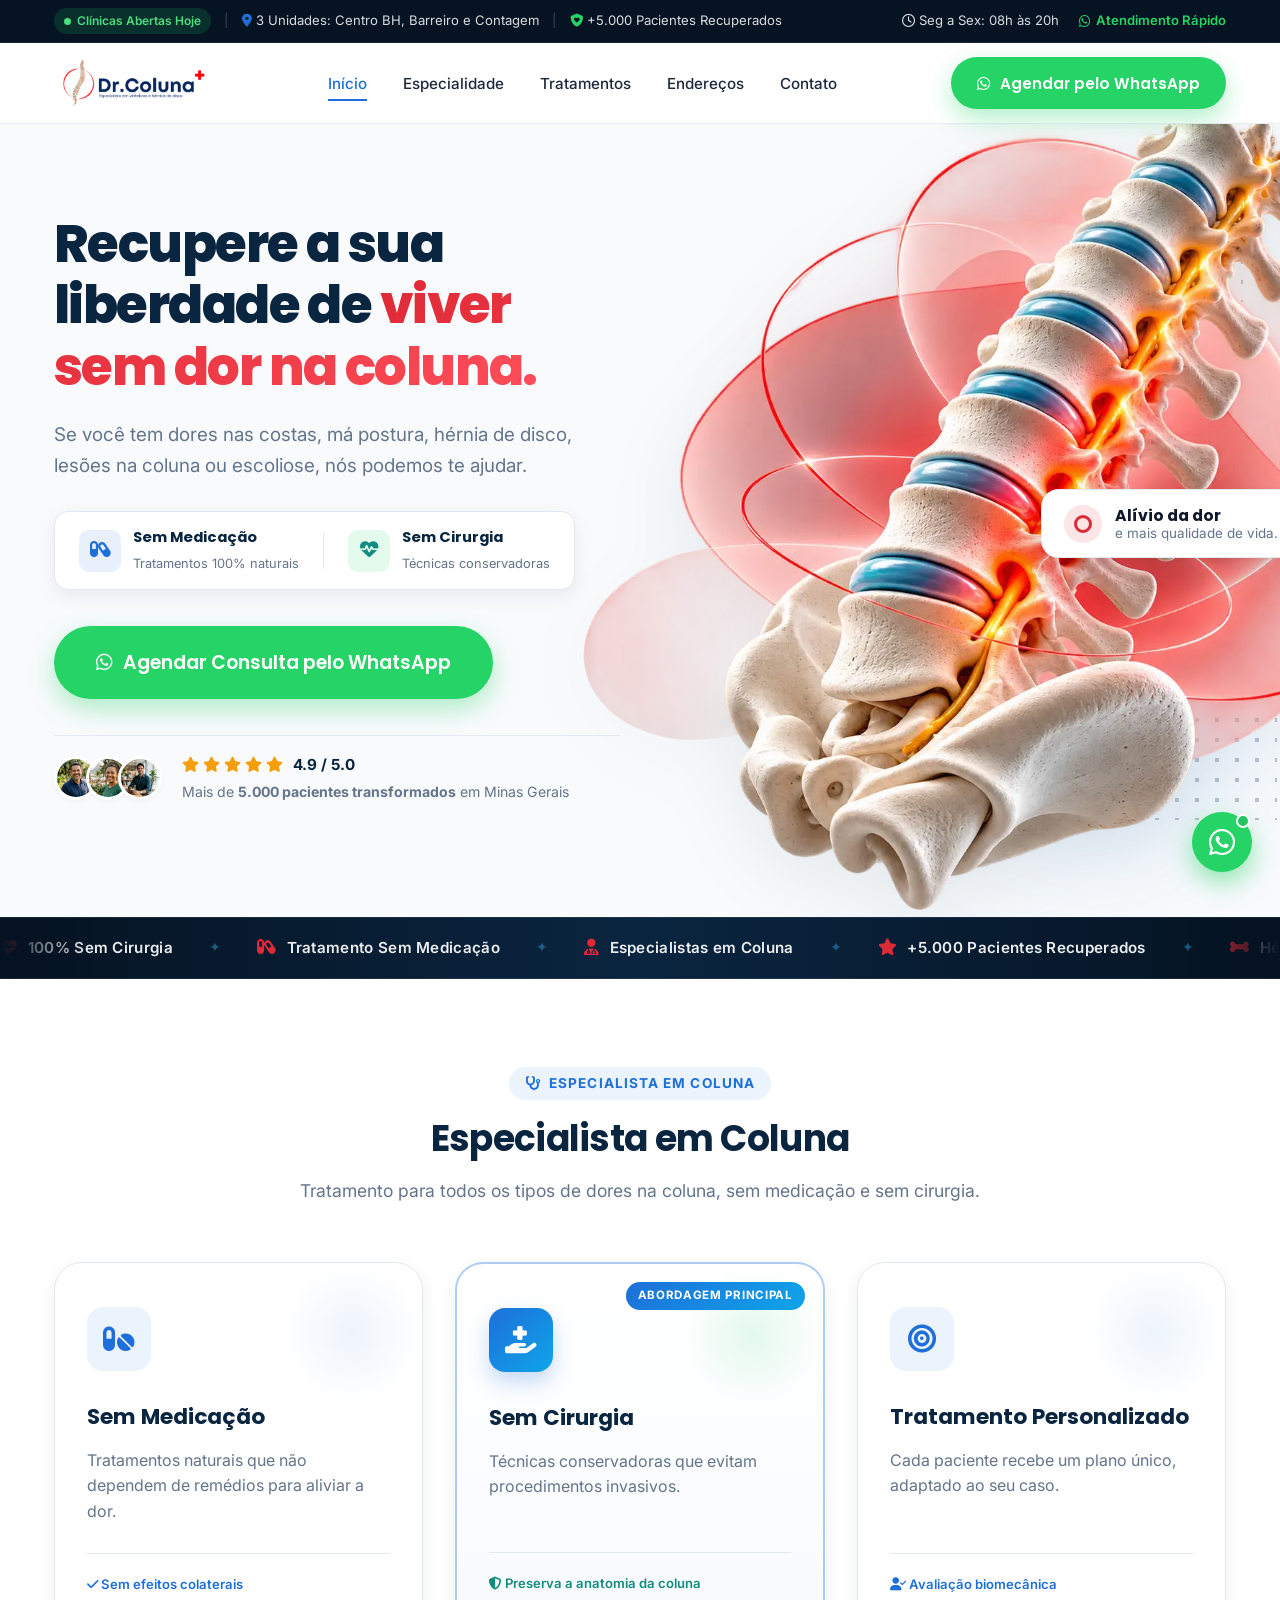
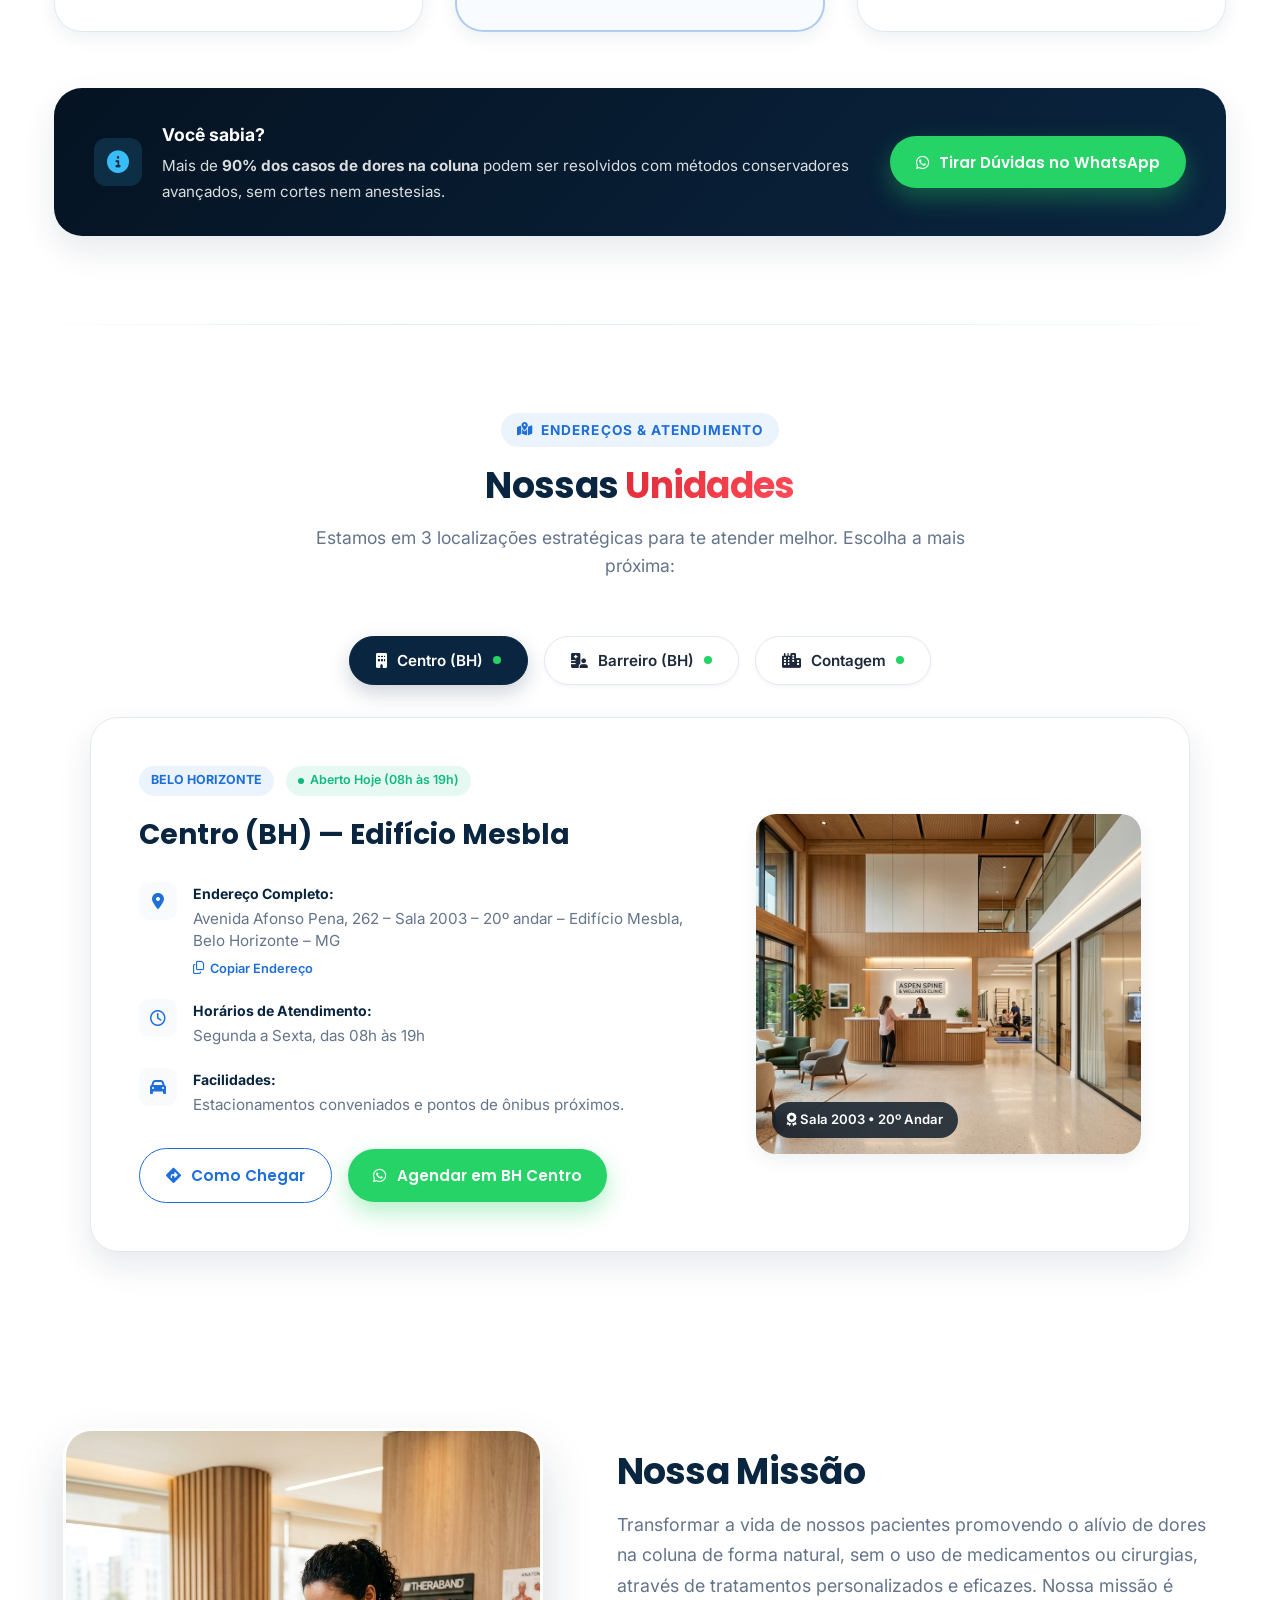
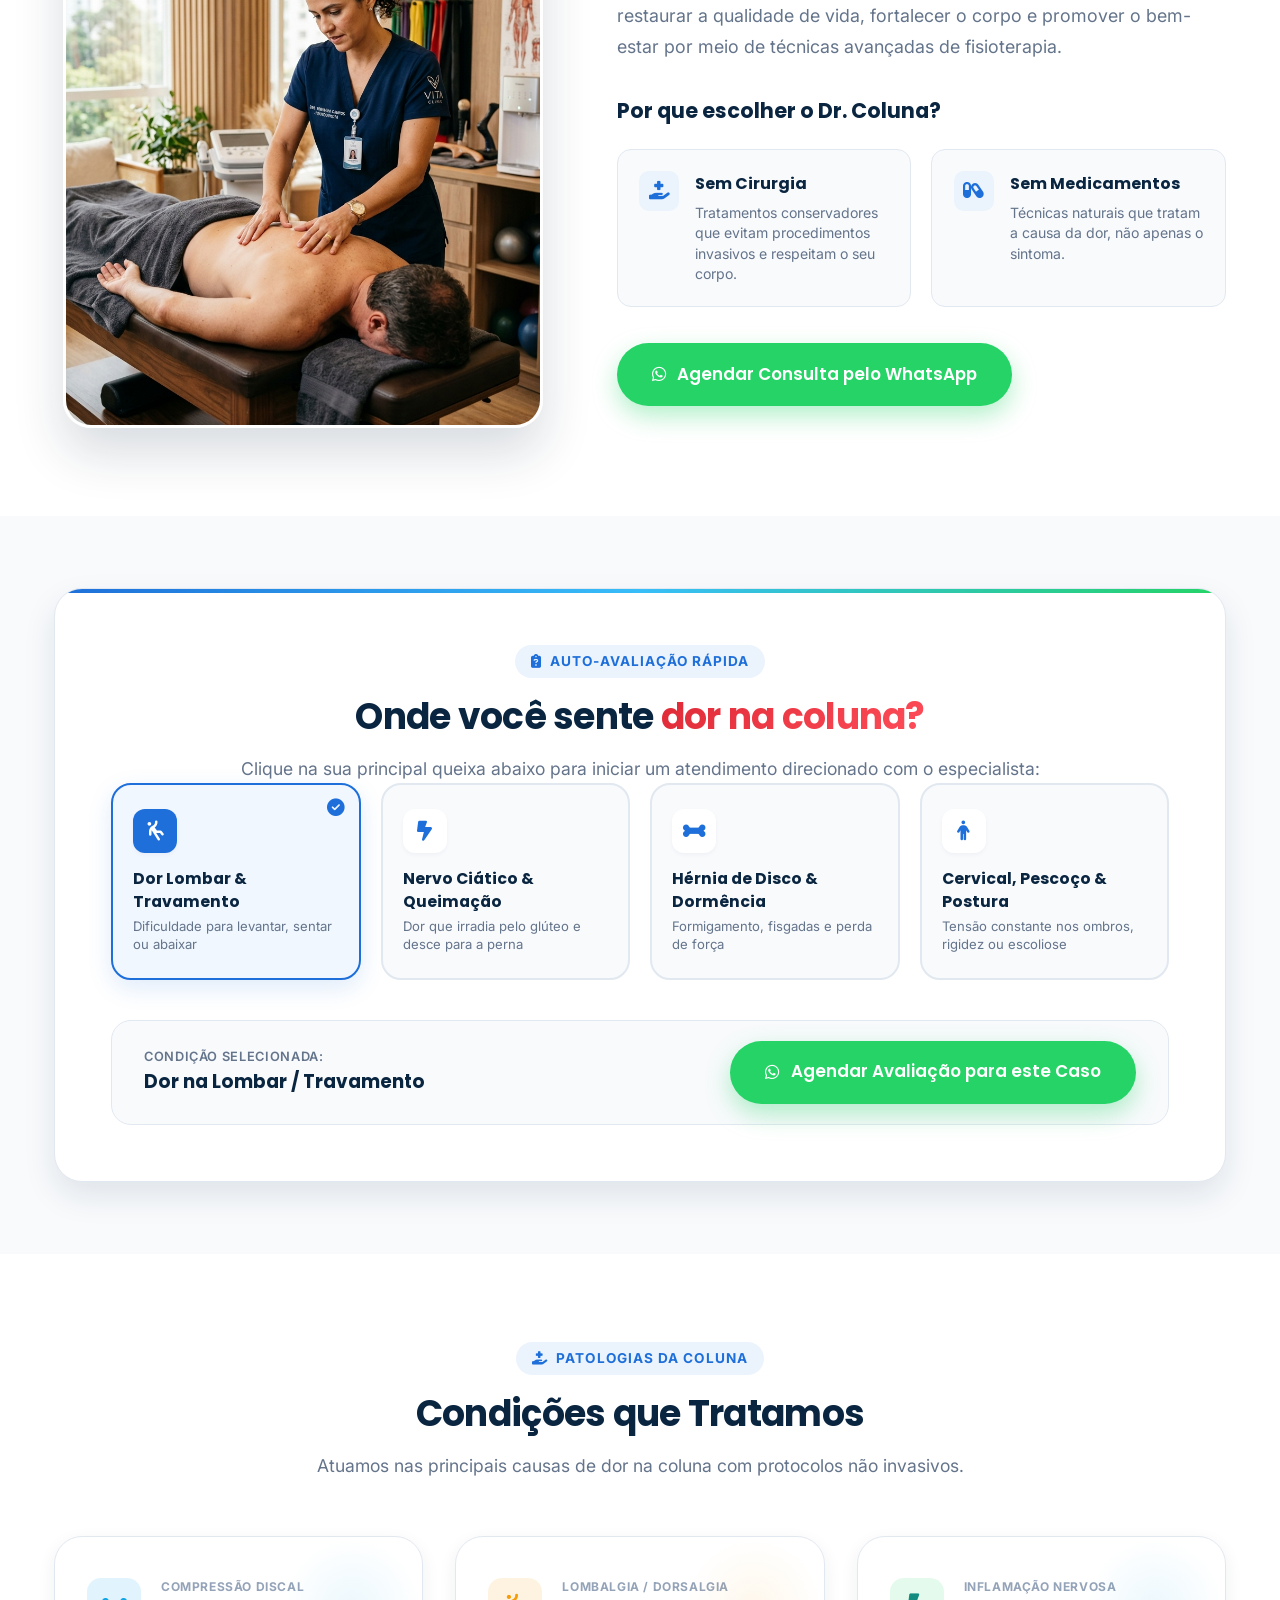
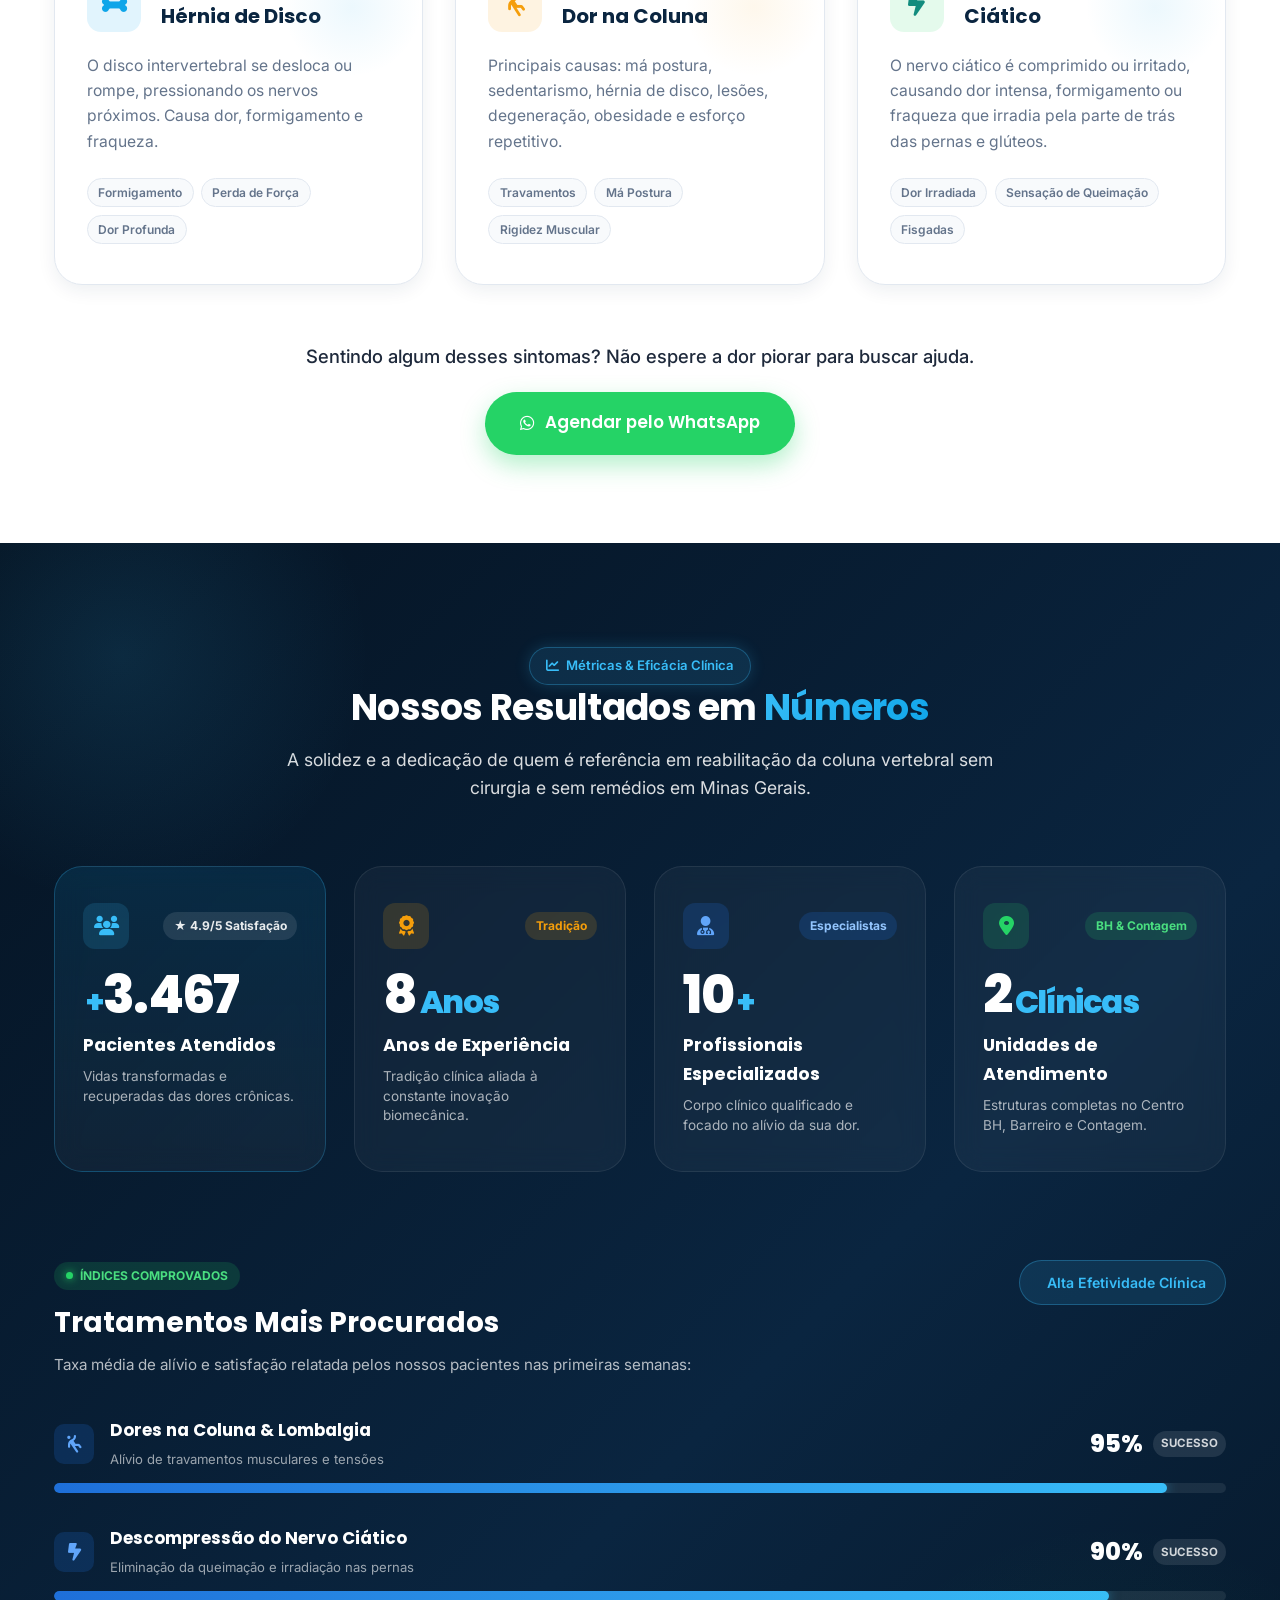
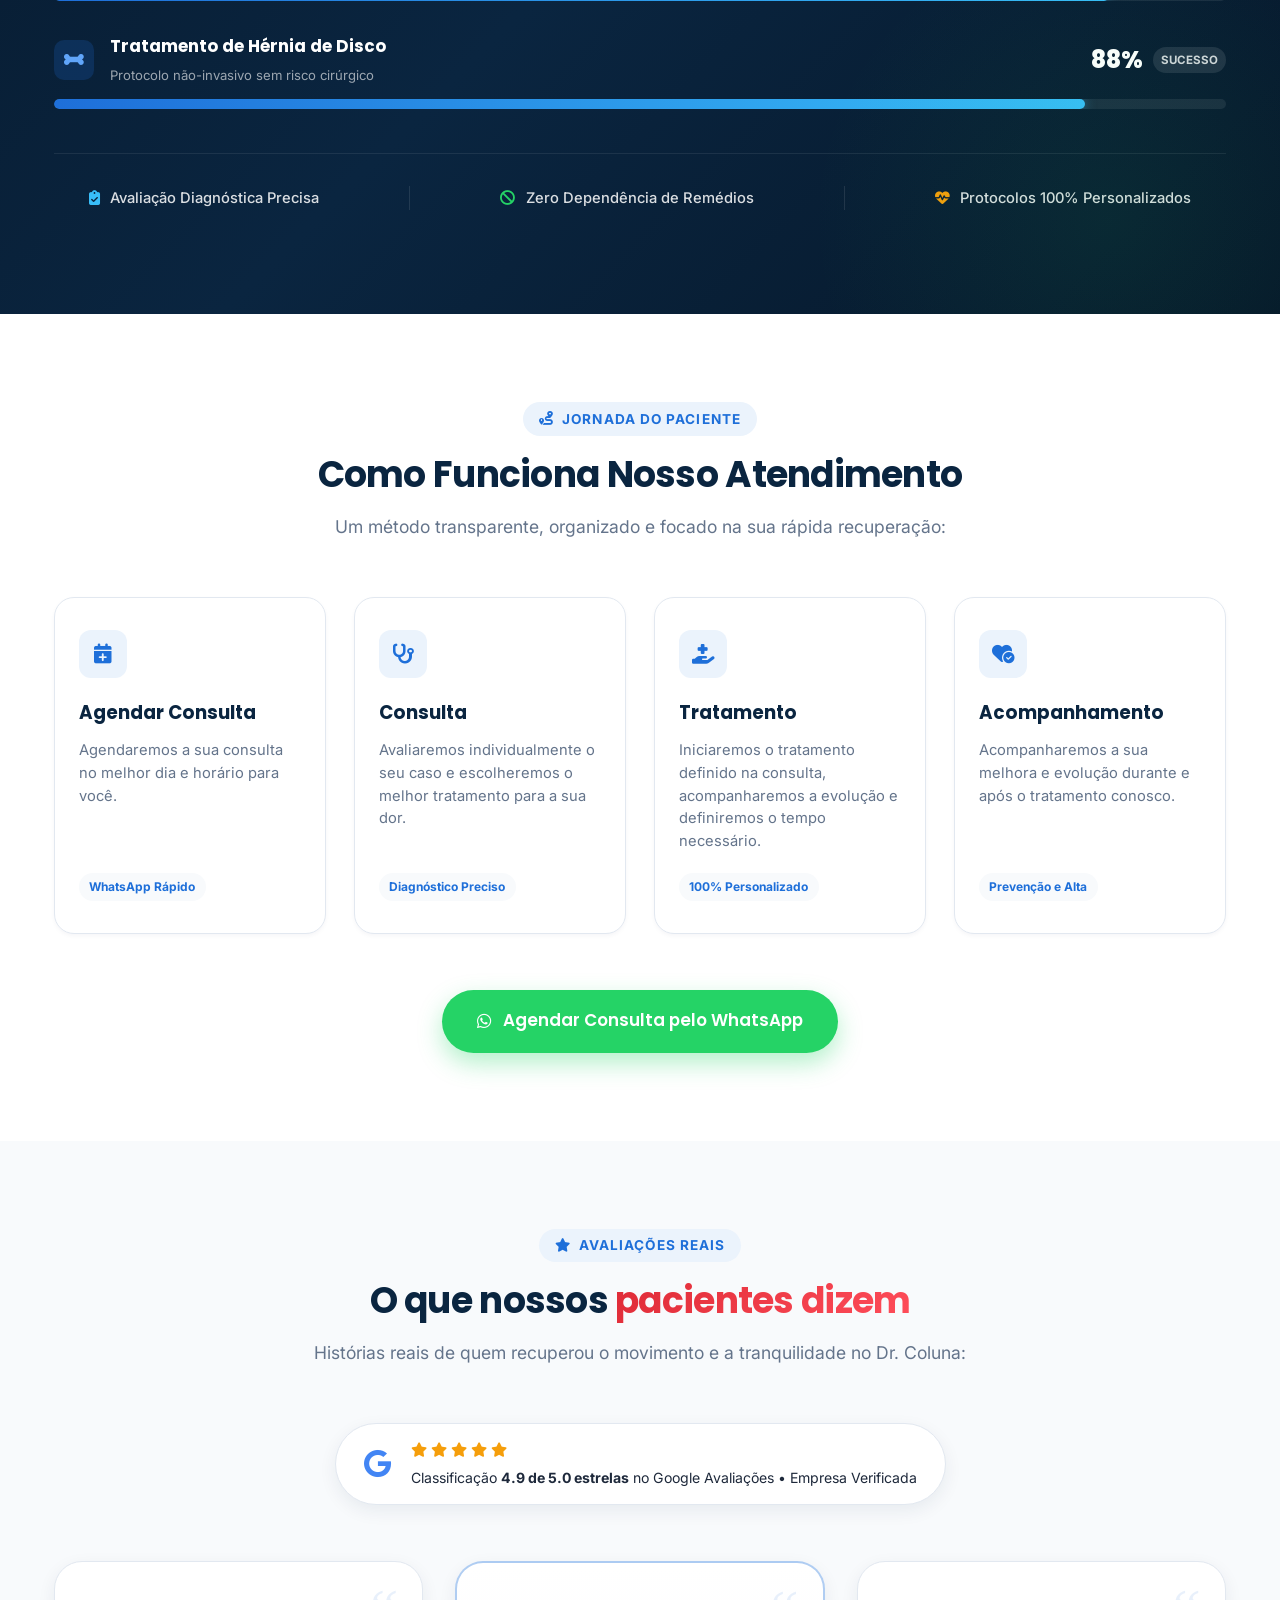
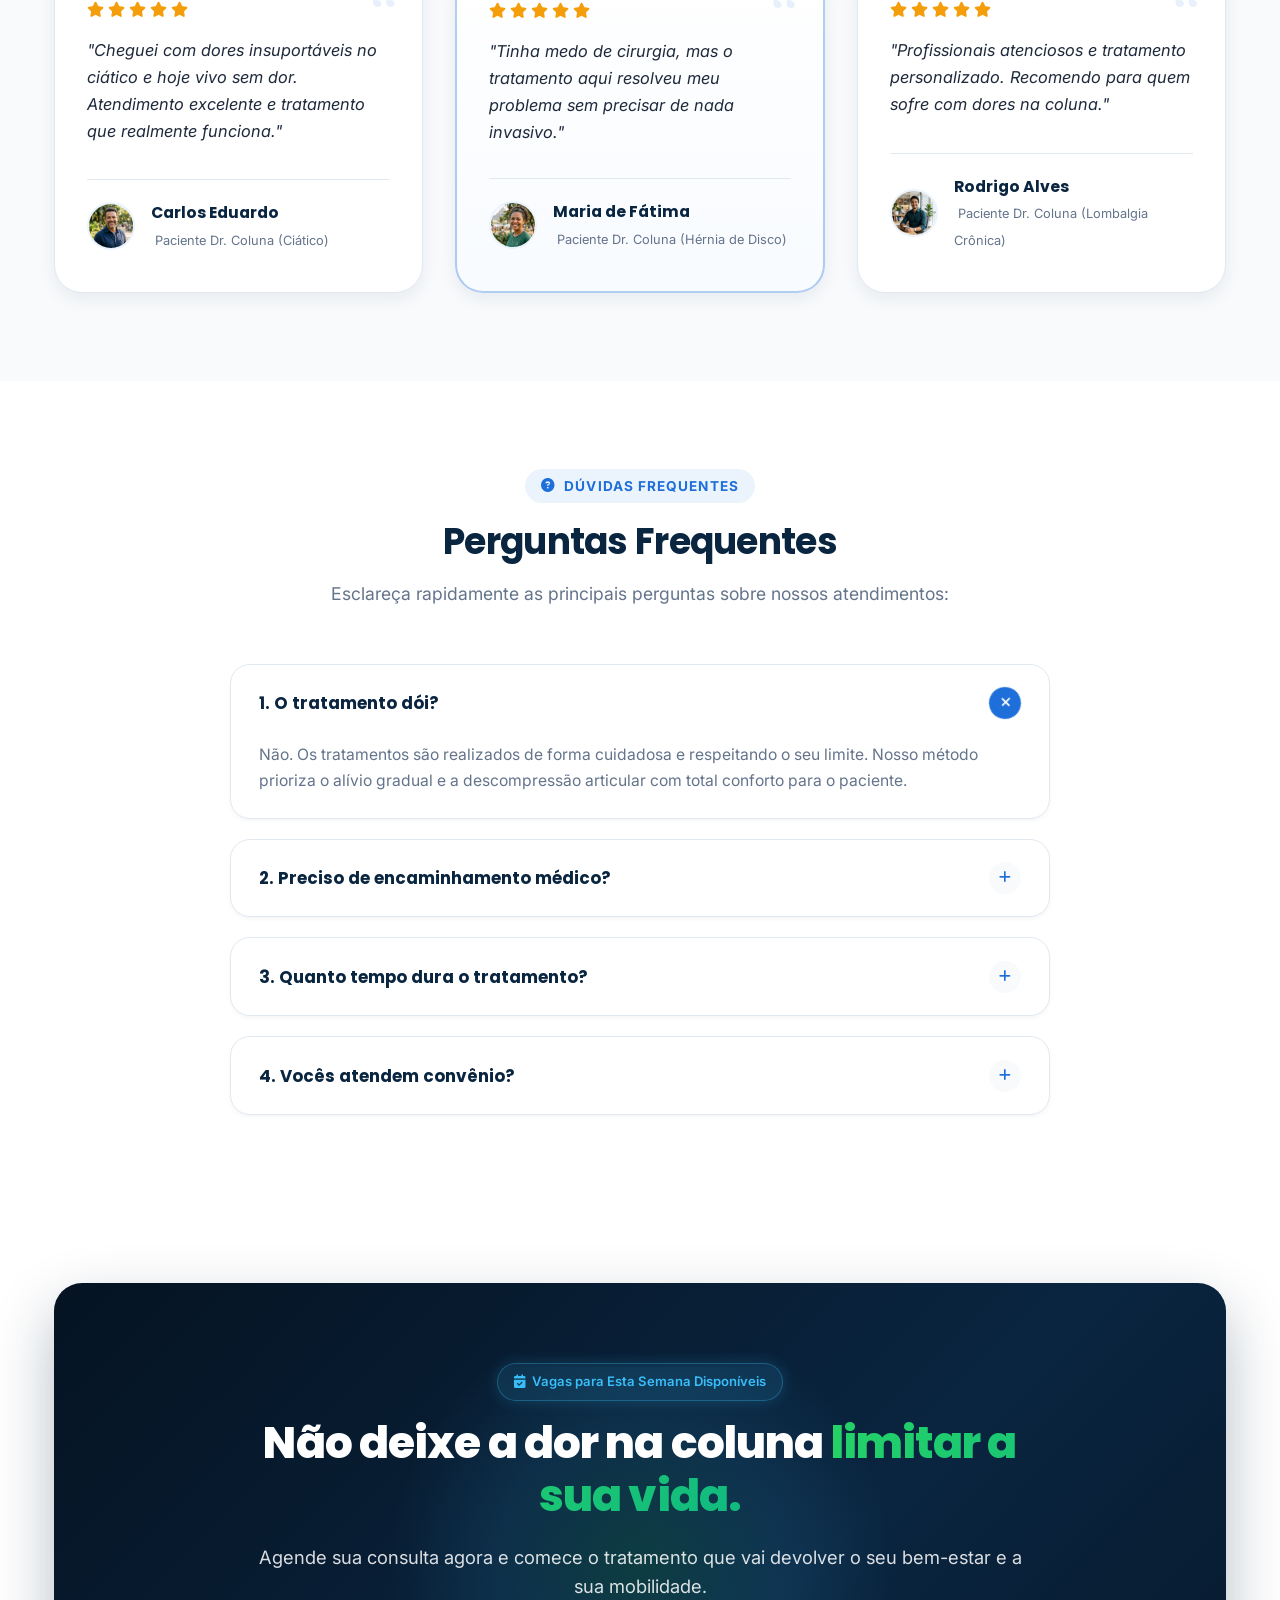
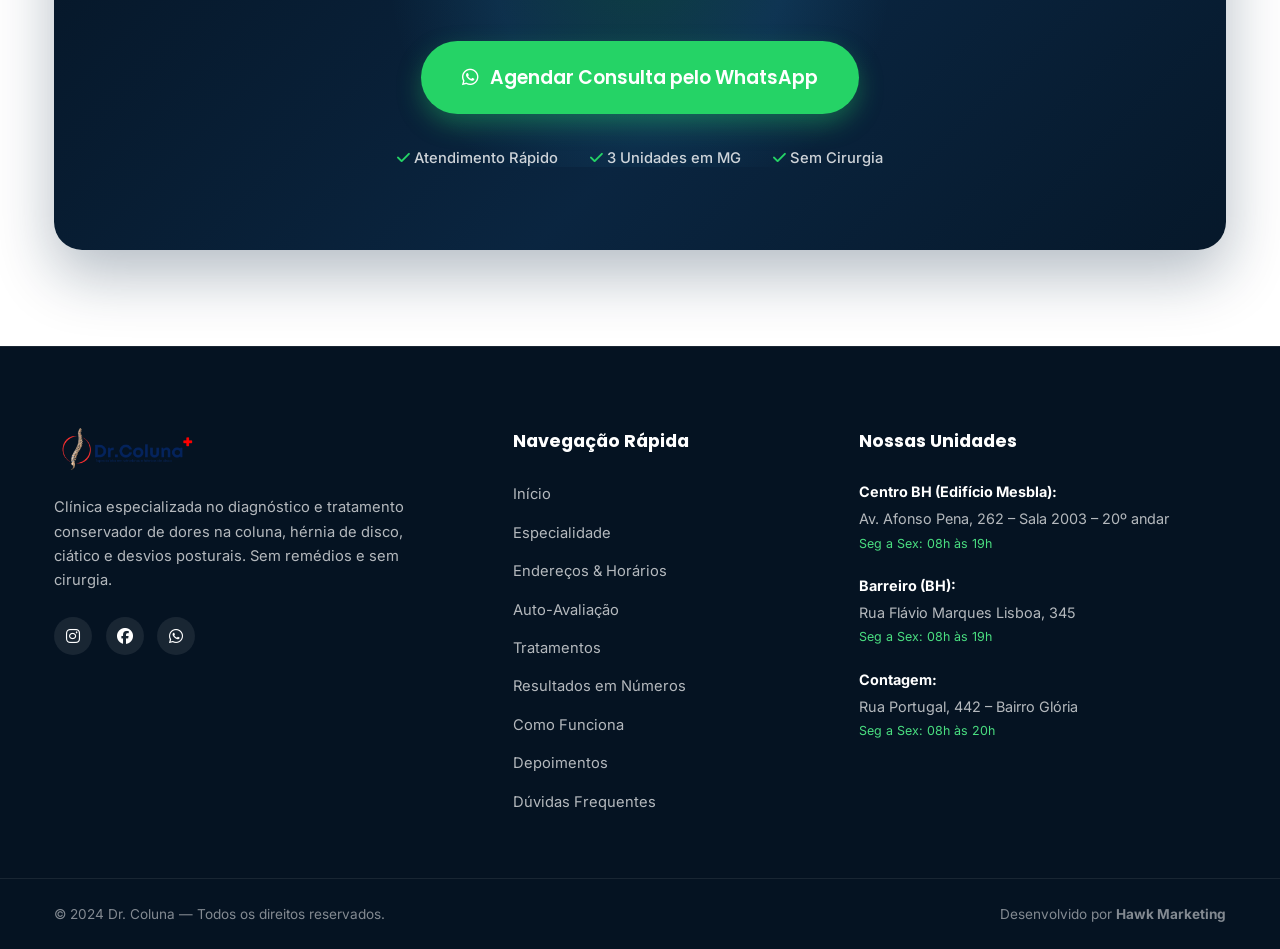
==== index.html @ 2fb36eaa "feat: site Dr. Coluna - landing page oficial e design system" ====
<!DOCTYPE html>
<html lang="pt-BR">
<head>
    <meta charset="UTF-8">
    <meta name="viewport" content="width=device-width, initial-scale=1.0">
    <title>Dr. Coluna | Especialista em Coluna sem Remédios e sem Cirurgia em BH e Contagem</title>
    <meta name="description" content="Recupere sua qualidade de vida. Tratamento especializado para dores na coluna, hérnia de disco, ciático e postura. Sem remédios e sem cirurgia em BH e Contagem.">
    <meta name="keywords" content="Dr Coluna, dor na coluna BH, tratamento hérnia de disco, nervo ciático, fisioterapia coluna BH, clínica coluna Contagem, quiropraxia, dor lombar">
    <meta name="author" content="Hawk Marketing">

    <!-- Open Graph / Redes Sociais -->
    <meta property="og:type" content="website">
    <meta property="og:url" content="https://drcolunaoficial.com.br/">
    <meta property="og:title" content="Dr. Coluna | Especialista em Coluna sem Cirurgia e sem Remédios">
    <meta property="og:description" content="Recupere a sua liberdade de viver sem dor na coluna. Tratamento 100% natural e personalizado em Belo Horizonte e Contagem.">
    <meta property="og:image" content="assets/hero-spine.jpg">

    <!-- Favicon -->
    <link rel="icon" type="image/png" href="assets/logotipo.png">

    <!-- Google Fonts -->
    <link rel="preconnect" href="https://fonts.googleapis.com">
    <link rel="preconnect" href="https://fonts.gstatic.com" crossorigin>
    <link href="https://fonts.googleapis.com/css2?family=Inter:wght@300;400;500;600;700;800&family=Poppins:wght@500;600;700;800;900&display=swap" rel="stylesheet">

    <!-- Font Awesome Icons -->
    <link rel="stylesheet" href="https://cdnjs.cloudflare.com/ajax/libs/font-awesome/6.5.1/css/all.min.css">

    <!-- Custom CSS -->
    <link rel="stylesheet" href="style.css">
</head>
<body>

    <!-- Barra de Progresso de Leitura (Scroll Indicator) -->
    <div class="scroll-progress-bar" id="scrollProgressBar" aria-hidden="true"></div>

    <!-- Top Announcement Bar AAA -->
    <div class="top-bar">
        <div class="container top-bar-content">
            <div class="top-info">
                <span class="live-pill"><span class="pulse-indicator"></span> Clínicas Abertas Hoje</span>
                <span class="divider">|</span>
                <span><i class="fa-solid fa-location-dot text-accent"></i> 3 Unidades: Centro BH, Barreiro e Contagem</span>
                <span class="divider d-none-mobile">|</span>
                <span class="d-none-mobile"><i class="fa-solid fa-shield-heart text-green"></i> +5.000 Pacientes Recuperados</span>
            </div>
            <div class="top-cta">
                <span class="d-none-mobile"><i class="fa-regular fa-clock"></i> Seg a Sex: 08h às 20h</span>
                <a href="https://wa.me/5531999999999?text=Ol%C3%A1!%20Gostaria%20de%20agendar%20uma%20avalia%C3%A7%C3%A3o%20no%20Dr.%20Coluna." class="top-wa-link" target="_blank" rel="noopener noreferrer">
                    <i class="fa-brands fa-whatsapp"></i> <span>Atendimento Rápido</span>
                </a>
            </div>
        </div>
    </div>

    <!-- Header / Navbar Frosted Glass -->
    <header class="site-header" id="header">
        <div class="container header-container">
            <a href="#inicio" class="brand-logo" aria-label="Dr. Coluna - Início">
                <img src="assets/logotipo.png" alt="Logotipo Dr. Coluna" class="logo-img">
            </a>

            <nav class="main-nav" id="mainNav" aria-label="Navegação Principal">
                <ul class="nav-list">
                    <li><a href="#inicio" class="nav-link active">Início</a></li>
                    <li><a href="#especialidade" class="nav-link">Especialidade</a></li>
                    <li><a href="#condicoes" class="nav-link">Tratamentos</a></li>
                    <li><a href="#unidades" class="nav-link">Endereços</a></li>
                    <li><a href="#contato" class="nav-link">Contato</a></li>
                </ul>
            </nav>

            <div class="header-actions">
                <a href="https://wa.me/5531999999999?text=Ol%C3%A1!%20Gostaria%20de%20agendar%20pelo%20WhatsApp." class="btn btn-whatsapp header-cta btn-shimmer" target="_blank" rel="noopener noreferrer">
                    <i class="fa-brands fa-whatsapp"></i>
                    <span>Agendar pelo WhatsApp</span>
                </a>
                <button class="mobile-toggle" id="mobileToggle" aria-label="Abrir Menu de Navegação" aria-expanded="false">
                    <span class="bar"></span>
                    <span class="bar"></span>
                    <span class="bar"></span>
                </button>
            </div>
        </div>
    </header>

    <!-- Mobile Drawer Overlay -->
    <div class="drawer-overlay" id="drawerOverlay"></div>

    <main>
        <!-- Seção 1 — Hero Section 2.0 (AAA Layout com Grid Imersivo) -->
        <section class="hero-section" id="inicio">
            <div class="container hero-container">
                <div class="hero-grid">
                    <!-- Coluna da Esquerda: Copywriting de Alta Conversão -->
                    <div class="hero-content">
                        
                        <h1 class="hero-title">
                            Recupere a sua liberdade de <span class="text-highlight-red">viver sem dor na coluna.</span>
                        </h1>

                        <p class="hero-subtitle">
                            Se você tem dores nas costas, má postura, hérnia de disco, lesões na coluna ou escoliose, nós podemos te ajudar.
                        </p>

                        <!-- Box de Destaque Clínico -->
                        <div class="hero-feature-pill">
                            <div class="pill-item">
                                <div class="pill-icon-glow icon-blue">
                                    <i class="fa-solid fa-capsules"></i>
                                </div>
                                <div class="pill-text">
                                    <strong>Sem Medicação</strong>
                                    <span>Tratamentos 100% naturais</span>
                                </div>
                            </div>
                            <div class="pill-separator"></div>
                            <div class="pill-item">
                                <div class="pill-icon-glow icon-green">
                                    <i class="fa-solid fa-heart-pulse"></i>
                                </div>
                                <div class="pill-text">
                                    <strong>Sem Cirurgia</strong>
                                    <span>Técnicas conservadoras</span>
                                </div>
                            </div>
                        </div>

                        <!-- Grupo de Ações Primárias -->
                        <div class="hero-cta-group">
                            <a href="https://wa.me/5531999999999?text=Ol%C3%A1!%20Vim%20pelo%20site%20e%20quero%20agendar%20minha%20consulta%20com%20o%20Dr.%20Coluna." class="btn btn-whatsapp btn-xl btn-shimmer pulse-btn" target="_blank" rel="noopener noreferrer">
                                <i class="fa-brands fa-whatsapp"></i>
                                <span>Agendar Consulta pelo WhatsApp</span>
                            </a>
                        </div>

                        <!-- Prova Social no Hero -->
                        <div class="hero-social-proof">
                            <div class="avatar-stack">
                                <img src="assets/patient-1.jpg" alt="Paciente atendido no Dr. Coluna" class="avatar-item">
                                <img src="assets/patient-2.jpg" alt="Paciente recuperada no Dr. Coluna" class="avatar-item">
                                <img src="assets/patient-3.jpg" alt="Paciente satisfeito no Dr. Coluna" class="avatar-item">
                            </div>
                            <div class="proof-info">
                                <div class="stars-row">
                                    <i class="fa-solid fa-star"></i>
                                    <i class="fa-solid fa-star"></i>
                                    <i class="fa-solid fa-star"></i>
                                    <i class="fa-solid fa-star"></i>
                                    <i class="fa-solid fa-star"></i>
                                    <span class="rating-number">4.9 / 5.0</span>
                                </div>
                                <p class="proof-meta">Mais de <strong>5.000 pacientes transformados</strong> em Minas Gerais</p>
                            </div>
                        </div>
                    </div>

                    <!-- Coluna da Direita: Imagem Principal com Luzes e Textura Trazidas para trás -->
                    <div class="hero-media-wrapper">
                        <div class="hero-media-glow glow-red"></div>
                        <div class="hero-media-glow glow-blue"></div>
                        <div class="hero-image-frame">
                            <img src="assets/630d19d9-ec03-4a09-9a9d-2e0b4eefa356.webp" alt="Tratamento Especializado de Coluna" class="hero-main-img">
                            
                            <!-- Card de Alívio da Dor (Lado Direito da Imagem) -->
                            <div class="card-relief-ref">
                                <div class="relief-icon-ring">
                                    <div class="relief-icon-dot"></div>
                                </div>
                                <div class="relief-text-group">
                                    <strong class="relief-title">Alívio da dor</strong>
                                    <span class="relief-subtitle">e mais qualidade de vida.</span>
                                </div>
                            </div>
                        </div>
                    </div>
                </div>
            </div>
        </section>

        <!-- Marquee Ticker 2.0 (Diferenciais & Autoridade) -->
        <section class="marquee-section" aria-label="Destaques e Especialidades do Dr. Coluna">
            <div class="marquee-fade-left"></div>
            <div class="marquee-fade-right"></div>
            <div class="marquee-track">
                <div class="marquee-group">
                    <div class="marquee-item">
                        <i class="fa-solid fa-heart-pulse marquee-icon icon-accent"></i>
                        <span>100% Sem Cirurgia</span>
                    </div>
                    <span class="marquee-separator">✦</span>
                    <div class="marquee-item">
                        <i class="fa-solid fa-capsules marquee-icon icon-cyan"></i>
                        <span>Tratamento Sem Medicação</span>
                    </div>
                    <span class="marquee-separator">✦</span>
                    <div class="marquee-item">
                        <i class="fa-solid fa-user-doctor marquee-icon icon-accent"></i>
                        <span>Especialistas em Coluna</span>
                    </div>
                    <span class="marquee-separator">✦</span>
                    <div class="marquee-item">
                        <i class="fa-solid fa-star marquee-icon icon-gold"></i>
                        <span>+5.000 Pacientes Recuperados</span>
                    </div>
                    <span class="marquee-separator">✦</span>
                    <div class="marquee-item">
                        <i class="fa-solid fa-bone marquee-icon icon-cyan"></i>
                        <span>Hérnia de Disco & Ciático</span>
                    </div>
                    <span class="marquee-separator">✦</span>
                    <div class="marquee-item">
                        <i class="fa-solid fa-shield-halved marquee-icon icon-green"></i>
                        <span>Método Não Invasivo e Seguro</span>
                    </div>
                    <span class="marquee-separator">✦</span>
                    <div class="marquee-item">
                        <i class="fa-solid fa-person-walking marquee-icon icon-accent"></i>
                        <span>Recupere sua Mobilidade</span>
                    </div>
                    <span class="marquee-separator">✦</span>
                    <div class="marquee-item">
                        <i class="fa-solid fa-location-dot marquee-icon icon-cyan"></i>
                        <span>3 Unidades em BH e Contagem</span>
                    </div>
                    <span class="marquee-separator">✦</span>
                    <div class="marquee-item">
                        <i class="fa-solid fa-bolt marquee-icon icon-gold"></i>
                        <span>Alívio Rápido & Duradouro</span>
                    </div>
                    <span class="marquee-separator">✦</span>
                </div>
                <!-- Duplicate group for seamless infinite animation -->
                <div class="marquee-group" aria-hidden="true">
                    <div class="marquee-item">
                        <i class="fa-solid fa-heart-pulse marquee-icon icon-accent"></i>
                        <span>100% Sem Cirurgia</span>
                    </div>
                    <span class="marquee-separator">✦</span>
                    <div class="marquee-item">
                        <i class="fa-solid fa-capsules marquee-icon icon-cyan"></i>
                        <span>Tratamento Sem Medicação</span>
                    </div>
                    <span class="marquee-separator">✦</span>
                    <div class="marquee-item">
                        <i class="fa-solid fa-user-doctor marquee-icon icon-accent"></i>
                        <span>Especialistas em Coluna</span>
                    </div>
                    <span class="marquee-separator">✦</span>
                    <div class="marquee-item">
                        <i class="fa-solid fa-star marquee-icon icon-gold"></i>
                        <span>+5.000 Pacientes Recuperados</span>
                    </div>
                    <span class="marquee-separator">✦</span>
                    <div class="marquee-item">
                        <i class="fa-solid fa-bone marquee-icon icon-cyan"></i>
                        <span>Hérnia de Disco & Ciático</span>
                    </div>
                    <span class="marquee-separator">✦</span>
                    <div class="marquee-item">
                        <i class="fa-solid fa-shield-halved marquee-icon icon-green"></i>
                        <span>Método Não Invasivo e Seguro</span>
                    </div>
                    <span class="marquee-separator">✦</span>
                    <div class="marquee-item">
                        <i class="fa-solid fa-person-walking marquee-icon icon-accent"></i>
                        <span>Recupere sua Mobilidade</span>
                    </div>
                    <span class="marquee-separator">✦</span>
                    <div class="marquee-item">
                        <i class="fa-solid fa-location-dot marquee-icon icon-cyan"></i>
                        <span>3 Unidades em BH e Contagem</span>
                    </div>
                    <span class="marquee-separator">✦</span>
                    <div class="marquee-item">
                        <i class="fa-solid fa-bolt marquee-icon icon-gold"></i>
                        <span>Alívio Rápido & Duradouro</span>
                    </div>
                    <span class="marquee-separator">✦</span>
                </div>
            </div>
        </section>

        <!-- Seção 2 — Especialidade (Bento Cards com Profundidade AAA) -->
        <section class="section section-pillars" id="especialidade">
            <div class="container">
                <div class="section-header text-center">
                    <span class="section-tag"><i class="fa-solid fa-stethoscope"></i> Especialista em Coluna</span>
                    <h2 class="section-title">Especialista em Coluna</h2>
                    <p class="section-description">
                        Tratamento para todos os tipos de dores na coluna, sem medicação e sem cirurgia.
                    </p>
                </div>

                <div class="pillars-grid">
                    <!-- Pilar 1 -->
                    <div class="pillar-card">
                        <div class="pillar-card-glow"></div>
                        <div class="pillar-icon-wrap">
                            <i class="fa-solid fa-pills"></i>
                        </div>
                        <h3 class="pillar-title">Sem Medicação</h3>
                        <p class="pillar-text">
                            Tratamentos naturais que não dependem de remédios para aliviar a dor.
                        </p>
                        <div class="pillar-footer-tag">
                            <span><i class="fa-solid fa-check"></i> Sem efeitos colaterais</span>
                        </div>
                    </div>

                    <!-- Pilar 2 (Destaque Central) -->
                    <div class="pillar-card highlight-card">
                        <div class="pillar-card-glow glow-accent"></div>
                        <div class="card-ribbon">Abordagem Principal</div>
                        <div class="pillar-icon-wrap icon-featured">
                            <i class="fa-solid fa-hand-holding-medical"></i>
                        </div>
                        <h3 class="pillar-title">Sem Cirurgia</h3>
                        <p class="pillar-text">
                            Técnicas conservadoras que evitam procedimentos invasivos.
                        </p>
                        <div class="pillar-footer-tag tag-featured">
                            <span><i class="fa-solid fa-shield-halved"></i> Preserva a anatomia da coluna</span>
                        </div>
                    </div>

                    <!-- Pilar 3 -->
                    <div class="pillar-card">
                        <div class="pillar-card-glow"></div>
                        <div class="pillar-icon-wrap">
                            <i class="fa-solid fa-bullseye"></i>
                        </div>
                        <h3 class="pillar-title">Tratamento Personalizado</h3>
                        <p class="pillar-text">
                            Cada paciente recebe um plano único, adaptado ao seu caso.
                        </p>
                        <div class="pillar-footer-tag">
                            <span><i class="fa-solid fa-user-check"></i> Avaliação biomecânica</span>
                        </div>
                    </div>
                </div>

                <!-- Banner de Informação Médica Reafirmada -->
                <div class="pillars-banner">
                    <div class="pillars-banner-content">
                        <div class="banner-icon-box">
                            <i class="fa-solid fa-circle-info"></i>
                        </div>
                        <div class="banner-text-box">
                            <strong>Você sabia?</strong>
                            <span>Mais de <strong>90% dos casos de dores na coluna</strong> podem ser resolvidos com métodos conservadores avançados, sem cortes nem anestesias.</span>
                        </div>
                    </div>
                    <a href="https://wa.me/5531999999999?text=Ol%C3%A1!%20Quero%20saber%20se%20o%20tratamento%20do%20Dr.%20Coluna%20%C3%A9%20indicado%20para%20o%20meu%20caso." class="btn btn-whatsapp btn-shimmer" target="_blank" rel="noopener noreferrer">
                        <i class="fa-brands fa-whatsapp"></i> Tirar Dúvidas no WhatsApp
                    </a>
                </div>
            </div>
        </section>

        <!-- Divisor Sutil entre Seções -->
        <div class="section-divider" aria-hidden="true">
            <div class="divider-line"></div>
        </div>

        <!-- Seção 3 & 10 — Hub Interativo de Unidades & Horários (AAA Experience) -->
        <section class="section section-units" id="unidades">
            <div class="container">
                <div class="section-header text-center">
                    <span class="section-tag"><i class="fa-solid fa-map-location-dot"></i> Endereços & Atendimento</span>
                    <h2 class="section-title">Nossas <span class="text-highlight-red">Unidades</span></h2>
                    <p class="section-description">
                        Estamos em 3 localizações estratégicas para te atender melhor. Escolha a mais próxima:
                    </p>
                </div>

                <!-- Hub Interativo com Seleção de Abas Dinâmicas -->
                <div class="units-interactive-hub">
                    <!-- Seletor de Tabs -->
                    <div class="unit-tabs-nav" role="tablist">
                        <button class="unit-tab-btn active" data-unit="centro" role="tab" aria-selected="true">
                            <i class="fa-solid fa-building"></i>
                            <span>Centro (BH)</span>
                            <span class="tab-status-dot"></span>
                        </button>
                        <button class="unit-tab-btn" data-unit="barreiro" role="tab" aria-selected="false">
                            <i class="fa-solid fa-hospital-user"></i>
                            <span>Barreiro (BH)</span>
                            <span class="tab-status-dot"></span>
                        </button>
                        <button class="unit-tab-btn" data-unit="contagem" role="tab" aria-selected="false">
                            <i class="fa-solid fa-city"></i>
                            <span>Contagem</span>
                            <span class="tab-status-dot"></span>
                        </button>
                    </div>

                    <!-- Conteúdo Dinâmico das Abas -->
                    <div class="unit-tab-panels">
                        <!-- Painel 1: Centro BH -->
                        <div class="unit-tab-panel active" id="panel-centro" role="tabpanel">
                            <div class="unit-panel-grid">
                                <div class="unit-panel-info">
                                    <div class="unit-city-badge">
                                        <span class="badge-tag">Belo Horizonte</span>
                                        <span class="live-open-badge"><span class="pulse-dot-green"></span> Aberto Hoje (08h às 19h)</span>
                                    </div>
                                    <h3 class="unit-display-title">Centro (BH) — Edifício Mesbla</h3>
                                    
                                    <div class="unit-detail-list">
                                        <div class="unit-detail-row">
                                            <div class="detail-icon"><i class="fa-solid fa-location-dot"></i></div>
                                            <div class="detail-content">
                                                <strong>Endereço Completo:</strong>
                                                <p>Avenida Afonso Pena, 262 – Sala 2003 – 20º andar – Edifício Mesbla, Belo Horizonte – MG</p>
                                                <button class="btn-copy-address" data-copy="Avenida Afonso Pena, 262 – Sala 2003 – 20º andar – Edifício Mesbla, Belo Horizonte – MG">
                                                    <i class="fa-regular fa-copy"></i> Copiar Endereço
                                                </button>
                                            </div>
                                        </div>
                                        <div class="unit-detail-row">
                                            <div class="detail-icon"><i class="fa-regular fa-clock"></i></div>
                                            <div class="detail-content">
                                                <strong>Horários de Atendimento:</strong>
                                                <p>Segunda a Sexta, das 08h às 19h</p>
                                            </div>
                                        </div>
                                        <div class="unit-detail-row">
                                            <div class="detail-icon"><i class="fa-solid fa-car"></i></div>
                                            <div class="detail-content">
                                                <strong>Facilidades:</strong>
                                                <p>Estacionamentos conveniados e pontos de ônibus próximos.</p>
                                            </div>
                                        </div>
                                    </div>

                                    <div class="unit-panel-actions">
                                        <a href="https://maps.google.com/?q=Avenida+Afonso+Pena+262+Belo+Horizonte" target="_blank" rel="noopener noreferrer" class="btn btn-outline-primary">
                                            <i class="fa-solid fa-diamond-turn-right"></i> Como Chegar
                                        </a>
                                        <a href="https://wa.me/5531999999999?text=Ol%C3%A1!%20Gostaria%20de%20agendar%20uma%20consulta%20na%20Unidade%20BH%20Centro." target="_blank" rel="noopener noreferrer" class="btn btn-whatsapp btn-shimmer">
                                            <i class="fa-brands fa-whatsapp"></i> Agendar em BH Centro
                                        </a>
                                    </div>
                                </div>
                                <div class="unit-panel-preview">
                                    <div class="clinic-preview-card">
                                        <img src="assets/clinic-interior.jpg" alt="Estrutura e Consultório Dr. Coluna Centro BH" class="clinic-photo">
                                        <div class="clinic-overlay-info">
                                            <span><i class="fa-solid fa-award"></i> Sala 2003 • 20º Andar</span>
                                        </div>
                                    </div>
                                </div>
                            </div>
                        </div>

                        <!-- Painel 2: Barreiro -->
                        <div class="unit-tab-panel" id="panel-barreiro" role="tabpanel">
                            <div class="unit-panel-grid">
                                <div class="unit-panel-info">
                                    <div class="unit-city-badge">
                                        <span class="badge-tag">Belo Horizonte</span>
                                        <span class="live-open-badge"><span class="pulse-dot-green"></span> Aberto Hoje (08h às 19h)</span>
                                    </div>
                                    <h3 class="unit-display-title">Unidade Barreiro (BH)</h3>
                                    
                                    <div class="unit-detail-list">
                                        <div class="unit-detail-row">
                                            <div class="detail-icon"><i class="fa-solid fa-location-dot"></i></div>
                                            <div class="detail-content">
                                                <strong>Endereço Completo:</strong>
                                                <p>Rua Flávio Marques Lisboa, 345 – Barreiro, Belo Horizonte – MG</p>
                                                <button class="btn-copy-address" data-copy="Rua Flávio Marques Lisboa, 345 – Barreiro, Belo Horizonte – MG">
                                                    <i class="fa-regular fa-copy"></i> Copiar Endereço
                                                </button>
                                            </div>
                                        </div>
                                        <div class="unit-detail-row">
                                            <div class="detail-icon"><i class="fa-regular fa-clock"></i></div>
                                            <div class="detail-content">
                                                <strong>Horários de Atendimento:</strong>
                                                <p>Segunda a Sexta, das 08h às 19h</p>
                                            </div>
                                        </div>
                                        <div class="unit-detail-row">
                                            <div class="detail-icon"><i class="fa-solid fa-wheelchair"></i></div>
                                            <div class="detail-content">
                                                <strong>Acessibilidade:</strong>
                                                <p>Estrutura térrea e adaptada para pacientes com mobilidade reduzida.</p>
                                            </div>
                                        </div>
                                    </div>

                                    <div class="unit-panel-actions">
                                        <a href="https://maps.google.com/?q=Rua+Flavio+Marques+Lisboa+345+Barreiro+Belo+Horizonte" target="_blank" rel="noopener noreferrer" class="btn btn-outline-primary">
                                            <i class="fa-solid fa-diamond-turn-right"></i> Como Chegar
                                        </a>
                                        <a href="https://wa.me/5531999999999?text=Ol%C3%A1!%20Gostaria%20de%20agendar%20uma%20consulta%20na%20Unidade%20Barreiro." target="_blank" rel="noopener noreferrer" class="btn btn-whatsapp btn-shimmer">
                                            <i class="fa-brands fa-whatsapp"></i> Agendar no Barreiro
                                        </a>
                                    </div>
                                </div>
                                <div class="unit-panel-preview">
                                    <div class="clinic-preview-card">
                                        <img src="assets/clinic-interior.jpg" alt="Instalações Dr. Coluna Barreiro" class="clinic-photo">
                                        <div class="clinic-overlay-info">
                                            <span><i class="fa-solid fa-shield-heart"></i> Atendimento Humanizado</span>
                                        </div>
                                    </div>
                                </div>
                            </div>
                        </div>

                        <!-- Painel 3: Contagem -->
                        <div class="unit-tab-panel" id="panel-contagem" role="tabpanel">
                            <div class="unit-panel-grid">
                                <div class="unit-panel-info">
                                    <div class="unit-city-badge">
                                        <span class="badge-tag">Contagem</span>
                                        <span class="live-open-badge"><span class="pulse-dot-green"></span> Aberto Hoje (08h às 20h)</span>
                                    </div>
                                    <h3 class="unit-display-title">Unidade Contagem — Glória</h3>
                                    
                                    <div class="unit-detail-list">
                                        <div class="unit-detail-row">
                                            <div class="detail-icon"><i class="fa-solid fa-location-dot"></i></div>
                                            <div class="detail-content">
                                                <strong>Endereço Completo:</strong>
                                                <p>Rua Portugal, 442, Glória, Contagem – MG, CEP 32340-010</p>
                                                <button class="btn-copy-address" data-copy="Rua Portugal, 442, Glória, Contagem – MG, CEP 32340-010">
                                                    <i class="fa-regular fa-copy"></i> Copiar Endereço
                                                </button>
                                            </div>
                                        </div>
                                        <div class="unit-detail-row">
                                            <div class="detail-icon"><i class="fa-regular fa-clock"></i></div>
                                            <div class="detail-content">
                                                <strong>Horários de Atendimento:</strong>
                                                <p>Segunda a Sexta, das 08h às 20h (Horário Estendido)</p>
                                            </div>
                                        </div>
                                        <div class="unit-detail-row">
                                            <div class="detail-icon"><i class="fa-solid fa-car-side"></i></div>
                                            <div class="detail-content">
                                                <strong>Localização:</strong>
                                                <p>Fácil acesso pela Avenida João César de Oliveira.</p>
                                            </div>
                                        </div>
                                    </div>

                                    <div class="unit-panel-actions">
                                        <a href="https://maps.google.com/?q=Rua+Portugal+442+Gloria+Contagem" target="_blank" rel="noopener noreferrer" class="btn btn-outline-primary">
                                            <i class="fa-solid fa-diamond-turn-right"></i> Como Chegar
                                        </a>
                                        <a href="https://wa.me/5531999999999?text=Ol%C3%A1!%20Gostaria%20de%20agendar%20uma%20consulta%20na%20Unidade%20Contagem." target="_blank" rel="noopener noreferrer" class="btn btn-whatsapp btn-shimmer">
                                            <i class="fa-brands fa-whatsapp"></i> Agendar em Contagem
                                        </a>
                                    </div>
                                </div>
                                <div class="unit-panel-preview">
                                    <div class="clinic-preview-card">
                                        <img src="assets/clinic-interior.jpg" alt="Consultório Dr. Coluna Contagem" class="clinic-photo">
                                        <div class="clinic-overlay-info">
                                            <span><i class="fa-solid fa-clock"></i> Atendimento até 20h</span>
                                        </div>
                                    </div>
                                </div>
                            </div>
                        </div>
                    </div>
                </div>
            </div>
        </section>

        <!-- Seção 4 — Nossa Missão & Seção 6 — Diferenciais -->
        <section class="section section-mission" id="missao">
            <div class="container">
                <div class="mission-grid">
                    <!-- Imagem de Alta Resolução à Esquerda -->
                    <div class="mission-media">
                        <div class="mission-img-wrapper">
                            <img src="assets/mission-spine.jpg" alt="Tratamento humanizado e especializado no Dr. Coluna" class="mission-main-img">
                        </div>
                    </div>

                    <!-- Conteúdo Estruturado à Direita -->
                    <div class="mission-content">
                        <h2 class="section-title">Nossa Missão</h2>
                        <p class="mission-text">
                            Transformar a vida de nossos pacientes promovendo o alívio de dores na coluna de forma natural, sem o uso de medicamentos ou cirurgias, através de tratamentos personalizados e eficazes. Nossa missão é restaurar a qualidade de vida, fortalecer o corpo e promover o bem-estar por meio de técnicas avançadas de fisioterapia.
                        </p>

                        <!-- Seção 6 Integrada — Diferenciais -->
                        <div class="mission-differentials-title">
                            <h3>Por que escolher o Dr. Coluna?</h3>
                        </div>

                        <div class="diferenciais-boxes">
                            <div class="diff-box">
                                <div class="diff-icon"><i class="fa-solid fa-hand-holding-medical"></i></div>
                                <div>
                                    <h4>Sem Cirurgia</h4>
                                    <p>Tratamentos conservadores que evitam procedimentos invasivos e respeitam o seu corpo.</p>
                                </div>
                            </div>
                            <div class="diff-box">
                                <div class="diff-icon"><i class="fa-solid fa-capsules"></i></div>
                                <div>
                                    <h4>Sem Medicamentos</h4>
                                    <p>Técnicas naturais que tratam a causa da dor, não apenas o sintoma.</p>
                                </div>
                            </div>
                        </div>

                        <div class="mission-actions">
                            <a href="https://wa.me/5531999999999?text=Ol%C3%A1!%20Gostaria%20de%20agendar%20minha%20consulta%20no%20Dr.%20Coluna." class="btn btn-whatsapp btn-lg btn-shimmer" target="_blank" rel="noopener noreferrer">
                                <i class="fa-brands fa-whatsapp"></i> Agendar Consulta pelo WhatsApp
                            </a>
                        </div>
                    </div>
                </div>
            </div>
        </section>

        <!-- NOVA FERRAMENTA INTERATIVA DE ALTA CONVERSÃO: Triagem Rápida de Sintomas -->
        <section class="section section-triage bg-light" id="triagem">
            <div class="container">
                <div class="triage-card-wrapper">
                    <div class="triage-header text-center">
                        <span class="section-tag"><i class="fa-solid fa-clipboard-question"></i> Auto-Avaliação Rápida</span>
                        <h2 class="section-title">Onde você sente <span class="text-highlight-red">dor na coluna?</span></h2>
                        <p class="section-description">
                            Clique na sua principal queixa abaixo para iniciar um atendimento direcionado com o especialista:
                        </p>
                    </div>

                    <div class="triage-options-grid">
                        <!-- Opção 1 -->
                        <button class="triage-chip active" data-symptom="Dor na Lombar / Travamento" data-msg="Ol%C3%A1!%20Sinto%20dores%20na%20regi%C3%A3o%20lombar%20e%20gostaria%20de%20agendar%20uma%20avalia%C3%A7%C3%A3o%20no%20Dr.%20Coluna.">
                            <div class="triage-chip-icon"><i class="fa-solid fa-person-falling"></i></div>
                            <div class="triage-chip-info">
                                <strong>Dor Lombar & Travamento</strong>
                                <span>Dificuldade para levantar, sentar ou abaixar</span>
                            </div>
                            <i class="fa-solid fa-circle-check triage-check"></i>
                        </button>

                        <!-- Opção 2 -->
                        <button class="triage-chip" data-symptom="Nervo Ciático / Dor na Perna" data-msg="Ol%C3%A1!%20Estou%20com%20dor%20no%20nervo%20ci%C3%A1tico%20e%20queima%C3%A7%C3%A3o%20nas%20pernas,%20gostaria%20de%20ajuda.">
                            <div class="triage-chip-icon"><i class="fa-solid fa-bolt-lightning"></i></div>
                            <div class="triage-chip-info">
                                <strong>Nervo Ciático & Queimação</strong>
                                <span>Dor que irradia pelo glúteo e desce para a perna</span>
                            </div>
                            <i class="fa-solid fa-circle-check triage-check"></i>
                        </button>

                        <!-- Opção 3 -->
                        <button class="triage-chip" data-symptom="Hérnia de Disco / Formigamento" data-msg="Ol%C3%A1!%20Tenho%20diagn%C3%B3stico%20de%20h%C3%A9rnia%20de%20disco%20e%20procuro%20tratamento%20sem%20cirurgia.">
                            <div class="triage-chip-icon"><i class="fa-solid fa-bone"></i></div>
                            <div class="triage-chip-info">
                                <strong>Hérnia de Disco & Dormência</strong>
                                <span>Formigamento, fisgadas e perda de força</span>
                            </div>
                            <i class="fa-solid fa-circle-check triage-check"></i>
                        </button>

                        <!-- Opção 4 -->
                        <button class="triage-chip" data-symptom="Cervical / Má Postura" data-msg="Ol%C3%A1!%20Sinto%20dores%20no%20pesco%C3%A7o%20e%20tensão%20cervical,%20quero%20agendar%20uma%20consulta.">
                            <div class="triage-chip-icon"><i class="fa-solid fa-person"></i></div>
                            <div class="triage-chip-info">
                                <strong>Cervical, Pescoço & Postura</strong>
                                <span>Tensão constante nos ombros, rigidez ou escoliose</span>
                            </div>
                            <i class="fa-solid fa-circle-check triage-check"></i>
                        </button>
                    </div>

                    <div class="triage-action-bar">
                        <div class="triage-selected-summary">
                            <span class="summary-label">Condição Selecionada:</span>
                            <strong id="selectedSymptomText">Dor na Lombar / Travamento</strong>
                        </div>
                        <a id="triageWaBtn" href="https://wa.me/5531999999999?text=Ol%C3%A1!%20Sinto%20dores%20na%20regi%C3%A3o%20lombar%20e%20gostaria%20de%20agendar%20uma%20avalia%C3%A7%C3%A3o%20no%20Dr.%20Coluna." class="btn btn-whatsapp btn-lg btn-shimmer" target="_blank" rel="noopener noreferrer">
                            <i class="fa-brands fa-whatsapp"></i> Agendar Avaliação para este Caso
                        </a>
                    </div>
                </div>
            </div>
        </section>

        <!-- Seção 5 — Condições que Tratamos -->
        <section class="section section-conditions" id="condicoes">
            <div class="container">
                <div class="section-header text-center">
                    <span class="section-tag"><i class="fa-solid fa-hand-holding-medical"></i> Patologias da Coluna</span>
                    <h2 class="section-title">Condições que Tratamos</h2>
                    <p class="section-description">
                        Atuamos nas principais causas de dor na coluna com protocolos não invasivos.
                    </p>
                </div>

                <div class="conditions-grid">
                    <!-- Card 1 — Hérnia de Disco -->
                    <div class="condition-card">
                        <div class="condition-card-glow"></div>
                        <div class="condition-header">
                            <div class="condition-icon icon-cyan"><i class="fa-solid fa-bone"></i></div>
                            <div>
                                <span class="condition-badge-category">Compressão Discal</span>
                                <h3 class="condition-title">Hérnia de Disco</h3>
                            </div>
                        </div>
                        <p class="condition-body">
                            O disco intervertebral se desloca ou rompe, pressionando os nervos próximos. Causa dor, formigamento e fraqueza.
                        </p>
                        <div class="condition-symptoms-tags">
                            <span>Formigamento</span>
                            <span>Perda de Força</span>
                            <span>Dor Profunda</span>
                        </div>
                    </div>

                    <!-- Card 2 — Dor na Coluna -->
                    <div class="condition-card highlight-condition-card">
                        <div class="condition-card-glow glow-gold"></div>
                        <div class="condition-header">
                            <div class="condition-icon icon-gold"><i class="fa-solid fa-person-falling"></i></div>
                            <div>
                                <span class="condition-badge-category">Lombalgia / Dorsalgia</span>
                                <h3 class="condition-title">Dor na Coluna</h3>
                            </div>
                        </div>
                        <p class="condition-body">
                            Principais causas: má postura, sedentarismo, hérnia de disco, lesões, degeneração, obesidade e esforço repetitivo.
                        </p>
                        <div class="condition-symptoms-tags">
                            <span>Travamentos</span>
                            <span>Má Postura</span>
                            <span>Rigidez Muscular</span>
                        </div>
                    </div>

                    <!-- Card 3 — Ciático -->
                    <div class="condition-card">
                        <div class="condition-card-glow"></div>
                        <div class="condition-header">
                            <div class="condition-icon icon-green"><i class="fa-solid fa-bolt-lightning"></i></div>
                            <div>
                                <span class="condition-badge-category">Inflamação Nervosa</span>
                                <h3 class="condition-title">Ciático</h3>
                            </div>
                        </div>
                        <p class="condition-body">
                            O nervo ciático é comprimido ou irritado, causando dor intensa, formigamento ou fraqueza que irradia pela parte de trás das pernas e glúteos.
                        </p>
                        <div class="condition-symptoms-tags">
                            <span>Dor Irradiada</span>
                            <span>Sensação de Queimação</span>
                            <span>Fisgadas</span>
                        </div>
                    </div>
                </div>

                <div class="conditions-cta text-center">
                    <p class="cta-prompt-text">Sentindo algum desses sintomas? Não espere a dor piorar para buscar ajuda.</p>
                    <a href="https://wa.me/5531999999999?text=Ol%C3%A1!%20Sinto%20dores%20na%20coluna%20e%20gostaria%20de%20agendar%20uma%20consulta." class="btn btn-whatsapp btn-lg btn-shimmer" target="_blank" rel="noopener noreferrer">
                        <i class="fa-brands fa-whatsapp"></i> Agendar pelo WhatsApp
                    </a>
                </div>
            </div>
        </section>

        <!-- Seção 7 & 8 — Nossos Resultados em Números & Eficácia Clínica (AAA Design) -->
        <section class="section section-stats" id="resultados">
            <!-- Efeitos de Luz Ambiente no Fundo -->
            <div class="stats-glow-left"></div>
            <div class="stats-glow-right"></div>

            <div class="container stats-container">
                <div class="stats-top-header text-center">
                    <span class="badge badge-glow">
                        <i class="fa-solid fa-chart-line"></i> Métricas & Eficácia Clínica
                    </span>
                    <h2 class="section-title text-white">
                        Nossos Resultados em <span class="text-highlight-cyan">Números</span>
                    </h2>
                    <p class="section-description text-white-80">
                        A solidez e a dedicação de quem é referência em reabilitação da coluna vertebral sem cirurgia e sem remédios em Minas Gerais.
                    </p>
                </div>

                <!-- Bento Grid de Contadores Animados -->
                <div class="counters-grid">
                    <!-- Card 1: Pacientes -->
                    <div class="counter-card counter-card-featured">
                        <div class="counter-card-glow"></div>
                        <div class="counter-header-row">
                            <div class="counter-icon-box icon-cyan">
                                <i class="fa-solid fa-users"></i>
                            </div>
                            <span class="counter-badge-pill">★ 4.9/5 Satisfação</span>
                        </div>
                        <div class="counter-number-wrap">
                            <span class="counter-plus">+</span><span class="counter-number" data-target="5000">0</span>
                        </div>
                        <h3 class="counter-label">Pacientes Atendidos</h3>
                        <p class="counter-desc">Vidas transformadas e recuperadas das dores crônicas.</p>
                    </div>

                    <!-- Card 2: Experiência -->
                    <div class="counter-card">
                        <div class="counter-header-row">
                            <div class="counter-icon-box icon-gold">
                                <i class="fa-solid fa-award"></i>
                            </div>
                            <span class="counter-badge-pill pill-gold">Tradição</span>
                        </div>
                        <div class="counter-number-wrap">
                            <span class="counter-number" data-target="12">0</span><span class="counter-suffix">Anos</span>
                        </div>
                        <h3 class="counter-label">Anos de Experiência</h3>
                        <p class="counter-desc">Tradição clínica aliada à constante inovação biomecânica.</p>
                    </div>

                    <!-- Card 3: Especialistas -->
                    <div class="counter-card">
                        <div class="counter-header-row">
                            <div class="counter-icon-box icon-blue">
                                <i class="fa-solid fa-user-doctor"></i>
                            </div>
                            <span class="counter-badge-pill pill-blue">Especialistas</span>
                        </div>
                        <div class="counter-number-wrap">
                            <span class="counter-number" data-target="15">0</span><span class="counter-plus">+</span>
                        </div>
                        <h3 class="counter-label">Profissionais Especializados</h3>
                        <p class="counter-desc">Corpo clínico qualificado e focado no alívio da sua dor.</p>
                    </div>

                    <!-- Card 4: Unidades -->
                    <div class="counter-card">
                        <div class="counter-header-row">
                            <div class="counter-icon-box icon-green">
                                <i class="fa-solid fa-location-dot"></i>
                            </div>
                            <span class="counter-badge-pill pill-green">BH & Contagem</span>
                        </div>
                        <div class="counter-number-wrap">
                            <span class="counter-number" data-target="3">0</span><span class="counter-suffix">Clínicas</span>
                        </div>
                        <h3 class="counter-label">Unidades de Atendimento</h3>
                        <p class="counter-desc">Estruturas completas no Centro BH, Barreiro e Contagem.</p>
                    </div>
                </div>

                <!-- Painel de Tratamentos Mais Procurados & Taxas de Eficácia -->
                <div class="progress-section-card">
                    <div class="progress-header">
                        <div class="progress-header-left">
                            <div class="pulse-indicator-box">
                                <span class="pulse-dot"></span>
                                <span class="pulse-text">Índices Comprovados</span>
                            </div>
                            <h3 class="progress-main-title">Tratamentos Mais Procurados</h3>
                            <p class="progress-sub">Taxa média de alívio e satisfação relatada pelos nossos pacientes nas primeiras semanas:</p>
                        </div>
                        <div class="progress-badge">
                            <i class="fa-solid fa-shield-check"></i>
                            <span>Alta Efetividade Clínica</span>
                        </div>
                    </div>

                    <div class="bars-container">
                        <!-- Barra 1 -->
                        <div class="bar-group">
                            <div class="bar-info">
                                <div class="bar-name">
                                    <div class="bar-icon-wrap bg-blue-subtle"><i class="fa-solid fa-person-falling"></i></div>
                                    <div>
                                        <span class="bar-title">Dores na Coluna & Lombalgia</span>
                                        <span class="bar-subtext">Alívio de travamentos musculares e tensões</span>
                                    </div>
                                </div>
                                <div class="bar-percentage-box">
                                    <span class="bar-percentage" data-percent="95">0%</span>
                                    <span class="bar-percent-tag">Sucesso</span>
                                </div>
                            </div>
                            <div class="progress-track">
                                <div class="progress-fill progress-fill-1" data-percent="95"></div>
                            </div>
                        </div>

                        <!-- Barra 2 -->
                        <div class="bar-group">
                            <div class="bar-info">
                                <div class="bar-name">
                                    <div class="bar-icon-wrap bg-green-subtle"><i class="fa-solid fa-bolt-lightning"></i></div>
                                    <div>
                                        <span class="bar-title">Descompressão do Nervo Ciático</span>
                                        <span class="bar-subtext">Eliminação da queimação e irradiação nas pernas</span>
                                    </div>
                                </div>
                                <div class="bar-percentage-box">
                                    <span class="bar-percentage" data-percent="90">0%</span>
                                    <span class="bar-percent-tag">Sucesso</span>
                                </div>
                            </div>
                            <div class="progress-track">
                                <div class="progress-fill progress-fill-2" data-percent="90"></div>
                            </div>
                        </div>

                        <!-- Barra 3 -->
                        <div class="bar-group">
                            <div class="bar-info">
                                <div class="bar-name">
                                    <div class="bar-icon-wrap bg-cyan-subtle"><i class="fa-solid fa-bone"></i></div>
                                    <div>
                                        <span class="bar-title">Tratamento de Hérnia de Disco</span>
                                        <span class="bar-subtext">Protocolo não-invasivo sem risco cirúrgico</span>
                                    </div>
                                </div>
                                <div class="bar-percentage-box">
                                    <span class="bar-percentage" data-percent="88">0%</span>
                                    <span class="bar-percent-tag">Sucesso</span>
                                </div>
                            </div>
                            <div class="progress-track">
                                <div class="progress-fill progress-fill-3" data-percent="88"></div>
                            </div>
                        </div>
                    </div>

                    <!-- Footer do Dashboard com Pilares de Confiança -->
                    <div class="progress-footer-highlights">
                        <div class="p-foot-item">
                            <i class="fa-solid fa-clipboard-check text-cyan"></i>
                            <span>Avaliação Diagnóstica Precisa</span>
                        </div>
                        <div class="p-foot-divider"></div>
                        <div class="p-foot-item">
                            <i class="fa-solid fa-ban text-green"></i>
                            <span>Zero Dependência de Remédios</span>
                        </div>
                        <div class="p-foot-divider"></div>
                        <div class="p-foot-item">
                            <i class="fa-solid fa-heart-pulse text-gold"></i>
                            <span>Protocolos 100% Personalizados</span>
                        </div>
                    </div>
                </div>
            </div>
        </section>

        <!-- Seção 9 — Passo a Passo (Como Funciona o Atendimento) -->
        <section class="section section-steps" id="como-funciona">
            <div class="container">
                <div class="section-header text-center">
                    <span class="section-tag"><i class="fa-solid fa-route"></i> Jornada do Paciente</span>
                    <h2 class="section-title">Como Funciona Nosso Atendimento</h2>
                    <p class="section-description">
                        Um método transparente, organizado e focado na sua rápida recuperação:
                    </p>
                </div>

                <div class="steps-timeline">
                    <!-- Etapa 1 -->
                    <div class="step-item">
                        <div class="step-card">
                            <div class="step-icon"><i class="fa-solid fa-calendar-plus"></i></div>
                            <h3 class="step-title">Agendar Consulta</h3>
                            <p class="step-desc">
                                Agendaremos a sua consulta no melhor dia e horário para você.
                            </p>
                            <span class="step-chip">WhatsApp Rápido</span>
                        </div>
                    </div>

                    <!-- Etapa 2 -->
                    <div class="step-item">
                        <div class="step-card">
                            <div class="step-icon"><i class="fa-solid fa-stethoscope"></i></div>
                            <h3 class="step-title">Consulta</h3>
                            <p class="step-desc">
                                Avaliaremos individualmente o seu caso e escolheremos o melhor tratamento para a sua dor.
                            </p>
                            <span class="step-chip">Diagnóstico Preciso</span>
                        </div>
                    </div>

                    <!-- Etapa 3 -->
                    <div class="step-item">
                        <div class="step-card">
                            <div class="step-icon"><i class="fa-solid fa-hand-holding-medical"></i></div>
                            <h3 class="step-title">Tratamento</h3>
                            <p class="step-desc">
                                Iniciaremos o tratamento definido na consulta, acompanharemos a evolução e definiremos o tempo necessário.
                            </p>
                            <span class="step-chip">100% Personalizado</span>
                        </div>
                    </div>

                    <!-- Etapa 4 -->
                    <div class="step-item">
                        <div class="step-card">
                            <div class="step-icon"><i class="fa-solid fa-heart-circle-check"></i></div>
                            <h3 class="step-title">Acompanhamento</h3>
                            <p class="step-desc">
                                Acompanharemos a sua melhora e evolução durante e após o tratamento conosco.
                            </p>
                            <span class="step-chip">Prevenção e Alta</span>
                        </div>
                    </div>
                </div>

                <div class="steps-cta text-center">
                    <a href="https://wa.me/5531999999999?text=Ol%C3%A1!%20Gostaria%20de%20agendar%20minha%20consulta%20com%20o%20Dr.%20Coluna." class="btn btn-whatsapp btn-lg btn-shimmer" target="_blank" rel="noopener noreferrer">
                        <i class="fa-brands fa-whatsapp"></i> Agendar Consulta pelo WhatsApp
                    </a>
                </div>
            </div>
        </section>

        <!-- Seção 11 — Prova Social (Depoimentos Verificados Google Reviews 5.0) -->
        <section class="section section-testimonials bg-light" id="depoimentos">
            <div class="container">
                <div class="section-header text-center">
                    <span class="section-tag"><i class="fa-solid fa-star"></i> Avaliações Reais</span>
                    <h2 class="section-title">O que nossos <span class="text-highlight-red">pacientes dizem</span></h2>
                    <p class="section-description">
                        Histórias reais de quem recuperou o movimento e a tranquilidade no Dr. Coluna:
                    </p>
                </div>

                <!-- Google Rating Badge -->
                <div class="google-review-badge text-center">
                    <div class="google-badge-inner">
                        <i class="fa-brands fa-google google-icon"></i>
                        <div class="google-text-wrap">
                            <div class="stars-gold">
                                <i class="fa-solid fa-star"></i>
                                <i class="fa-solid fa-star"></i>
                                <i class="fa-solid fa-star"></i>
                                <i class="fa-solid fa-star"></i>
                                <i class="fa-solid fa-star"></i>
                            </div>
                            <span>Classificação <strong>4.9 de 5.0 estrelas</strong> no Google Avaliações • Empresa Verificada</span>
                        </div>
                    </div>
                </div>

                <div class="testimonials-grid">
                    <!-- Depoimento 1 -->
                    <div class="testimonial-card">
                        <div class="card-quote-mark">“</div>
                        <div class="testimonial-stars">
                            <i class="fa-solid fa-star"></i>
                            <i class="fa-solid fa-star"></i>
                            <i class="fa-solid fa-star"></i>
                            <i class="fa-solid fa-star"></i>
                            <i class="fa-solid fa-star"></i>
                        </div>
                        <p class="testimonial-quote">
                            "Cheguei com dores insuportáveis no ciático e hoje vivo sem dor. Atendimento excelente e tratamento que realmente funciona."
                        </p>
                        <div class="testimonial-author">
                            <img src="assets/patient-1.jpg" alt="Paciente Carlos Eduardo" class="author-photo">
                            <div>
                                <h4 class="author-name">Carlos Eduardo</h4>
                                <span class="author-condition"><i class="fa-solid fa-badge-check text-green"></i> Paciente Dr. Coluna (Ciático)</span>
                            </div>
                        </div>
                    </div>

                    <!-- Depoimento 2 (Destaque) -->
                    <div class="testimonial-card highlight-testimonial">
                        <div class="card-quote-mark">“</div>
                        <div class="testimonial-stars">
                            <i class="fa-solid fa-star"></i>
                            <i class="fa-solid fa-star"></i>
                            <i class="fa-solid fa-star"></i>
                            <i class="fa-solid fa-star"></i>
                            <i class="fa-solid fa-star"></i>
                        </div>
                        <p class="testimonial-quote">
                            "Tinha medo de cirurgia, mas o tratamento aqui resolveu meu problema sem precisar de nada invasivo."
                        </p>
                        <div class="testimonial-author">
                            <img src="assets/patient-2.jpg" alt="Paciente Maria de Fátima" class="author-photo">
                            <div>
                                <h4 class="author-name">Maria de Fátima</h4>
                                <span class="author-condition"><i class="fa-solid fa-badge-check text-green"></i> Paciente Dr. Coluna (Hérnia de Disco)</span>
                            </div>
                        </div>
                    </div>

                    <!-- Depoimento 3 -->
                    <div class="testimonial-card">
                        <div class="card-quote-mark">“</div>
                        <div class="testimonial-stars">
                            <i class="fa-solid fa-star"></i>
                            <i class="fa-solid fa-star"></i>
                            <i class="fa-solid fa-star"></i>
                            <i class="fa-solid fa-star"></i>
                            <i class="fa-solid fa-star"></i>
                        </div>
                        <p class="testimonial-quote">
                            "Profissionais atenciosos e tratamento personalizado. Recomendo para quem sofre com dores na coluna."
                        </p>
                        <div class="testimonial-author">
                            <img src="assets/patient-3.jpg" alt="Paciente Rodrigo Alves" class="author-photo">
                            <div>
                                <h4 class="author-name">Rodrigo Alves</h4>
                                <span class="author-condition"><i class="fa-solid fa-badge-check text-green"></i> Paciente Dr. Coluna (Lombalgia Crônica)</span>
                            </div>
                        </div>
                    </div>
                </div>
            </div>
        </section>

        <!-- Seção 12 — FAQ (Perguntas Frequentes) -->
        <section class="section section-faq" id="faq">
            <div class="container">
                <div class="section-header text-center">
                    <span class="section-tag"><i class="fa-solid fa-circle-question"></i> Dúvidas Frequentes</span>
                    <h2 class="section-title">Perguntas Frequentes</h2>
                    <p class="section-description">
                        Esclareça rapidamente as principais perguntas sobre nossos atendimentos:
                    </p>
                </div>

                <div class="faq-accordion-wrap">
                    <!-- Item 1 -->
                    <div class="faq-item active">
                        <button class="faq-question" aria-expanded="true">
                            <span>1. O tratamento dói?</span>
                            <div class="faq-toggle-icon"><i class="fa-solid fa-plus"></i></div>
                        </button>
                        <div class="faq-answer">
                            <p>
                                Não. Os tratamentos são realizados de forma cuidadosa e respeitando o seu limite. Nosso método prioriza o alívio gradual e a descompressão articular com total conforto para o paciente.
                            </p>
                        </div>
                    </div>

                    <!-- Item 2 -->
                    <div class="faq-item">
                        <button class="faq-question" aria-expanded="false">
                            <span>2. Preciso de encaminhamento médico?</span>
                            <div class="faq-toggle-icon"><i class="fa-solid fa-plus"></i></div>
                        </button>
                        <div class="faq-answer">
                            <p>
                                Não é obrigatório, mas se você tiver exames ou laudos, traga para a consulta. Nossa equipe realiza uma avaliação clínica completa no primeiro atendimento.
                            </p>
                        </div>
                    </div>

                    <!-- Item 3 -->
                    <div class="faq-item">
                        <button class="faq-question" aria-expanded="false">
                            <span>3. Quanto tempo dura o tratamento?</span>
                            <div class="faq-toggle-icon"><i class="fa-solid fa-plus"></i></div>
                        </button>
                        <div class="faq-answer">
                            <p>
                                Depende do caso. Na consulta avaliamos e definimos o tempo necessário. A maioria dos pacientes relata alívio significativo já nas primeiras semanas.
                            </p>
                        </div>
                    </div>

                    <!-- Item 4 -->
                    <div class="faq-item">
                        <button class="faq-question" aria-expanded="false">
                            <span>4. Vocês atendem convênio?</span>
                            <div class="faq-toggle-icon"><i class="fa-solid fa-plus"></i></div>
                        </button>
                        <div class="faq-answer">
                            <p>
                                Trabalhamos com atendimento particular e fornecemos recibo detalhado para você solicitar o reembolso junto ao seu plano de saúde.
                            </p>
                        </div>
                    </div>
                </div>
            </div>
        </section>

        <!-- Seção 13 — CTA Final Magnético (AAA Immersive Dark Card) -->
        <section class="section section-final-cta" id="contato">
            <div class="container">
                <div class="final-cta-card">
                    <div class="cta-glow-effect"></div>
                    <div class="final-cta-content text-center">
                        <span class="badge badge-glow mb-3">
                            <i class="fa-solid fa-calendar-check"></i> Vagas para Esta Semana Disponíveis
                        </span>
                        <h2 class="final-cta-title">
                            Não deixe a dor na coluna <span class="text-highlight-green">limitar a sua vida.</span>
                        </h2>
                        <p class="final-cta-subtitle">
                            Agende sua consulta agora e comece o tratamento que vai devolver o seu bem-estar e a sua mobilidade.
                        </p>

                        <div class="final-cta-action">
                            <a href="https://wa.me/5531999999999?text=Ol%C3%A1!%20Quero%20agendar%20minha%20consulta%20com%20o%20Dr.%20Coluna." class="btn btn-whatsapp btn-xl btn-shimmer pulse-btn" target="_blank" rel="noopener noreferrer">
                                <i class="fa-brands fa-whatsapp"></i>
                                <span>Agendar Consulta pelo WhatsApp</span>
                            </a>
                        </div>

                        <div class="final-cta-trust">
                            <span><i class="fa-solid fa-check text-green"></i> Atendimento Rápido</span>
                            <span><i class="fa-solid fa-check text-green"></i> 3 Unidades em MG</span>
                            <span><i class="fa-solid fa-check text-green"></i> Sem Cirurgia</span>
                        </div>
                    </div>
                </div>
            </div>
        </section>
    </main>

    <!-- Rodapé AAA -->
    <footer class="site-footer">
        <div class="container footer-container">
            <div class="footer-col brand-col">
                <img src="assets/logotipo.png" alt="Dr. Coluna Logotipo" class="footer-logo">
                <p class="footer-about">
                    Clínica especializada no diagnóstico e tratamento conservador de dores na coluna, hérnia de disco, ciático e desvios posturais. Sem remédios e sem cirurgia.
                </p>
                <div class="footer-socials">
                    <a href="https://instagram.com" target="_blank" rel="noopener noreferrer" aria-label="Instagram Dr. Coluna"><i class="fa-brands fa-instagram"></i></a>
                    <a href="https://facebook.com" target="_blank" rel="noopener noreferrer" aria-label="Facebook Dr. Coluna"><i class="fa-brands fa-facebook"></i></a>
                    <a href="https://wa.me/5531999999999" target="_blank" rel="noopener noreferrer" aria-label="WhatsApp Dr. Coluna"><i class="fa-brands fa-whatsapp"></i></a>
                </div>
            </div>

            <div class="footer-col links-col">
                <h4 class="footer-heading">Navegação Rápida</h4>
                <ul class="footer-links">
                    <li><a href="#inicio">Início</a></li>
                    <li><a href="#especialidade">Especialidade</a></li>
                    <li><a href="#unidades">Endereços & Horários</a></li>
                    <li><a href="#triagem">Auto-Avaliação</a></li>
                    <li><a href="#condicoes">Tratamentos</a></li>
                    <li><a href="#resultados">Resultados em Números</a></li>
                    <li><a href="#como-funciona">Como Funciona</a></li>
                    <li><a href="#depoimentos">Depoimentos</a></li>
                    <li><a href="#faq">Dúvidas Frequentes</a></li>
                </ul>
            </div>

            <div class="footer-col locations-col">
                <h4 class="footer-heading">Nossas Unidades</h4>
                <div class="footer-location-item">
                    <strong>Centro BH (Edifício Mesbla):</strong>
                    <span>Av. Afonso Pena, 262 – Sala 2003 – 20º andar</span>
                    <span class="hours-tag">Seg a Sex: 08h às 19h</span>
                </div>
                <div class="footer-location-item">
                    <strong>Barreiro (BH):</strong>
                    <span>Rua Flávio Marques Lisboa, 345</span>
                    <span class="hours-tag">Seg a Sex: 08h às 19h</span>
                </div>
                <div class="footer-location-item">
                    <strong>Contagem:</strong>
                    <span>Rua Portugal, 442 – Bairro Glória</span>
                    <span class="hours-tag">Seg a Sex: 08h às 20h</span>
                </div>
            </div>
        </div>

        <div class="footer-bottom">
            <div class="container footer-bottom-inner">
                <p class="copyright">
                    &copy; 2024 Dr. Coluna — Todos os direitos reservados.
                </p>
                <p class="credit">
                    Desenvolvido por <strong>Hawk Marketing</strong>
                </p>
            </div>
        </div>
    </footer>

    <!-- Floating WhatsApp Widget AAA com Card de Atendimento -->
    <div class="floating-whatsapp-hub" id="floatingWhatsappHub">
        <!-- Card de Boas-Vindas Popover -->
        <div class="whatsapp-popover" id="whatsappPopover">
            <div class="wa-popover-header">
                <div class="wa-avatar-box">
                    <img src="assets/logotipo.png" alt="Dr. Coluna Atendimento" class="wa-avatar-img">
                    <span class="wa-live-dot"></span>
                </div>
                <div class="wa-popover-title">
                    <strong>Dr. Coluna • Atendimento</strong>
                    <span><i class="fa-solid fa-circle text-green fa-2xs"></i> Online agora • Resposta em minutos</span>
                </div>
                <button class="wa-close-btn" id="waCloseBtn" aria-label="Fechar popover"><i class="fa-solid fa-xmark"></i></button>
            </div>
            <div class="wa-popover-body">
                <p>Olá! 👋 Sentindo dores na coluna, hérnia ou ciático? Estamos prontos para te ajudar.</p>
                <span class="wa-bubble-time">Agora</span>
            </div>
            <div class="wa-popover-footer">
                <a href="https://wa.me/5531999999999?text=Ol%C3%A1!%20Gostaria%20de%20informa%C3%A7%C3%B5es%20sobre%20o%20tratamento%20no%20Dr.%20Coluna." target="_blank" rel="noopener noreferrer" class="btn btn-whatsapp btn-sm btn-shimmer w-100">
                    <i class="fa-brands fa-whatsapp"></i> Iniciar Conversa no WhatsApp
                </a>
            </div>
        </div>

        <!-- Botão Principal de Disparo -->
        <button class="whatsapp-trigger-btn" id="whatsappTriggerBtn" aria-label="Abrir WhatsApp do Dr. Coluna">
            <span class="online-indicator"></span>
            <i class="fa-brands fa-whatsapp"></i>
            <span class="floating-tooltip">Falar com Especialista</span>
        </button>
    </div>

    <!-- Custom Script -->
    <script src="script.js"></script>
</body>
</html>
---- style.css ----
/* ==========================================================================
   DR. COLUNA — DESIGN SYSTEM & STYLESHEET (VERSÃO 2.0 — PADRÃO AAA)
   Desenvolvido por Hawk Marketing / Arteli Codex
   ========================================================================== */

/* --------------------------------------------------------------------------
   1. Variáveis Globais (Design Tokens AAA)
   -------------------------------------------------------------------------- */
:root {
    /* Cores Primárias e Profundidade */
    --color-primary: #0A2540;          /* Navy Blue Escuro - Autoridade */
    --color-primary-dark: #051322;     /* Midnight Navy */
    --color-primary-light: #16385C;    /* Navy Suave */
    --color-accent: #1E6FD9;           /* Azul Royal / Destaques */
    --color-accent-light: #EBF3FC;     /* Azul Claro Fundo */
    --color-accent-hover: #1557AD;     /* Azul Royal Hover */
    --color-cyan: #38BDF8;             /* Ciano Clínico Neon */
    
    /* Cores de Ação e Conversão */
    --color-whatsapp: #25D366;         /* Verde WhatsApp Principal */
    --color-whatsapp-hover: #1EBE5D;   /* Verde WhatsApp Hover */
    --color-whatsapp-dark: #128C7E;    /* Verde WhatsApp Escuro */
    
    /* Detalhes Médicos & Alertas */
    --color-red: #E63946;              /* Vermelho Clínico (Logotipo) */
    --color-gold: #F59E0B;             /* Estrelas / Avaliações */
    --color-emerald: #10B981;          /* Status Ativo / Sucesso */
    
    /* Neutros & Backgrounds */
    --color-white: #FFFFFF;
    --color-bg-light: #F8FAFC;         /* Cinza Clínico Ultra Limpo */
    --color-bg-alt: #F1F5F9;           /* Cinza Neutro Secundário */
    --color-border: #E2E8F0;           /* Bordas Suaves */
    --color-border-glass: rgba(255, 255, 255, 0.18);
    --color-text-main: #1E293B;        /* Texto Escuro de Alta Legibilidade */
    --color-text-muted: #64748B;       /* Texto Secundário Cinza */
    --color-text-light: #94A3B8;       /* Texto Terciário */
    
    /* Tipografia */
    --font-heading: 'Poppins', -apple-system, BlinkMacSystemFont, 'Segoe UI', Roboto, sans-serif;
    --font-body: 'Inter', -apple-system, BlinkMacSystemFont, 'Segoe UI', Roboto, sans-serif;
    
    /* Sombras Elevadas */
    --shadow-sm: 0 2px 4px rgba(10, 37, 64, 0.04);
    --shadow-md: 0 6px 18px rgba(10, 37, 64, 0.07);
    --shadow-lg: 0 14px 32px rgba(10, 37, 64, 0.10);
    --shadow-xl: 0 22px 45px rgba(10, 37, 64, 0.14);
    --shadow-whatsapp: 0 10px 25px rgba(37, 211, 102, 0.35);
    --shadow-glass: 0 20px 40px rgba(0, 0, 0, 0.15);
    
    /* Bordas & Raios */
    --radius-sm: 8px;
    --radius-md: 14px;
    --radius-lg: 20px;
    --radius-xl: 28px;
    --radius-pill: 9999px;
    
    /* Transições */
    --transition-fast: 0.2s cubic-bezier(0.4, 0, 0.2, 1);
    --transition-normal: 0.3s cubic-bezier(0.4, 0, 0.2, 1);
    --transition-smooth: 0.45s cubic-bezier(0.16, 1, 0.3, 1);
    
    /* Layout */
    --container-max-width: 1220px;
    --header-height: 80px;
}

/* --------------------------------------------------------------------------
   2. Reset & Estilos Base
   -------------------------------------------------------------------------- */
*, *::before, *::after {
    box-sizing: border-box;
    margin: 0;
    padding: 0;
}

html {
    font-size: 16px;
    scroll-behavior: smooth;
    scroll-padding-top: calc(var(--header-height) + 30px);
    -webkit-font-smoothing: antialiased;
    -moz-osx-font-smoothing: grayscale;
}

body {
    font-family: var(--font-body);
    color: var(--color-text-main);
    background-color: var(--color-white);
    line-height: 1.65;
    overflow-x: hidden;
}

img, svg {
    max-width: 100%;
    height: auto;
    display: block;
}

a {
    color: inherit;
    text-decoration: none;
    transition: var(--transition-fast);
}

ul {
    list-style: none;
}

button {
    font-family: inherit;
    cursor: pointer;
    border: none;
    background: none;
    outline: none;
}

/* --------------------------------------------------------------------------
   3. Barra de Leitura (Scroll Indicator)
   -------------------------------------------------------------------------- */
.scroll-progress-bar {
    position: fixed;
    top: 0;
    left: 0;
    height: 3.5px;
    width: 0%;
    background: linear-gradient(90deg, #FF7B84, #DE2A36);
    z-index: 9999;
    transition: width 0.08s ease-out;
}

/* --------------------------------------------------------------------------
   4. Utilitários & Layout
   -------------------------------------------------------------------------- */
.container {
    width: 100%;
    max-width: var(--container-max-width);
    margin-left: auto;
    margin-right: auto;
    padding-left: 1.5rem;
    padding-right: 1.5rem;
}

.section {
    padding: 5.5rem 0;
    position: relative;
}

.bg-light {
    background-color: var(--color-bg-light);
}

.text-center {
    text-align: center;
}

.text-white {
    color: var(--color-white) !important;
}

.text-white-80 {
    color: rgba(255, 255, 255, 0.85) !important;
}

.text-accent {
    color: var(--color-accent) !important;
}

.text-green {
    color: var(--color-whatsapp) !important;
}

.text-cyan {
    color: var(--color-cyan) !important;
}

.text-gold {
    color: var(--color-gold) !important;
}

.text-highlight-cyan {
    background: linear-gradient(135deg, #38BDF8 0%, #0EA5E9 100%);
    -webkit-background-clip: text;
    -webkit-text-fill-color: transparent;
}

.text-highlight-red {
    background: linear-gradient(135deg, #DE2A36 0%, #FF4D5A 100%);
    -webkit-background-clip: text;
    -webkit-text-fill-color: transparent;
}

.text-highlight-green {
    background: linear-gradient(135deg, #25D366 0%, #10B981 100%);
    -webkit-background-clip: text;
    -webkit-text-fill-color: transparent;
}

.text-highlight-gradient {
    background: linear-gradient(135deg, #1E6FD9 0%, #0EA5E9 50%, #25D366 100%);
    -webkit-background-clip: text;
    -webkit-text-fill-color: transparent;
}

.section-header {
    max-width: 720px;
    margin: 0 auto 3.5rem auto;
}

.section-tag {
    display: inline-flex;
    align-items: center;
    gap: 0.5rem;
    padding: 0.35rem 1rem;
    background-color: var(--color-accent-light);
    color: var(--color-accent);
    font-size: 0.85rem;
    font-weight: 700;
    text-transform: uppercase;
    letter-spacing: 0.08em;
    border-radius: var(--radius-pill);
    margin-bottom: 1rem;
}

.section-title {
    font-family: var(--font-heading);
    font-size: 2.25rem;
    font-weight: 700;
    line-height: 1.25;
    color: var(--color-primary);
    margin-bottom: 1rem;
    letter-spacing: -0.02em;
}

.section-description {
    font-size: 1.1rem;
    color: var(--color-text-muted);
    line-height: 1.6;
}

/* --------------------------------------------------------------------------
   5. Botões & Shimmer FX
   -------------------------------------------------------------------------- */
.btn {
    display: inline-flex;
    align-items: center;
    justify-content: center;
    gap: 0.65rem;
    font-family: var(--font-heading);
    font-weight: 600;
    font-size: 0.95rem;
    padding: 0.85rem 1.6rem;
    border-radius: var(--radius-pill);
    transition: var(--transition-normal);
    text-align: center;
    cursor: pointer;
    text-decoration: none;
    box-shadow: var(--shadow-sm);
    white-space: nowrap;
    flex-shrink: 0;
}

.btn-whatsapp {
    background-color: var(--color-whatsapp);
    color: var(--color-white);
    box-shadow: var(--shadow-whatsapp);
}

.btn-whatsapp:hover {
    background-color: var(--color-whatsapp-hover);
    transform: translateY(-2px);
    box-shadow: 0 12px 30px rgba(37, 211, 102, 0.45);
    color: var(--color-white);
}

.btn-primary {
    background-color: var(--color-accent);
    color: var(--color-white);
}

.btn-primary:hover {
    background-color: var(--color-accent-hover);
    transform: translateY(-2px);
    box-shadow: 0 8px 20px rgba(30, 111, 217, 0.3);
}

.btn-outline-primary {
    background-color: transparent;
    border: 1.5px solid var(--color-accent);
    color: var(--color-accent);
    box-shadow: none;
}

.btn-outline-primary:hover {
    background-color: var(--color-accent);
    color: var(--color-white);
    transform: translateY(-2px);
}

.btn-outline-glass {
    background-color: rgba(255, 255, 255, 0.8);
    border: 1.5px solid var(--color-border);
    color: var(--color-primary);
    backdrop-filter: blur(8px);
}

.btn-outline-glass:hover {
    background-color: var(--color-white);
    border-color: var(--color-accent);
    color: var(--color-accent);
    transform: translateY(-2px);
    box-shadow: var(--shadow-md);
}

.btn-lg {
    font-size: 1.05rem;
    padding: 1.1rem 2.2rem;
}

.btn-xl {
    font-size: 1.18rem;
    padding: 1.3rem 2.6rem;
}

.btn-sm {
    font-size: 0.85rem;
    padding: 0.55rem 1.15rem;
}

.btn-shimmer {
    position: relative;
    overflow: hidden;
}

.btn-shimmer::after {
    content: '';
    position: absolute;
    top: -50%;
    left: -50%;
    width: 200%;
    height: 200%;
    background: linear-gradient(60deg, transparent 40%, rgba(255, 255, 255, 0.45) 50%, transparent 60%);
    transform: translateX(-100%);
    animation: shimmerSweep 4s infinite;
}

@keyframes shimmerSweep {
    0% { transform: translateX(-100%); }
    25%, 100% { transform: translateX(100%); }
}

.pulse-btn {
    animation: pulse-green 2.5s infinite;
}

@keyframes pulse-green {
    0% { box-shadow: 0 0 0 0 rgba(37, 211, 102, 0.65); }
    70% { box-shadow: 0 0 0 16px rgba(37, 211, 102, 0); }
    100% { box-shadow: 0 0 0 0 rgba(37, 211, 102, 0); }
}

.w-100 {
    width: 100%;
}

.mb-3 {
    margin-bottom: 1rem;
}

/* Badges */
.badge {
    display: inline-flex;
    align-items: center;
    gap: 0.45rem;
    padding: 0.45rem 1rem;
    border-radius: var(--radius-pill);
    font-size: 0.82rem;
    font-weight: 600;
}

.badge-glow-primary {
    background: rgba(30, 111, 217, 0.12);
    color: var(--color-accent);
    border: 1px solid rgba(30, 111, 217, 0.25);
}

.badge-subtle-pill {
    background: rgba(16, 185, 129, 0.1);
    color: var(--color-primary);
    border: 1px solid rgba(16, 185, 129, 0.2);
}

.badge-glow {
    background: rgba(56, 189, 248, 0.12);
    border: 1px solid rgba(56, 189, 248, 0.3);
    color: var(--color-cyan);
    box-shadow: 0 0 15px rgba(56, 189, 248, 0.2);
}

/* --------------------------------------------------------------------------
   6. Top Info Bar & Header Frosted Glass
   -------------------------------------------------------------------------- */
.top-bar {
    background-color: var(--color-primary-dark);
    color: rgba(255, 255, 255, 0.85);
    font-size: 0.82rem;
    padding: 0.5rem 0;
    border-bottom: 1px solid rgba(255, 255, 255, 0.08);
}

.top-bar-content {
    display: flex;
    align-items: center;
    justify-content: space-between;
}

.top-info {
    display: flex;
    align-items: center;
    gap: 0.85rem;
}

.live-pill {
    display: inline-flex;
    align-items: center;
    gap: 0.4rem;
    background: rgba(37, 211, 102, 0.15);
    color: #4ADE80;
    padding: 0.2rem 0.6rem;
    border-radius: var(--radius-pill);
    font-weight: 600;
    font-size: 0.75rem;
}

.pulse-indicator {
    width: 7px;
    height: 7px;
    background-color: #4ADE80;
    border-radius: 50%;
    animation: livePulse 2s infinite;
}

@keyframes livePulse {
    0% { transform: scale(0.95); box-shadow: 0 0 0 0 rgba(74, 222, 128, 0.7); }
    70% { transform: scale(1); box-shadow: 0 0 0 6px rgba(74, 222, 128, 0); }
    100% { transform: scale(0.95); box-shadow: 0 0 0 0 rgba(74, 222, 128, 0); }
}

.top-info .divider {
    opacity: 0.25;
}

.top-cta {
    display: flex;
    align-items: center;
    gap: 1.25rem;
}

.top-wa-link {
    color: var(--color-whatsapp);
    font-weight: 600;
    display: flex;
    align-items: center;
    gap: 0.35rem;
}

.top-wa-link:hover {
    color: var(--color-white);
}

.site-header {
    position: sticky;
    top: 0;
    z-index: 1000;
    background-color: rgba(255, 255, 255, 0.92);
    backdrop-filter: blur(14px);
    -webkit-backdrop-filter: blur(14px);
    border-bottom: 1px solid rgba(226, 232, 240, 0.8);
    transition: var(--transition-normal);
}

.site-header.scrolled {
    background-color: rgba(255, 255, 255, 0.98);
    box-shadow: 0 8px 24px rgba(10, 37, 64, 0.08);
}

.header-container {
    height: var(--header-height);
    display: flex;
    align-items: center;
    justify-content: space-between;
    gap: 1.5rem;
}

.brand-logo {
    display: flex;
    align-items: center;
    flex-shrink: 0;
}

.logo-img {
    height: 48px;
    width: auto;
    max-width: 170px;
    object-fit: contain;
    display: block;
}

.main-nav {
    display: flex;
    align-items: center;
    justify-content: center;
    flex: 1;
}

.nav-list {
    display: flex;
    align-items: center;
    gap: 2.25rem;
    margin: 0;
    padding: 0;
    list-style: none;
}

.nav-link {
    font-weight: 500;
    font-size: 0.95rem;
    color: var(--color-text-main);
    position: relative;
    padding: 0.5rem 0;
    white-space: nowrap;
}

.nav-link::after {
    content: '';
    position: absolute;
    bottom: 0;
    left: 0;
    width: 0%;
    height: 2px;
    background-color: var(--color-accent);
    transition: var(--transition-fast);
}

.nav-link:hover::after,
.nav-link.active::after {
    width: 100%;
}

.nav-link:hover,
.nav-link.active {
    color: var(--color-accent);
}

.header-actions {
    display: flex;
    align-items: center;
    gap: 1rem;
    flex-shrink: 0;
}

.header-cta {
    white-space: nowrap;
}

.mobile-toggle {
    display: none;
    flex-direction: column;
    justify-content: space-between;
    width: 32px;
    height: 22px;
    cursor: pointer;
    z-index: 1001;
}

.mobile-toggle .bar {
    width: 100%;
    height: 3px;
    background-color: var(--color-primary);
    border-radius: 3px;
    transition: var(--transition-normal);
}

.mobile-toggle.open .bar:nth-child(1) { transform: translateY(9.5px) rotate(45deg); }
.mobile-toggle.open .bar:nth-child(2) { opacity: 0; }
.mobile-toggle.open .bar:nth-child(3) { transform: translateY(-9.5px) rotate(-45deg); }

.drawer-overlay {
    position: fixed;
    top: 0;
    left: 0;
    width: 100vw;
    height: 100vh;
    background-color: rgba(5, 19, 34, 0.6);
    backdrop-filter: blur(4px);
    z-index: 998;
    opacity: 0;
    visibility: hidden;
    transition: var(--transition-normal);
}

.drawer-overlay.active {
    opacity: 1;
    visibility: visible;
}

/* --------------------------------------------------------------------------
   7. Hero Section 2.0 (AAA 2-Column Grid)
   -------------------------------------------------------------------------- */
.hero-section {
    position: relative;
    padding: 1.5rem 0 3rem 0;
    background-color: #F8FAFC;
    overflow: hidden;
}

.hero-grid {
    display: grid;
    grid-template-columns: 1fr 1fr;
    gap: 2.5rem;
    align-items: center;
}

.hero-content {
    text-align: left;
}

.hero-badge-group {
    display: flex;
    flex-wrap: wrap;
    gap: 0.75rem;
    margin-bottom: 1.5rem;
}

.hero-title {
    font-family: var(--font-heading);
    font-size: 3.25rem;
    font-weight: 800;
    line-height: 1.18;
    color: var(--color-primary);
    margin-bottom: 1.35rem;
    letter-spacing: -0.03em;
}

.hero-subtitle {
    font-size: 1.18rem;
    color: var(--color-text-muted);
    line-height: 1.65;
    margin-bottom: 1.85rem;
    max-width: 620px;
}

.hero-feature-pill {
    display: inline-flex;
    align-items: center;
    background-color: var(--color-white);
    padding: 0.85rem 1.5rem;
    border-radius: var(--radius-md);
    box-shadow: var(--shadow-md);
    border: 1px solid var(--color-border);
    margin-bottom: 2.25rem;
    gap: 1.5rem;
}

.pill-item {
    display: flex;
    align-items: center;
    gap: 0.75rem;
}

.pill-icon-glow {
    width: 42px;
    height: 42px;
    border-radius: 10px;
    display: flex;
    align-items: center;
    justify-content: center;
    font-size: 1.15rem;
}

.pill-icon-glow.icon-blue {
    background-color: rgba(30, 111, 217, 0.1);
    color: var(--color-accent);
}

.pill-icon-glow.icon-green {
    background-color: rgba(37, 211, 102, 0.12);
    color: var(--color-whatsapp-dark);
}

.pill-text strong {
    display: block;
    font-family: var(--font-heading);
    font-size: 0.92rem;
    color: var(--color-primary);
}

.pill-text span {
    font-size: 0.8rem;
    color: var(--color-text-muted);
}

.pill-separator {
    width: 1px;
    height: 36px;
    background-color: var(--color-border);
}

.hero-cta-group {
    display: flex;
    flex-wrap: wrap;
    align-items: center;
    gap: 1.25rem;
    margin-bottom: 2.25rem;
}

.hero-social-proof {
    display: flex;
    align-items: center;
    gap: 1.25rem;
    padding-top: 1rem;
    border-top: 1px solid rgba(226, 232, 240, 0.8);
}

.avatar-stack {
    display: flex;
    align-items: center;
}

.avatar-item {
    width: 44px;
    height: 44px;
    border-radius: 50%;
    border: 3px solid var(--color-white);
    margin-left: -12px;
    object-fit: cover;
    box-shadow: var(--shadow-sm);
}

.avatar-item:first-child {
    margin-left: 0;
}

.stars-row {
    display: flex;
    align-items: center;
    gap: 0.25rem;
    color: var(--color-gold);
    font-size: 0.95rem;
    margin-bottom: 0.2rem;
}

.rating-number {
    color: var(--color-primary);
    font-weight: 700;
    margin-left: 0.35rem;
    font-size: 0.95rem;
}

.proof-meta {
    font-size: 0.88rem;
    color: var(--color-text-muted);
}

/* Coluna da Direita (Hero Centerpiece) */
.hero-media-wrapper {
    position: relative;
    display: flex;
    justify-content: center;
    align-items: center;
    width: 100%;
    margin-top: -55px;
    margin-bottom: -50px;
}

.hero-media-glow {
    position: absolute;
    border-radius: 50%;
    pointer-events: none;
    z-index: 0;
    filter: blur(50px);
}

.hero-media-glow.glow-red {
    top: 18%;
    right: 18%;
    width: 380px;
    height: 380px;
    background: radial-gradient(circle, rgba(222, 42, 54, 0.22) 0%, rgba(222, 42, 54, 0.05) 50%, transparent 70%);
}

.hero-media-glow.glow-blue {
    bottom: 5%;
    right: -8%;
    width: 360px;
    height: 360px;
    background: radial-gradient(circle, rgba(14, 165, 233, 0.25) 0%, rgba(30, 111, 217, 0.08) 50%, transparent 75%);
}

.hero-image-frame {
    position: relative;
    left: 40px;
    width: 100%;
    max-width: 780px;
    display: flex;
    justify-content: center;
    align-items: center;
    overflow: visible;
}

/* Bolinhas posicionadas exatamente atrás da imagem */
.hero-image-frame::before,
.hero-image-frame::after {
    content: '';
    position: absolute;
    width: 150px;
    height: 110px;
    background-image: radial-gradient(#94a3b8 2.2px, transparent 2.2px);
    background-size: 20px 20px;
    z-index: 1;
    pointer-events: none;
    opacity: 0.65;
}

.hero-image-frame::before {
    top: 12%;
    right: 4%;
}

.hero-image-frame::after {
    bottom: 12%;
    right: -2%;
}

.hero-main-img {
    position: relative;
    z-index: 2;
    width: 175%;
    max-width: 175%;
    height: auto;
    object-fit: contain;
    transform: translateY(0);
    filter: drop-shadow(0 20px 35px rgba(10, 37, 64, 0.08));
    animation: floatImage 6s ease-in-out infinite;
}

@keyframes floatImage {
    0%, 100% { transform: translateY(0); }
    50% { transform: translateY(-16px); }
}

.hero-image-overlay {
    display: none;
}

/* Card flutuante posicionado no lado direito da imagem */
.card-relief-ref {
    position: absolute;
    top: 48%;
    right: -35px;
    left: auto;
    background: #FFFFFF;
    border: 1px solid rgba(226, 232, 240, 0.9);
    border-radius: 18px;
    padding: 0.9rem 1.35rem;
    display: flex;
    align-items: center;
    gap: 0.85rem;
    box-shadow: 0 16px 36px rgba(15, 23, 42, 0.14), 0 2px 6px rgba(15, 23, 42, 0.04);
    z-index: 5;
    animation: floatSlow 5s ease-in-out infinite;
    white-space: nowrap;
}

.relief-icon-ring {
    width: 38px;
    height: 38px;
    border-radius: 50%;
    background: rgba(222, 42, 54, 0.12);
    display: flex;
    align-items: center;
    justify-content: center;
    flex-shrink: 0;
}

.relief-icon-dot {
    width: 18px;
    height: 18px;
    border-radius: 50%;
    border: 3.5px solid #DE2A36;
    background-color: transparent;
}

.relief-text-group {
    display: flex;
    flex-direction: column;
}

.relief-title {
    font-family: var(--font-heading);
    font-size: 0.98rem;
    font-weight: 700;
    color: #0F172A;
    line-height: 1.25;
}

.relief-subtitle {
    font-size: 0.84rem;
    color: #64748B;
    line-height: 1.25;
}

.floating-glass-card {
    position: absolute;
    background: rgba(255, 255, 255, 0.92);
    backdrop-filter: blur(12px);
    -webkit-backdrop-filter: blur(12px);
    border: 1px solid rgba(255, 255, 255, 0.8);
    border-radius: var(--radius-md);
    padding: 0.85rem 1.25rem;
    display: flex;
    align-items: center;
    gap: 0.85rem;
    box-shadow: 0 14px 35px rgba(10, 37, 64, 0.14);
    z-index: 3;
    white-space: nowrap;
}

.card-float-top {
    top: 24px;
    left: -28px;
    animation: floatSlow 5s ease-in-out infinite;
}

.card-float-bottom {
    bottom: 28px;
    right: -24px;
    animation: floatSlow 6s ease-in-out infinite reverse;
}

@keyframes floatSlow {
    0%, 100% { transform: translateY(0); }
    50% { transform: translateY(-8px); }
}

.float-icon-wrap {
    width: 38px;
    height: 38px;
    border-radius: 8px;
    display: flex;
    align-items: center;
    justify-content: center;
    font-size: 1.15rem;
}

.float-icon-wrap.icon-cyan {
    background-color: rgba(14, 165, 233, 0.12);
    color: #0EA5E9;
}

.float-icon-wrap.icon-gold {
    background-color: rgba(245, 158, 11, 0.12);
    color: var(--color-gold);
}

.float-title {
    display: block;
    font-family: var(--font-heading);
    font-weight: 700;
    font-size: 0.9rem;
    color: var(--color-primary);
}

.float-subtitle {
    font-size: 0.78rem;
    color: var(--color-text-muted);
}

/* --------------------------------------------------------------------------
   8. Marquee Ticker 2.0
   -------------------------------------------------------------------------- */
.marquee-section {
    position: relative;
    overflow: hidden;
    background: linear-gradient(90deg, #051322 0%, #0A2540 50%, #051322 100%);
    border-top: 1px solid rgba(255, 255, 255, 0.08);
    border-bottom: 1px solid rgba(255, 255, 255, 0.08);
    padding: 1.1rem 0;
    display: flex;
    align-items: center;
    user-select: none;
}

.marquee-track {
    display: flex;
    width: max-content;
}

.marquee-group {
    display: flex;
    align-items: center;
    gap: 2.25rem;
    padding-right: 2.25rem;
    flex-shrink: 0;
    animation: marqueeScroll 32s linear infinite;
    will-change: transform;
}

.marquee-section:hover .marquee-group {
    animation-play-state: paused;
}

@keyframes marqueeScroll {
    0% { transform: translateX(0); }
    100% { transform: translateX(-100%); }
}

.marquee-item {
    display: inline-flex;
    align-items: center;
    gap: 0.65rem;
    color: rgba(255, 255, 255, 0.92);
    font-size: 0.95rem;
    font-weight: 600;
    letter-spacing: 0.02em;
    white-space: nowrap;
}

.marquee-icon {
    font-size: 1.05rem;
    color: #DE2A36;
}

.marquee-separator {
    color: rgba(56, 189, 248, 0.4);
    font-size: 0.85rem;
}

.marquee-fade-left,
.marquee-fade-right {
    position: absolute;
    top: 0;
    bottom: 0;
    width: 90px;
    z-index: 2;
    pointer-events: none;
}

.marquee-fade-left {
    left: 0;
    background: linear-gradient(90deg, #051322 0%, rgba(5, 19, 34, 0) 100%);
}

.marquee-fade-right {
    right: 0;
    background: linear-gradient(270deg, #051322 0%, rgba(5, 19, 34, 0) 100%);
}

/* --------------------------------------------------------------------------
   9. Seção 2 — Especialidade (Bento Cards AAA)
   -------------------------------------------------------------------------- */
.pillars-grid {
    display: grid;
    grid-template-columns: repeat(3, 1fr);
    gap: 2rem;
    margin-bottom: 3.5rem;
}

.pillar-card {
    position: relative;
    background: var(--color-white);
    border: 1px solid var(--color-border);
    border-radius: var(--radius-xl);
    padding: 2.75rem 2rem 2.25rem 2rem;
    box-shadow: var(--shadow-md);
    transition: var(--transition-smooth);
    display: flex;
    flex-direction: column;
    overflow: hidden;
}

.pillar-card:hover {
    transform: translateY(-6px);
    box-shadow: var(--shadow-xl);
    border-color: rgba(30, 111, 217, 0.4);
}

.pillar-card-glow {
    position: absolute;
    top: 0;
    right: 0;
    width: 140px;
    height: 140px;
    background: radial-gradient(circle, rgba(30, 111, 217, 0.08) 0%, transparent 70%);
    pointer-events: none;
}

.pillar-card-glow.glow-accent {
    background: radial-gradient(circle, rgba(37, 211, 102, 0.12) 0%, transparent 70%);
}

.pillar-icon-wrap {
    width: 64px;
    height: 64px;
    border-radius: 16px;
    background-color: var(--color-accent-light);
    color: var(--color-accent);
    display: flex;
    align-items: center;
    justify-content: center;
    font-size: 1.75rem;
    margin-bottom: 1.75rem;
    transition: var(--transition-normal);
}

.pillar-card:hover .pillar-icon-wrap {
    transform: scale(1.08);
}

.pillar-card.highlight-card {
    border: 2px solid rgba(30, 111, 217, 0.35);
    background: linear-gradient(180deg, #FFFFFF 0%, #F8FBFF 100%);
}

.pillar-icon-wrap.icon-featured {
    background: linear-gradient(135deg, var(--color-accent) 0%, #0EA5E9 100%);
    color: var(--color-white);
    box-shadow: 0 10px 20px rgba(30, 111, 217, 0.25);
}

.card-ribbon {
    position: absolute;
    top: 18px;
    right: 18px;
    background: linear-gradient(135deg, var(--color-accent) 0%, #0EA5E9 100%);
    color: var(--color-white);
    font-size: 0.72rem;
    font-weight: 700;
    text-transform: uppercase;
    letter-spacing: 0.06em;
    padding: 0.3rem 0.75rem;
    border-radius: var(--radius-pill);
}

.pillar-title {
    font-family: var(--font-heading);
    font-size: 1.35rem;
    font-weight: 700;
    color: var(--color-primary);
    margin-bottom: 0.85rem;
}

.pillar-text {
    font-size: 1rem;
    color: var(--color-text-muted);
    line-height: 1.6;
    margin-bottom: 1.75rem;
    flex-grow: 1;
}

.pillar-footer-tag {
    padding-top: 1.25rem;
    border-top: 1px solid var(--color-border);
    font-size: 0.82rem;
    font-weight: 600;
    color: var(--color-accent);
}

.pillar-footer-tag.tag-featured {
    color: var(--color-whatsapp-dark);
}

.pillars-banner {
    background: linear-gradient(135deg, #051322 0%, #0A2540 100%);
    border-radius: var(--radius-xl);
    padding: 2rem 2.5rem;
    display: flex;
    align-items: center;
    justify-content: space-between;
    gap: 2rem;
    color: var(--color-white);
    box-shadow: var(--shadow-lg);
}

.pillars-banner-content {
    display: flex;
    align-items: center;
    gap: 1.25rem;
}

.banner-icon-box {
    width: 48px;
    height: 48px;
    border-radius: 12px;
    background: rgba(56, 189, 248, 0.15);
    color: var(--color-cyan);
    display: flex;
    align-items: center;
    justify-content: center;
    font-size: 1.4rem;
    flex-shrink: 0;
}

.banner-text-box > strong {
    display: block;
    font-size: 1.1rem;
    color: var(--color-white);
    margin-bottom: 0.15rem;
}

.banner-text-box span {
    font-size: 0.95rem;
    color: rgba(255, 255, 255, 0.85);
}

/* Divisor Fino */
.section-divider {
    width: 100%;
    padding: 0 1.5rem;
    display: flex;
    justify-content: center;
}

.divider-line {
    width: 100%;
    max-width: var(--container-max-width);
    height: 1px;
    background: linear-gradient(90deg, transparent 0%, rgba(30, 111, 217, 0.15) 30%, rgba(37, 211, 102, 0.15) 70%, transparent 100%);
}

/* --------------------------------------------------------------------------
   10. Seção 3 & 10 — Hub Interativo de Unidades (AAA Experience)
   -------------------------------------------------------------------------- */
.units-interactive-hub {
    max-width: 1100px;
    margin: 0 auto;
}

.unit-tabs-nav {
    display: flex;
    justify-content: center;
    gap: 1rem;
    margin-bottom: 2rem;
    flex-wrap: wrap;
}

.unit-tab-btn {
    display: inline-flex;
    align-items: center;
    gap: 0.65rem;
    padding: 0.85rem 1.6rem;
    border-radius: var(--radius-pill);
    background-color: var(--color-white);
    border: 1.5px solid var(--color-border);
    color: var(--color-text-main);
    font-weight: 600;
    font-size: 0.95rem;
    transition: var(--transition-normal);
    box-shadow: var(--shadow-sm);
}

.unit-tab-btn:hover {
    border-color: var(--color-accent);
    color: var(--color-accent);
    transform: translateY(-2px);
}

.unit-tab-btn.active {
    background: var(--color-primary);
    border-color: var(--color-primary);
    color: var(--color-white);
    box-shadow: 0 8px 20px rgba(10, 37, 64, 0.2);
}

.tab-status-dot {
    width: 8px;
    height: 8px;
    border-radius: 50%;
    background-color: #25D366;
}

.unit-tab-panels {
    position: relative;
}

.unit-tab-panel {
    display: none;
    animation: fadeInTab 0.35s ease-out forwards;
}

.unit-tab-panel.active {
    display: block;
}

@keyframes fadeInTab {
    from { opacity: 0; transform: translateY(12px); }
    to { opacity: 1; transform: translateY(0); }
}

.unit-panel-grid {
    display: grid;
    grid-template-columns: 1.2fr 0.8fr;
    gap: 2.5rem;
    background: var(--color-white);
    border-radius: var(--radius-xl);
    padding: 3rem;
    border: 1px solid var(--color-border);
    box-shadow: var(--shadow-lg);
    align-items: center;
}

.unit-city-badge {
    display: flex;
    align-items: center;
    gap: 0.75rem;
    margin-bottom: 1rem;
    flex-wrap: wrap;
}

.badge-tag {
    background: var(--color-accent-light);
    color: var(--color-accent);
    font-size: 0.78rem;
    font-weight: 700;
    padding: 0.3rem 0.75rem;
    border-radius: var(--radius-pill);
    text-transform: uppercase;
}

.live-open-badge {
    display: inline-flex;
    align-items: center;
    gap: 0.35rem;
    font-size: 0.78rem;
    font-weight: 600;
    color: #10B981;
    background: rgba(16, 185, 129, 0.1);
    padding: 0.3rem 0.75rem;
    border-radius: var(--radius-pill);
}

.pulse-dot-green {
    width: 6px;
    height: 6px;
    border-radius: 50%;
    background-color: #10B981;
    animation: livePulse 2s infinite;
}

.unit-display-title {
    font-family: var(--font-heading);
    font-size: 1.75rem;
    font-weight: 700;
    color: var(--color-primary);
    margin-bottom: 1.5rem;
}

.unit-detail-list {
    display: flex;
    flex-direction: column;
    gap: 1.25rem;
    margin-bottom: 2rem;
}

.unit-detail-row {
    display: flex;
    align-items: flex-start;
    gap: 1rem;
}

.detail-icon {
    width: 38px;
    height: 38px;
    border-radius: 10px;
    background-color: var(--color-bg-light);
    color: var(--color-accent);
    display: flex;
    align-items: center;
    justify-content: center;
    flex-shrink: 0;
    font-size: 1rem;
}

.detail-content strong {
    display: block;
    font-size: 0.88rem;
    color: var(--color-primary);
    margin-bottom: 0.15rem;
}

.detail-content p {
    font-size: 0.95rem;
    color: var(--color-text-muted);
    line-height: 1.5;
}

.btn-copy-address {
    display: inline-flex;
    align-items: center;
    gap: 0.35rem;
    font-size: 0.8rem;
    font-weight: 600;
    color: var(--color-accent);
    margin-top: 0.35rem;
    cursor: pointer;
    transition: var(--transition-fast);
}

.btn-copy-address:hover {
    color: var(--color-accent-hover);
    text-decoration: underline;
}

.unit-panel-actions {
    display: flex;
    flex-wrap: wrap;
    align-items: center;
    gap: 1rem;
}

.clinic-preview-card {
    position: relative;
    border-radius: var(--radius-lg);
    overflow: hidden;
    box-shadow: var(--shadow-md);
}

.clinic-photo {
    width: 100%;
    height: 340px;
    object-fit: cover;
    transition: var(--transition-smooth);
}

.clinic-preview-card:hover .clinic-photo {
    transform: scale(1.03);
}

.clinic-overlay-info {
    position: absolute;
    bottom: 16px;
    left: 16px;
    background: rgba(5, 19, 34, 0.8);
    backdrop-filter: blur(8px);
    color: var(--color-white);
    padding: 0.45rem 0.95rem;
    border-radius: var(--radius-pill);
    font-size: 0.82rem;
    font-weight: 600;
}

/* --------------------------------------------------------------------------
   11. Seção 4 — Nossa Missão & Seção 6 — Diferenciais
   -------------------------------------------------------------------------- */
.mission-grid {
    display: grid;
    grid-template-columns: 0.9fr 1.1fr;
    gap: 4rem;
    align-items: center;
}

.mission-media {
    position: relative;
    display: flex;
    justify-content: center;
}

.mission-img-wrapper {
    position: relative;
    width: 100%;
    max-width: 480px;
    border-radius: var(--radius-xl);
}

.mission-main-img {
    width: 100%;
    min-height: 540px;
    max-height: 600px;
    object-fit: cover;
    border-radius: var(--radius-xl);
    box-shadow: 0 25px 50px rgba(10, 37, 64, 0.16);
    border: 3px solid var(--color-white);
}

.mission-stat-badge {
    position: absolute;
    bottom: 24px;
    left: -20px;
    background: var(--color-white);
    padding: 1.1rem 1.5rem;
    border-radius: var(--radius-md);
    box-shadow: 0 12px 30px rgba(10, 37, 64, 0.16);
    border-left: 4px solid var(--color-whatsapp);
    z-index: 2;
}

.badge-number {
    display: block;
    font-family: var(--font-heading);
    font-size: 1.85rem;
    font-weight: 800;
    color: var(--color-primary);
    line-height: 1;
}

.badge-label {
    font-size: 0.82rem;
    font-weight: 600;
    color: var(--color-text-muted);
}

.mission-float-tag {
    position: absolute;
    top: 24px;
    right: -15px;
    background: rgba(255, 255, 255, 0.92);
    backdrop-filter: blur(8px);
    padding: 0.5rem 1rem;
    border-radius: var(--radius-pill);
    font-size: 0.82rem;
    font-weight: 700;
    color: var(--color-primary);
    box-shadow: var(--shadow-md);
}

.mission-content {
    text-align: left;
}

.mission-text {
    font-size: 1.12rem;
    color: var(--color-text-muted);
    line-height: 1.7;
    margin-bottom: 2rem;
}

.mission-differentials-title h3 {
    font-family: var(--font-heading);
    font-size: 1.3rem;
    font-weight: 700;
    color: var(--color-primary);
    margin-bottom: 1.25rem;
}

.diferenciais-boxes {
    display: grid;
    grid-template-columns: 1fr 1fr;
    gap: 1.25rem;
    margin-bottom: 2.25rem;
}

.diff-box {
    background-color: var(--color-bg-light);
    border: 1px solid var(--color-border);
    border-radius: var(--radius-md);
    padding: 1.35rem;
    display: flex;
    gap: 1rem;
    align-items: flex-start;
    transition: var(--transition-fast);
}

.diff-box:hover {
    border-color: var(--color-accent);
    background-color: var(--color-white);
    box-shadow: var(--shadow-sm);
}

.diff-icon {
    width: 40px;
    height: 40px;
    border-radius: 10px;
    background-color: var(--color-accent-light);
    color: var(--color-accent);
    display: flex;
    align-items: center;
    justify-content: center;
    flex-shrink: 0;
    font-size: 1.15rem;
}

.diff-box h4 {
    font-family: var(--font-heading);
    font-size: 1rem;
    font-weight: 700;
    color: var(--color-primary);
    margin-bottom: 0.35rem;
}

.diff-box p {
    font-size: 0.88rem;
    color: var(--color-text-muted);
    line-height: 1.45;
}

/* --------------------------------------------------------------------------
   12. Ferramenta Interativa: Triagem Rápida de Sintomas (AAA Conversion)
   -------------------------------------------------------------------------- */
.section-triage {
    padding: 4.5rem 0;
}

.triage-card-wrapper {
    background: var(--color-white);
    border: 1px solid var(--color-border);
    border-radius: var(--radius-xl);
    padding: 3.5rem;
    box-shadow: var(--shadow-lg);
    position: relative;
    overflow: hidden;
}

.triage-card-wrapper::before {
    content: '';
    position: absolute;
    top: 0;
    left: 0;
    right: 0;
    height: 4px;
    background: linear-gradient(90deg, #1E6FD9, #38BDF8, #25D366);
}

.triage-options-grid {
    display: grid;
    grid-template-columns: repeat(4, 1fr);
    gap: 1.25rem;
    margin-bottom: 2.5rem;
}

.triage-chip {
    background-color: var(--color-bg-light);
    border: 2px solid var(--color-border);
    border-radius: var(--radius-lg);
    padding: 1.5rem 1.25rem;
    text-align: left;
    display: flex;
    flex-direction: column;
    gap: 0.85rem;
    position: relative;
    cursor: pointer;
    transition: var(--transition-fast);
}

.triage-chip:hover {
    border-color: rgba(30, 111, 217, 0.4);
    background-color: var(--color-white);
    transform: translateY(-3px);
}

.triage-chip.active {
    border-color: var(--color-accent);
    background-color: #F0F7FF;
    box-shadow: 0 8px 24px rgba(30, 111, 217, 0.14);
}

.triage-chip-icon {
    width: 44px;
    height: 44px;
    border-radius: 12px;
    background: var(--color-white);
    color: var(--color-accent);
    display: flex;
    align-items: center;
    justify-content: center;
    font-size: 1.25rem;
    box-shadow: var(--shadow-sm);
}

.triage-chip.active .triage-chip-icon {
    background: var(--color-accent);
    color: var(--color-white);
}

.triage-chip-info strong {
    display: block;
    font-family: var(--font-heading);
    font-size: 0.98rem;
    color: var(--color-primary);
    margin-bottom: 0.25rem;
}

.triage-chip-info span {
    font-size: 0.82rem;
    color: var(--color-text-muted);
    line-height: 1.4;
}

.triage-check {
    position: absolute;
    top: 14px;
    right: 14px;
    font-size: 1.1rem;
    color: var(--color-accent);
    opacity: 0;
    transition: var(--transition-fast);
}

.triage-chip.active .triage-check {
    opacity: 1;
}

.triage-action-bar {
    display: flex;
    align-items: center;
    justify-content: space-between;
    background: var(--color-bg-light);
    border-radius: var(--radius-lg);
    padding: 1.25rem 2rem;
    gap: 1.5rem;
    border: 1px solid var(--color-border);
}

.triage-selected-summary {
    display: flex;
    flex-direction: column;
}

.summary-label {
    font-size: 0.8rem;
    color: var(--color-text-muted);
    text-transform: uppercase;
    letter-spacing: 0.05em;
    font-weight: 600;
}

.triage-selected-summary strong {
    font-family: var(--font-heading);
    font-size: 1.15rem;
    color: var(--color-primary);
}

/* --------------------------------------------------------------------------
   13. Seção 5 — Condições que Tratamos
   -------------------------------------------------------------------------- */
.conditions-grid {
    display: grid;
    grid-template-columns: repeat(3, 1fr);
    gap: 2rem;
    margin-bottom: 3.5rem;
}

.condition-card {
    position: relative;
    background-color: var(--color-white);
    border: 1px solid var(--color-border);
    border-radius: var(--radius-xl);
    padding: 2.5rem 2rem;
    box-shadow: var(--shadow-md);
    transition: var(--transition-smooth);
    display: flex;
    flex-direction: column;
    overflow: hidden;
}

.condition-card:hover {
    transform: translateY(-6px);
    box-shadow: var(--shadow-xl);
}

.condition-card-glow {
    position: absolute;
    top: 0;
    right: 0;
    width: 140px;
    height: 140px;
    background: radial-gradient(circle, rgba(14, 165, 233, 0.08) 0%, transparent 70%);
    pointer-events: none;
}

.condition-card-glow.glow-gold {
    background: radial-gradient(circle, rgba(245, 158, 11, 0.08) 0%, transparent 70%);
}

.condition-header {
    display: flex;
    align-items: center;
    gap: 1.25rem;
    margin-bottom: 1.25rem;
}

.condition-icon {
    width: 54px;
    height: 54px;
    border-radius: 14px;
    display: flex;
    align-items: center;
    justify-content: center;
    font-size: 1.4rem;
    flex-shrink: 0;
}

.condition-icon.icon-cyan {
    background-color: rgba(14, 165, 233, 0.12);
    color: #0EA5E9;
}

.condition-icon.icon-gold {
    background-color: rgba(245, 158, 11, 0.12);
    color: var(--color-gold);
}

.condition-icon.icon-green {
    background-color: rgba(37, 211, 102, 0.12);
    color: var(--color-whatsapp-dark);
}

.condition-badge-category {
    font-size: 0.75rem;
    text-transform: uppercase;
    letter-spacing: 0.05em;
    font-weight: 700;
    color: var(--color-text-light);
    display: block;
    margin-bottom: 0.2rem;
}

.condition-title {
    font-family: var(--font-heading);
    font-size: 1.25rem;
    font-weight: 700;
    color: var(--color-primary);
}

.condition-body {
    font-size: 0.98rem;
    color: var(--color-text-muted);
    line-height: 1.6;
    margin-bottom: 1.5rem;
    flex-grow: 1;
}

.condition-symptoms-tags {
    display: flex;
    flex-wrap: wrap;
    gap: 0.45rem;
}

.condition-symptoms-tags span {
    background: var(--color-bg-light);
    border: 1px solid var(--color-border);
    font-size: 0.75rem;
    font-weight: 600;
    color: var(--color-text-muted);
    padding: 0.25rem 0.65rem;
    border-radius: var(--radius-pill);
}

.cta-prompt-text {
    font-size: 1.15rem;
    color: var(--color-text-main);
    font-weight: 500;
    margin-bottom: 1.25rem;
}

/* --------------------------------------------------------------------------
   14. Seção 7 & 8 — Nossos Resultados em Números (AAA Bento Dashboard)
   -------------------------------------------------------------------------- */
.section-stats {
    position: relative;
    background: linear-gradient(135deg, #051322 0%, #0A2540 60%, #06182A 100%);
    padding: 6.5rem 0;
    overflow: hidden;
}

.stats-glow-left {
    position: absolute;
    top: -10%;
    left: -10%;
    width: 500px;
    height: 500px;
    background: radial-gradient(circle, rgba(56, 189, 248, 0.12) 0%, transparent 70%);
    border-radius: 50%;
    pointer-events: none;
}

.stats-glow-right {
    position: absolute;
    bottom: -15%;
    right: -10%;
    width: 600px;
    height: 600px;
    background: radial-gradient(circle, rgba(37, 211, 102, 0.08) 0%, transparent 70%);
    border-radius: 50%;
    pointer-events: none;
}

.stats-top-header {
    max-width: 720px;
    margin: 0 auto 4rem auto;
}

.counters-grid {
    display: grid;
    grid-template-columns: repeat(4, 1fr);
    gap: 1.75rem;
    margin-bottom: 3rem;
}

.counter-card {
    position: relative;
    background: rgba(255, 255, 255, 0.04);
    backdrop-filter: blur(12px);
    -webkit-backdrop-filter: blur(12px);
    border: 1px solid rgba(255, 255, 255, 0.08);
    border-radius: var(--radius-xl);
    padding: 2.25rem 1.75rem;
    transition: var(--transition-smooth);
    overflow: hidden;
}

.counter-card:hover {
    transform: translateY(-6px);
    background: rgba(255, 255, 255, 0.07);
    border-color: rgba(56, 189, 248, 0.35);
    box-shadow: 0 20px 40px rgba(0, 0, 0, 0.3);
}

.counter-card-featured {
    background: linear-gradient(180deg, rgba(14, 165, 233, 0.12) 0%, rgba(255, 255, 255, 0.04) 100%);
    border-color: rgba(56, 189, 248, 0.25);
}

.counter-header-row {
    display: flex;
    align-items: center;
    justify-content: space-between;
    margin-bottom: 1.25rem;
}

.counter-icon-box {
    width: 46px;
    height: 46px;
    border-radius: 12px;
    display: flex;
    align-items: center;
    justify-content: center;
    font-size: 1.25rem;
}

.counter-icon-box.icon-cyan {
    background: rgba(56, 189, 248, 0.15);
    color: var(--color-cyan);
}

.counter-icon-box.icon-gold {
    background: rgba(245, 158, 11, 0.15);
    color: var(--color-gold);
}

.counter-icon-box.icon-blue {
    background: rgba(30, 111, 217, 0.2);
    color: #60A5FA;
}

.counter-icon-box.icon-green {
    background: rgba(37, 211, 102, 0.15);
    color: var(--color-whatsapp);
}

.counter-badge-pill {
    font-size: 0.75rem;
    font-weight: 700;
    padding: 0.25rem 0.65rem;
    border-radius: var(--radius-pill);
    background: rgba(255, 255, 255, 0.1);
    color: rgba(255, 255, 255, 0.9);
}

.counter-badge-pill.pill-gold {
    background: rgba(245, 158, 11, 0.15);
    color: var(--color-gold);
}

.counter-badge-pill.pill-blue {
    background: rgba(30, 111, 217, 0.2);
    color: #93C5FD;
}

.counter-badge-pill.pill-green {
    background: rgba(37, 211, 102, 0.15);
    color: #4ADE80;
}

.counter-number-wrap {
    display: flex;
    align-items: baseline;
    font-family: var(--font-heading);
    font-size: 3.25rem;
    font-weight: 800;
    color: var(--color-white);
    line-height: 1;
    margin-bottom: 0.65rem;
    letter-spacing: -0.03em;
}

.counter-plus,
.counter-suffix {
    font-size: 2rem;
    color: var(--color-cyan);
    margin-left: 0.2rem;
}

.counter-label {
    font-family: var(--font-heading);
    font-size: 1.1rem;
    font-weight: 700;
    color: var(--color-white);
    margin-bottom: 0.4rem;
}

.counter-desc {
    font-size: 0.85rem;
    color: rgba(255, 255, 255, 0.65);
    line-height: 1.45;
}

/* Painel de Eficácia & Barras (Versão sem caixa / Seamless) */
.progress-section-card {
    background: transparent;
    border: none;
    box-shadow: none;
    backdrop-filter: none;
    -webkit-backdrop-filter: none;
    border-radius: 0;
    padding: 2.5rem 0 0 0;
}

.progress-header {
    display: flex;
    justify-content: space-between;
    align-items: flex-start;
    margin-bottom: 2.5rem;
    gap: 1.5rem;
    flex-wrap: wrap;
}

.pulse-indicator-box {
    display: inline-flex;
    align-items: center;
    gap: 0.45rem;
    background: rgba(37, 211, 102, 0.15);
    padding: 0.25rem 0.75rem;
    border-radius: var(--radius-pill);
    margin-bottom: 0.65rem;
}

.pulse-dot {
    width: 7px;
    height: 7px;
    border-radius: 50%;
    background-color: var(--color-whatsapp);
    box-shadow: 0 0 8px var(--color-whatsapp);
    animation: livePulse 2s infinite;
}

.pulse-text {
    font-size: 0.75rem;
    font-weight: 700;
    color: #4ADE80;
    text-transform: uppercase;
}

.progress-main-title {
    font-family: var(--font-heading);
    font-size: 1.75rem;
    font-weight: 700;
    color: var(--color-white);
    margin-bottom: 0.35rem;
}

.progress-sub {
    font-size: 0.95rem;
    color: rgba(255, 255, 255, 0.7);
}

.progress-badge {
    display: inline-flex;
    align-items: center;
    gap: 0.5rem;
    background: rgba(56, 189, 248, 0.12);
    border: 1px solid rgba(56, 189, 248, 0.3);
    color: var(--color-cyan);
    padding: 0.6rem 1.2rem;
    border-radius: var(--radius-pill);
    font-size: 0.88rem;
    font-weight: 600;
}

.bars-container {
    display: flex;
    flex-direction: column;
    gap: 2rem;
    margin-bottom: 2.75rem;
}

.bar-info {
    display: flex;
    justify-content: space-between;
    align-items: center;
    margin-bottom: 0.75rem;
}

.bar-name {
    display: flex;
    align-items: center;
    gap: 1rem;
}

.bar-icon-wrap {
    width: 40px;
    height: 40px;
    border-radius: 10px;
    display: flex;
    align-items: center;
    justify-content: center;
    font-size: 1.1rem;
}

.bg-blue-subtle { background: rgba(30, 111, 217, 0.2); color: #60A5FA; }
.bg-green-subtle { background: rgba(30, 111, 217, 0.2); color: #60A5FA; }
.bg-cyan-subtle { background: rgba(30, 111, 217, 0.2); color: #60A5FA; }

.bar-title {
    display: block;
    font-family: var(--font-heading);
    font-size: 1.05rem;
    font-weight: 700;
    color: var(--color-white);
}

.bar-subtext {
    font-size: 0.82rem;
    color: rgba(255, 255, 255, 0.6);
}

.bar-percentage-box {
    display: flex;
    align-items: center;
    gap: 0.65rem;
}

.bar-percentage {
    font-family: var(--font-heading);
    font-size: 1.5rem;
    font-weight: 800;
    color: var(--color-white);
}

.bar-percent-tag {
    font-size: 0.72rem;
    font-weight: 700;
    text-transform: uppercase;
    background: rgba(255, 255, 255, 0.1);
    color: rgba(255, 255, 255, 0.8);
    padding: 0.2rem 0.5rem;
    border-radius: var(--radius-pill);
}

.progress-track {
    width: 100%;
    height: 10px;
    background: rgba(255, 255, 255, 0.08);
    border-radius: var(--radius-pill);
    overflow: hidden;
}

.progress-fill {
    height: 100%;
    width: 0%;
    border-radius: var(--radius-pill);
    transition: width 1.8s cubic-bezier(0.16, 1, 0.3, 1);
}

.progress-fill-1 {
    background: linear-gradient(90deg, #1E6FD9, #38BDF8);
    box-shadow: 0 0 12px rgba(56, 189, 248, 0.5);
}

.progress-fill-2 {
    background: linear-gradient(90deg, #1E6FD9, #38BDF8);
    box-shadow: 0 0 12px rgba(56, 189, 248, 0.5);
}

.progress-fill-3 {
    background: linear-gradient(90deg, #1E6FD9, #38BDF8);
    box-shadow: 0 0 12px rgba(56, 189, 248, 0.5);
}

.progress-footer-highlights {
    display: flex;
    justify-content: space-around;
    align-items: center;
    padding-top: 2rem;
    border-top: 1px solid rgba(255, 255, 255, 0.08);
    flex-wrap: wrap;
    gap: 1.25rem;
}

.p-foot-item {
    display: flex;
    align-items: center;
    gap: 0.65rem;
    color: rgba(255, 255, 255, 0.85);
    font-size: 0.92rem;
    font-weight: 500;
}

.p-foot-divider {
    width: 1px;
    height: 24px;
    background: rgba(255, 255, 255, 0.1);
}

/* --------------------------------------------------------------------------
   15. Seção 9 — Passo a Passo (Como Funciona o Atendimento)
   -------------------------------------------------------------------------- */
.steps-timeline {
    display: grid;
    grid-template-columns: repeat(4, 1fr);
    gap: 1.75rem;
    margin-bottom: 3.5rem;
    position: relative;
}

.step-item {
    position: relative;
    display: flex;
    flex-direction: column;
}

.step-badge {
    width: 44px;
    height: 44px;
    border-radius: 50%;
    background: var(--color-primary);
    color: var(--color-white);
    font-family: var(--font-heading);
    font-size: 1.15rem;
    font-weight: 700;
    display: flex;
    align-items: center;
    justify-content: center;
    margin-bottom: 1.25rem;
    box-shadow: 0 6px 16px rgba(10, 37, 64, 0.2);
    border: 3px solid var(--color-white);
    z-index: 2;
}

.step-card {
    background: var(--color-white);
    border: 1px solid var(--color-border);
    border-radius: var(--radius-lg);
    padding: 2rem 1.5rem;
    box-shadow: var(--shadow-sm);
    flex-grow: 1;
    display: flex;
    flex-direction: column;
    transition: var(--transition-normal);
}

.step-card:hover {
    transform: translateY(-4px);
    box-shadow: var(--shadow-md);
    border-color: var(--color-accent);
}

.step-icon {
    width: 48px;
    height: 48px;
    border-radius: 12px;
    background: var(--color-accent-light);
    color: var(--color-accent);
    display: flex;
    align-items: center;
    justify-content: center;
    font-size: 1.25rem;
    margin-bottom: 1.25rem;
}

.step-title {
    font-family: var(--font-heading);
    font-size: 1.15rem;
    font-weight: 700;
    color: var(--color-primary);
    margin-bottom: 0.65rem;
}

.step-desc {
    font-size: 0.92rem;
    color: var(--color-text-muted);
    line-height: 1.55;
    margin-bottom: 1.25rem;
    flex-grow: 1;
}

.step-chip {
    align-self: flex-start;
    background: var(--color-bg-light);
    color: var(--color-accent);
    font-size: 0.75rem;
    font-weight: 700;
    padding: 0.25rem 0.65rem;
    border-radius: var(--radius-pill);
}

/* --------------------------------------------------------------------------
   16. Seção 11 — Prova Social (Depoimentos Verificados Google Reviews 5.0)
   -------------------------------------------------------------------------- */
.google-review-badge {
    margin-bottom: 3.5rem;
}

.google-badge-inner {
    display: inline-flex;
    align-items: center;
    gap: 1.25rem;
    background: var(--color-white);
    padding: 0.85rem 1.75rem;
    border-radius: var(--radius-pill);
    box-shadow: var(--shadow-md);
    border: 1px solid var(--color-border);
}

.google-icon {
    font-size: 1.75rem;
    color: #4285F4;
}

.google-text-wrap {
    text-align: left;
}

.stars-gold {
    color: var(--color-gold);
    font-size: 0.9rem;
    margin-bottom: 0.15rem;
}

.google-text-wrap span {
    font-size: 0.88rem;
    color: var(--color-text-main);
}

.testimonials-grid {
    display: grid;
    grid-template-columns: repeat(3, 1fr);
    gap: 2rem;
}

.testimonial-card {
    position: relative;
    background: var(--color-white);
    border: 1px solid var(--color-border);
    border-radius: var(--radius-xl);
    padding: 2.5rem 2rem;
    box-shadow: var(--shadow-md);
    display: flex;
    flex-direction: column;
    transition: var(--transition-smooth);
}

.testimonial-card:hover {
    transform: translateY(-6px);
    box-shadow: var(--shadow-xl);
}

.highlight-testimonial {
    border: 2px solid rgba(30, 111, 217, 0.35);
    background: linear-gradient(180deg, #FFFFFF 0%, #F8FBFF 100%);
}

.card-quote-mark {
    position: absolute;
    top: 18px;
    right: 24px;
    font-family: Georgia, serif;
    font-size: 4rem;
    color: rgba(30, 111, 217, 0.1);
    line-height: 1;
    pointer-events: none;
}

.testimonial-stars {
    color: var(--color-gold);
    font-size: 0.95rem;
    margin-bottom: 1.25rem;
    display: flex;
    gap: 0.25rem;
}

.testimonial-quote {
    font-size: 1.02rem;
    font-style: italic;
    color: var(--color-text-main);
    line-height: 1.65;
    margin-bottom: 2rem;
    flex-grow: 1;
}

.testimonial-author {
    display: flex;
    align-items: center;
    gap: 1rem;
    padding-top: 1.25rem;
    border-top: 1px solid var(--color-border);
}

.author-photo {
    width: 48px;
    height: 48px;
    border-radius: 50%;
    object-fit: cover;
    border: 2px solid var(--color-accent-light);
}

.author-name {
    font-family: var(--font-heading);
    font-size: 0.98rem;
    font-weight: 700;
    color: var(--color-primary);
}

.author-condition {
    font-size: 0.8rem;
    color: var(--color-text-muted);
}

/* --------------------------------------------------------------------------
   17. Seção 12 — FAQ (Perguntas Frequentes)
   -------------------------------------------------------------------------- */
.faq-accordion-wrap {
    max-width: 820px;
    margin: 0 auto;
    display: flex;
    flex-direction: column;
    gap: 1.25rem;
}

.faq-item {
    background: var(--color-white);
    border: 1px solid var(--color-border);
    border-radius: var(--radius-lg);
    box-shadow: var(--shadow-sm);
    overflow: hidden;
    transition: var(--transition-normal);
}

.faq-item:hover {
    border-color: var(--color-accent);
}

.faq-question {
    width: 100%;
    padding: 1.4rem 1.75rem;
    display: flex;
    align-items: center;
    justify-content: space-between;
    font-family: var(--font-heading);
    font-size: 1.05rem;
    font-weight: 700;
    color: var(--color-primary);
    text-align: left;
    gap: 1rem;
}

.faq-toggle-icon {
    width: 32px;
    height: 32px;
    border-radius: 50%;
    background: var(--color-bg-light);
    color: var(--color-accent);
    display: flex;
    align-items: center;
    justify-content: center;
    font-size: 0.85rem;
    transition: var(--transition-normal);
    flex-shrink: 0;
}

.faq-item.active .faq-toggle-icon {
    transform: rotate(45deg);
    background: var(--color-accent);
    color: var(--color-white);
}

.faq-answer {
    max-height: 0;
    overflow: hidden;
    transition: max-height 0.4s cubic-bezier(0.16, 1, 0.3, 1);
}

.faq-item.active .faq-answer {
    max-height: 250px;
}

.faq-answer p {
    padding: 0 1.75rem 1.5rem 1.75rem;
    font-size: 0.98rem;
    color: var(--color-text-muted);
    line-height: 1.65;
}

/* --------------------------------------------------------------------------
   18. Seção 13 — CTA Final Magnético
   -------------------------------------------------------------------------- */
.section-final-cta {
    position: relative;
    padding: 5rem 0 6rem 0;
}

.final-cta-card {
    position: relative;
    background: linear-gradient(135deg, #051322 0%, #0A2540 60%, #06182A 100%);
    border-radius: var(--radius-xl);
    padding: 5rem 3rem;
    overflow: hidden;
    box-shadow: 0 25px 60px rgba(10, 37, 64, 0.3);
}

.cta-glow-effect {
    position: absolute;
    top: 50%;
    left: 50%;
    transform: translate(-50%, -50%);
    width: 600px;
    height: 400px;
    background: radial-gradient(circle, rgba(37, 211, 102, 0.15) 0%, rgba(56, 189, 248, 0.1) 40%, transparent 70%);
    pointer-events: none;
}

.final-cta-content {
    position: relative;
    z-index: 2;
    max-width: 780px;
    margin: 0 auto;
}

.final-cta-title {
    font-family: var(--font-heading);
    font-size: 2.75rem;
    font-weight: 800;
    color: var(--color-white);
    line-height: 1.2;
    margin-bottom: 1.25rem;
    letter-spacing: -0.02em;
}

.final-cta-subtitle {
    font-size: 1.15rem;
    color: rgba(255, 255, 255, 0.85);
    margin-bottom: 2.5rem;
    line-height: 1.6;
}

.final-cta-action {
    margin-bottom: 2rem;
}

.final-cta-trust {
    display: flex;
    justify-content: center;
    align-items: center;
    gap: 2rem;
    flex-wrap: wrap;
    color: rgba(255, 255, 255, 0.8);
    font-size: 0.92rem;
    font-weight: 500;
}

/* --------------------------------------------------------------------------
   19. Rodapé AAA
   -------------------------------------------------------------------------- */
.site-footer {
    background-color: var(--color-primary-dark);
    color: rgba(255, 255, 255, 0.8);
    padding: 5rem 0 0 0;
    border-top: 1px solid rgba(255, 255, 255, 0.08);
}

.footer-container {
    display: grid;
    grid-template-columns: 1.4fr 1fr 1.3fr;
    gap: 4rem;
    padding-bottom: 4rem;
}

.footer-logo {
    height: 44px;
    width: auto;
    margin-bottom: 1.5rem;
}

.footer-about {
    font-size: 0.92rem;
    line-height: 1.65;
    margin-bottom: 1.5rem;
    color: rgba(255, 255, 255, 0.7);
}

.footer-socials {
    display: flex;
    gap: 0.85rem;
}

.footer-socials a {
    width: 38px;
    height: 38px;
    border-radius: 50%;
    background: rgba(255, 255, 255, 0.08);
    color: var(--color-white);
    display: flex;
    align-items: center;
    justify-content: center;
    transition: var(--transition-fast);
}

.footer-socials a:hover {
    background: var(--color-accent);
    transform: translateY(-2px);
}

.footer-heading {
    font-family: var(--font-heading);
    font-size: 1.1rem;
    font-weight: 700;
    color: var(--color-white);
    margin-bottom: 1.5rem;
}

.footer-links {
    display: flex;
    flex-direction: column;
    gap: 0.75rem;
}

.footer-links a {
    font-size: 0.92rem;
    color: rgba(255, 255, 255, 0.7);
    transition: var(--transition-fast);
}

.footer-links a:hover {
    color: var(--color-cyan);
    padding-left: 4px;
}

.footer-location-item {
    margin-bottom: 1.25rem;
    font-size: 0.9rem;
}

.footer-location-item strong {
    display: block;
    color: var(--color-white);
    margin-bottom: 0.2rem;
}

.footer-location-item span {
    display: block;
    color: rgba(255, 255, 255, 0.7);
}

.hours-tag {
    font-size: 0.78rem;
    color: #4ADE80 !important;
    margin-top: 0.15rem;
}

.footer-bottom {
    border-top: 1px solid rgba(255, 255, 255, 0.08);
    padding: 1.5rem 0;
    font-size: 0.85rem;
    color: rgba(255, 255, 255, 0.5);
}

.footer-bottom-inner {
    display: flex;
    justify-content: space-between;
    align-items: center;
    flex-wrap: wrap;
    gap: 1rem;
}

/* --------------------------------------------------------------------------
   20. Floating WhatsApp Hub & Popover
   -------------------------------------------------------------------------- */
.floating-whatsapp-hub {
    position: fixed;
    bottom: 28px;
    right: 28px;
    z-index: 1002;
    display: flex;
    flex-direction: column;
    align-items: flex-end;
}

.whatsapp-trigger-btn {
    width: 60px;
    height: 60px;
    border-radius: 50%;
    background-color: var(--color-whatsapp);
    color: var(--color-white);
    display: flex;
    align-items: center;
    justify-content: center;
    font-size: 1.85rem;
    box-shadow: 0 10px 25px rgba(37, 211, 102, 0.5);
    transition: var(--transition-normal);
    position: relative;
    cursor: pointer;
}

.whatsapp-trigger-btn:hover {
    transform: scale(1.08);
    background-color: var(--color-whatsapp-hover);
}

.online-indicator {
    position: absolute;
    top: 2px;
    right: 2px;
    width: 14px;
    height: 14px;
    background-color: #22C55E;
    border: 2px solid var(--color-white);
    border-radius: 50%;
}

.floating-tooltip {
    position: absolute;
    right: 72px;
    background: var(--color-primary);
    color: var(--color-white);
    padding: 0.4rem 0.85rem;
    border-radius: var(--radius-sm);
    font-size: 0.8rem;
    font-weight: 600;
    white-space: nowrap;
    opacity: 0;
    visibility: hidden;
    transform: translateX(8px);
    transition: var(--transition-fast);
    box-shadow: var(--shadow-md);
    pointer-events: none;
}

.whatsapp-trigger-btn:hover .floating-tooltip {
    opacity: 1;
    visibility: visible;
    transform: translateX(0);
}

.whatsapp-popover {
    position: absolute;
    bottom: 75px;
    right: 0;
    width: 320px;
    background: var(--color-white);
    border-radius: var(--radius-lg);
    box-shadow: 0 20px 45px rgba(10, 37, 64, 0.2);
    border: 1px solid var(--color-border);
    overflow: hidden;
    opacity: 0;
    visibility: hidden;
    transform: translateY(16px) scale(0.96);
    transition: var(--transition-normal);
    z-index: 1003;
}

.whatsapp-popover.active {
    opacity: 1;
    visibility: visible;
    transform: translateY(0) scale(1);
}

.wa-popover-header {
    background: var(--color-primary);
    padding: 1rem 1.25rem;
    display: flex;
    align-items: center;
    gap: 0.85rem;
    color: var(--color-white);
}

.wa-avatar-box {
    position: relative;
    width: 40px;
    height: 40px;
    border-radius: 50%;
    background: var(--color-white);
    display: flex;
    align-items: center;
    justify-content: center;
    flex-shrink: 0;
}

.wa-avatar-img {
    width: 28px;
    height: auto;
}

.wa-live-dot {
    position: absolute;
    bottom: 0;
    right: 0;
    width: 10px;
    height: 10px;
    border-radius: 50%;
    background: #22C55E;
    border: 2px solid var(--color-white);
}

.wa-popover-title strong {
    display: block;
    font-size: 0.9rem;
    font-weight: 700;
}

.wa-popover-title span {
    font-size: 0.72rem;
    color: rgba(255, 255, 255, 0.75);
}

.wa-close-btn {
    margin-left: auto;
    color: rgba(255, 255, 255, 0.6);
    font-size: 1.1rem;
    cursor: pointer;
    transition: var(--transition-fast);
}

.wa-close-btn:hover {
    color: var(--color-white);
}

.wa-popover-body {
    padding: 1.25rem;
    background: #ECE5DD;
    background-image: radial-gradient(rgba(0,0,0,0.06) 1px, transparent 0);
    background-size: 12px 12px;
}

.wa-popover-body p {
    background: var(--color-white);
    padding: 0.75rem 1rem;
    border-radius: 12px 12px 12px 2px;
    font-size: 0.88rem;
    color: var(--color-text-main);
    box-shadow: 0 1px 3px rgba(0,0,0,0.1);
    line-height: 1.45;
}

.wa-bubble-time {
    display: block;
    text-align: right;
    font-size: 0.7rem;
    color: rgba(0, 0, 0, 0.45);
    margin-top: 0.35rem;
}

.wa-popover-footer {
    padding: 1rem 1.25rem;
    background: var(--color-white);
}

/* --------------------------------------------------------------------------
   21. Responsividade de Alta Precisão (Mobile First Adaptations)
   -------------------------------------------------------------------------- */
@media (max-width: 1080px) {
    .hero-title { font-size: 2.75rem; }
    .counters-grid { grid-template-columns: repeat(2, 1fr); }
    .steps-timeline { grid-template-columns: repeat(2, 1fr); }
    .triage-options-grid { grid-template-columns: repeat(2, 1fr); }
    .footer-container { grid-template-columns: 1fr 1fr; gap: 2.5rem; }
}

@media (max-width: 992px) {
    .main-nav {
        position: fixed;
        top: 0;
        right: -100%;
        width: 82%;
        max-width: 360px;
        height: 100vh;
        background: var(--color-white);
        box-shadow: -10px 0 30px rgba(0, 0, 0, 0.15);
        padding: 5rem 2rem 2rem 2rem;
        transition: right 0.35s cubic-bezier(0.16, 1, 0.3, 1);
        z-index: 1000;
        overflow-y: auto;
    }

    .main-nav.open {
        right: 0;
    }

    .nav-list {
        flex-direction: column;
        align-items: flex-start;
        gap: 1.25rem;
    }

    .nav-link {
        font-size: 1.15rem;
        font-weight: 600;
    }

    .mobile-toggle {
        display: flex;
    }

    .header-cta {
        display: none;
    }

    .hero-grid { grid-template-columns: 1fr; gap: 3rem; }
    .hero-image-frame { left: 0; }
    .hero-content { text-align: center; }
    .hero-badge-group { justify-content: center; }
    .hero-feature-pill { margin-left: auto; margin-right: auto; }
    .hero-cta-group { justify-content: center; }
    .hero-social-proof { justify-content: center; }
    
    .pillars-grid { grid-template-columns: 1fr; }
    .unit-panel-grid { grid-template-columns: 1fr; padding: 2rem; }
    .mission-grid { grid-template-columns: 1fr; gap: 2.5rem; }
    .conditions-grid { grid-template-columns: 1fr; }
    .testimonials-grid { grid-template-columns: 1fr; }
    
    .pillars-banner {
        flex-direction: column;
        text-align: center;
    }
    .pillars-banner-content { flex-direction: column; }
    
    .triage-action-bar {
        flex-direction: column;
        text-align: center;
    }
}

@media (max-width: 768px) {
    .d-none-mobile { display: none !important; }
    .desktop-br { display: none; }
    
    .top-bar-content { justify-content: center; }

    .hero-title { font-size: 2.25rem; }
    .hero-subtitle { font-size: 1.05rem; }
    
    .hero-feature-pill {
        flex-direction: column;
        gap: 1rem;
        width: 100%;
    }
    .pill-separator { display: none; }
    
    .hero-main-img { width: 100%; max-width: 420px; height: auto; }
    .card-relief-ref { display: none; }
    .floating-glass-card { display: none; }
    
    .counters-grid { grid-template-columns: 1fr; }
    .triage-options-grid { grid-template-columns: 1fr; }
    .steps-timeline { grid-template-columns: 1fr; }
    .diferenciais-boxes { grid-template-columns: 1fr; }
    
    .progress-section-card { padding: 1.5rem 0 0 0; }
    .progress-header { flex-direction: column; }
    .progress-footer-highlights { flex-direction: column; align-items: flex-start; gap: 1rem; }
    .p-foot-divider { display: none; }
    
    .final-cta-card { padding: 3rem 1.5rem; }
    .final-cta-title { font-size: 2rem; }
    
    .footer-container { grid-template-columns: 1fr; gap: 2rem; }
    .footer-bottom-inner { flex-direction: column; text-align: center; }
    
    .floating-whatsapp-hub { bottom: 18px; right: 18px; }
    .whatsapp-popover { width: calc(100vw - 36px); right: 0; }
}
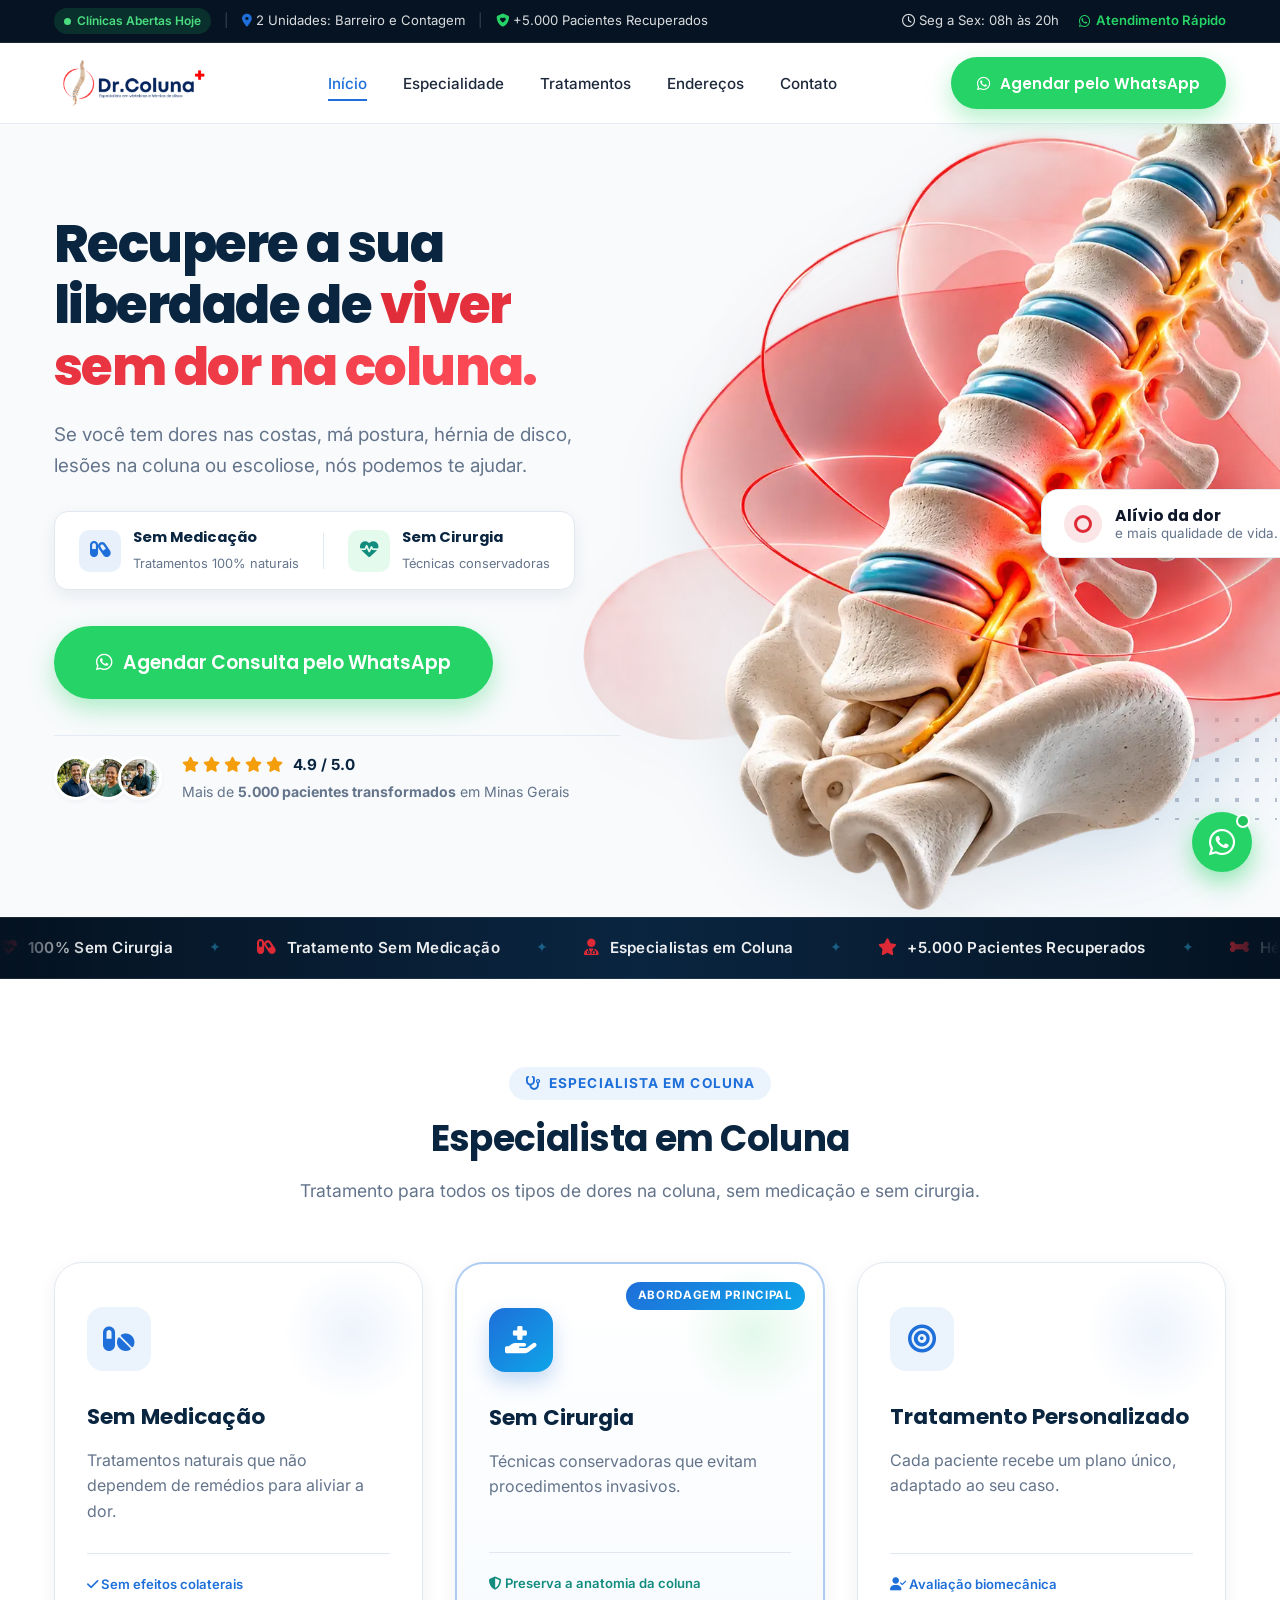
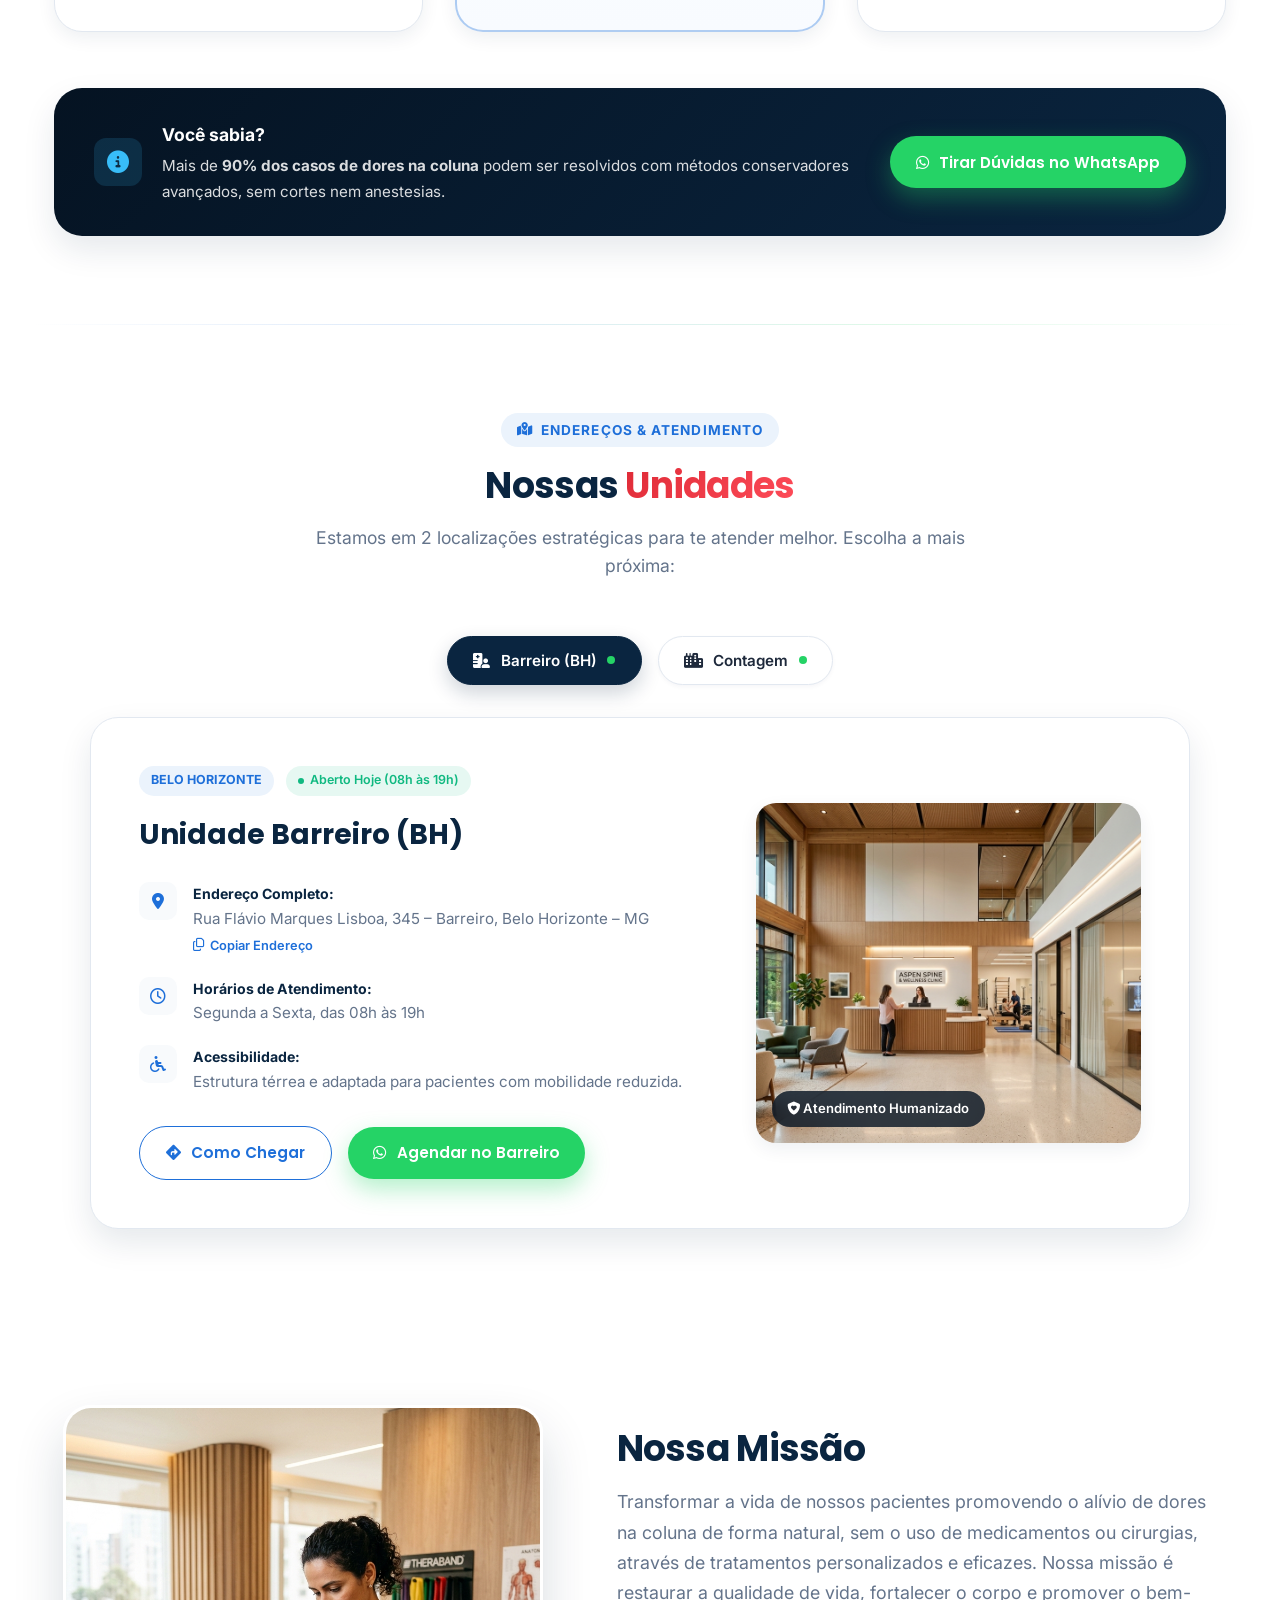
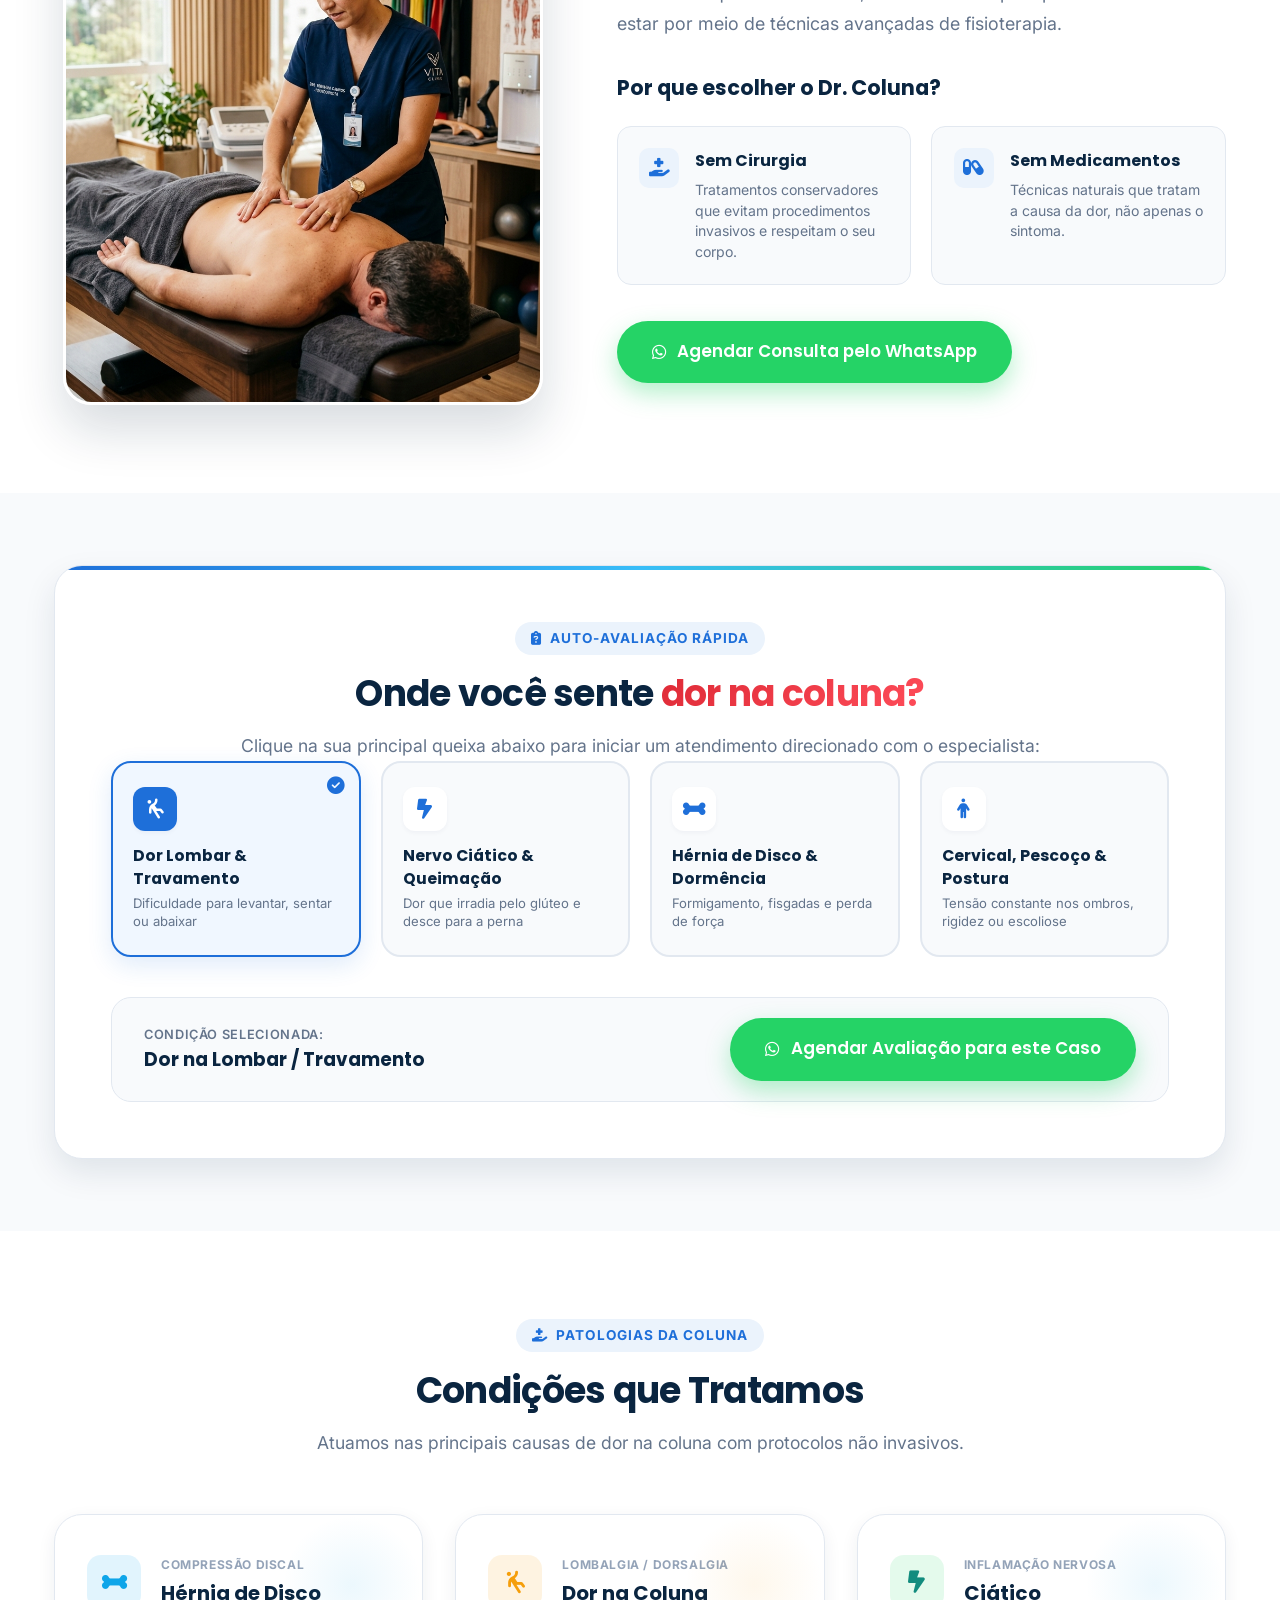
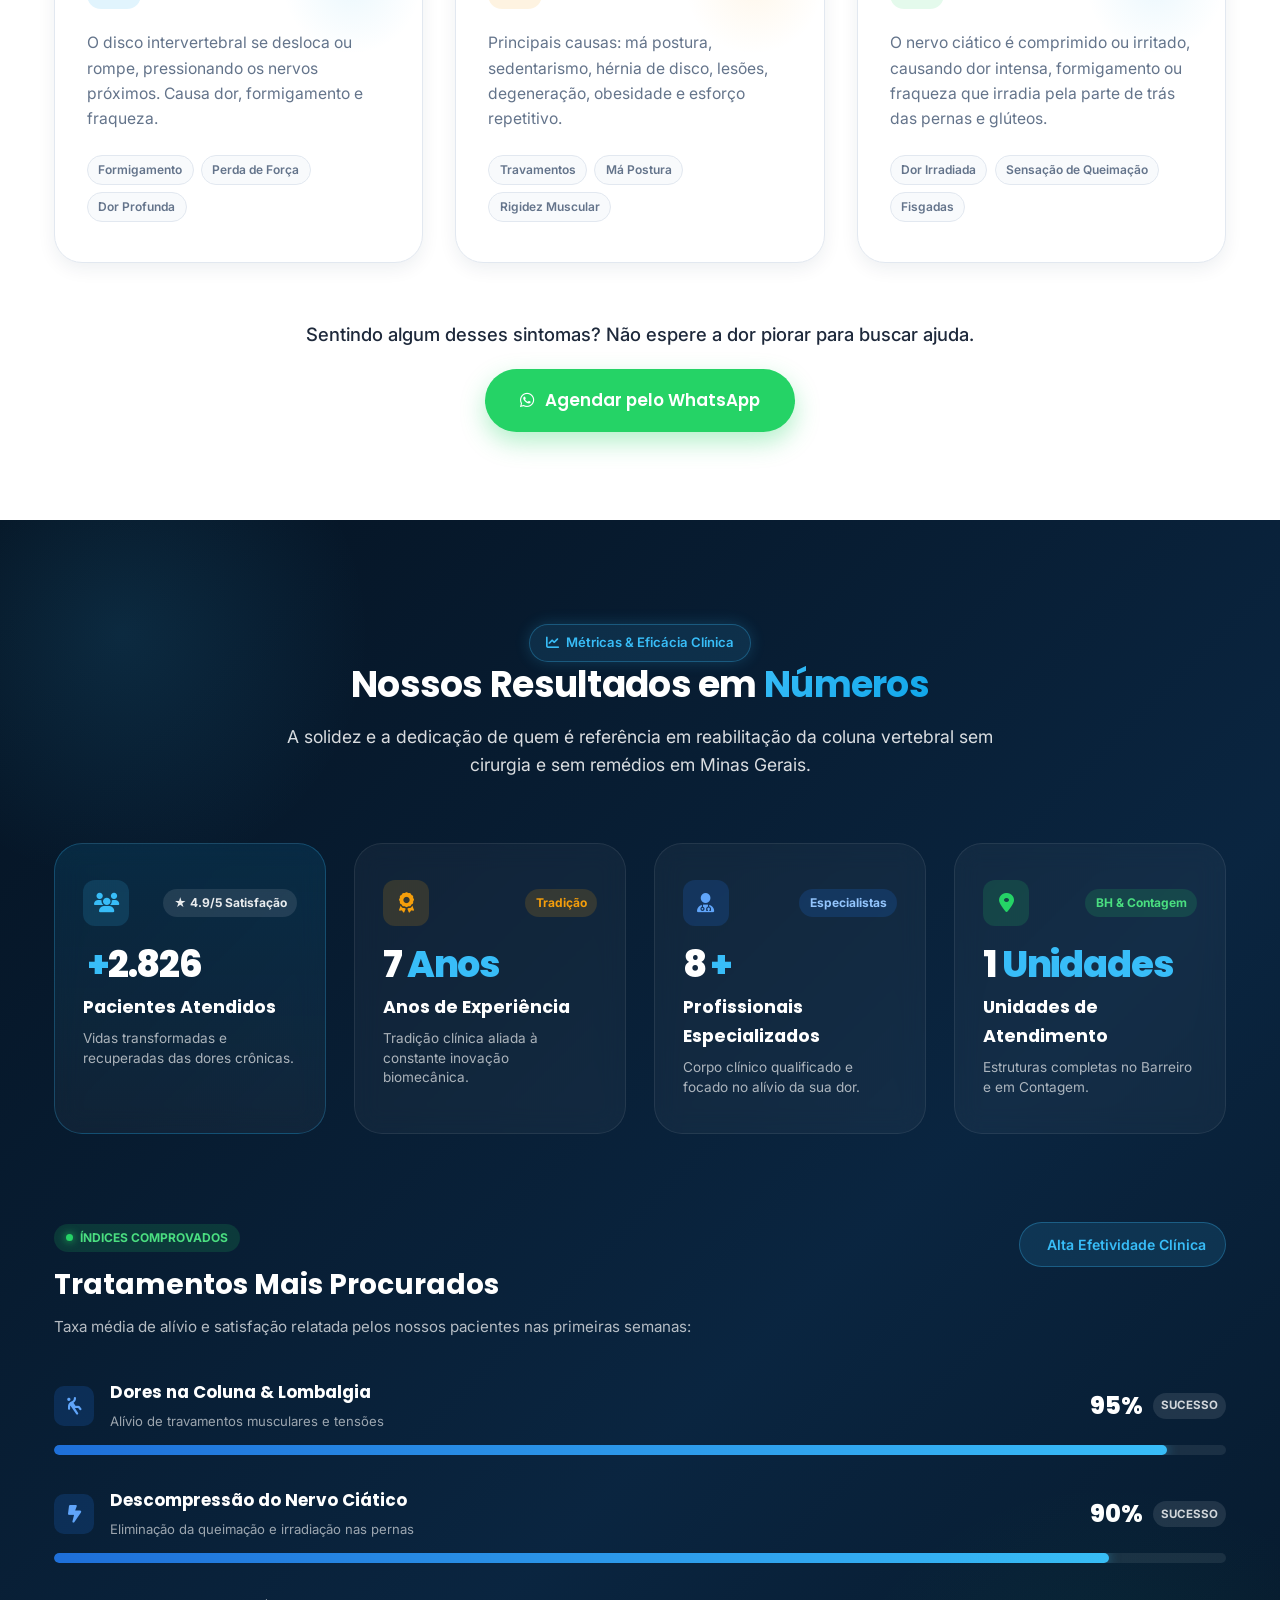
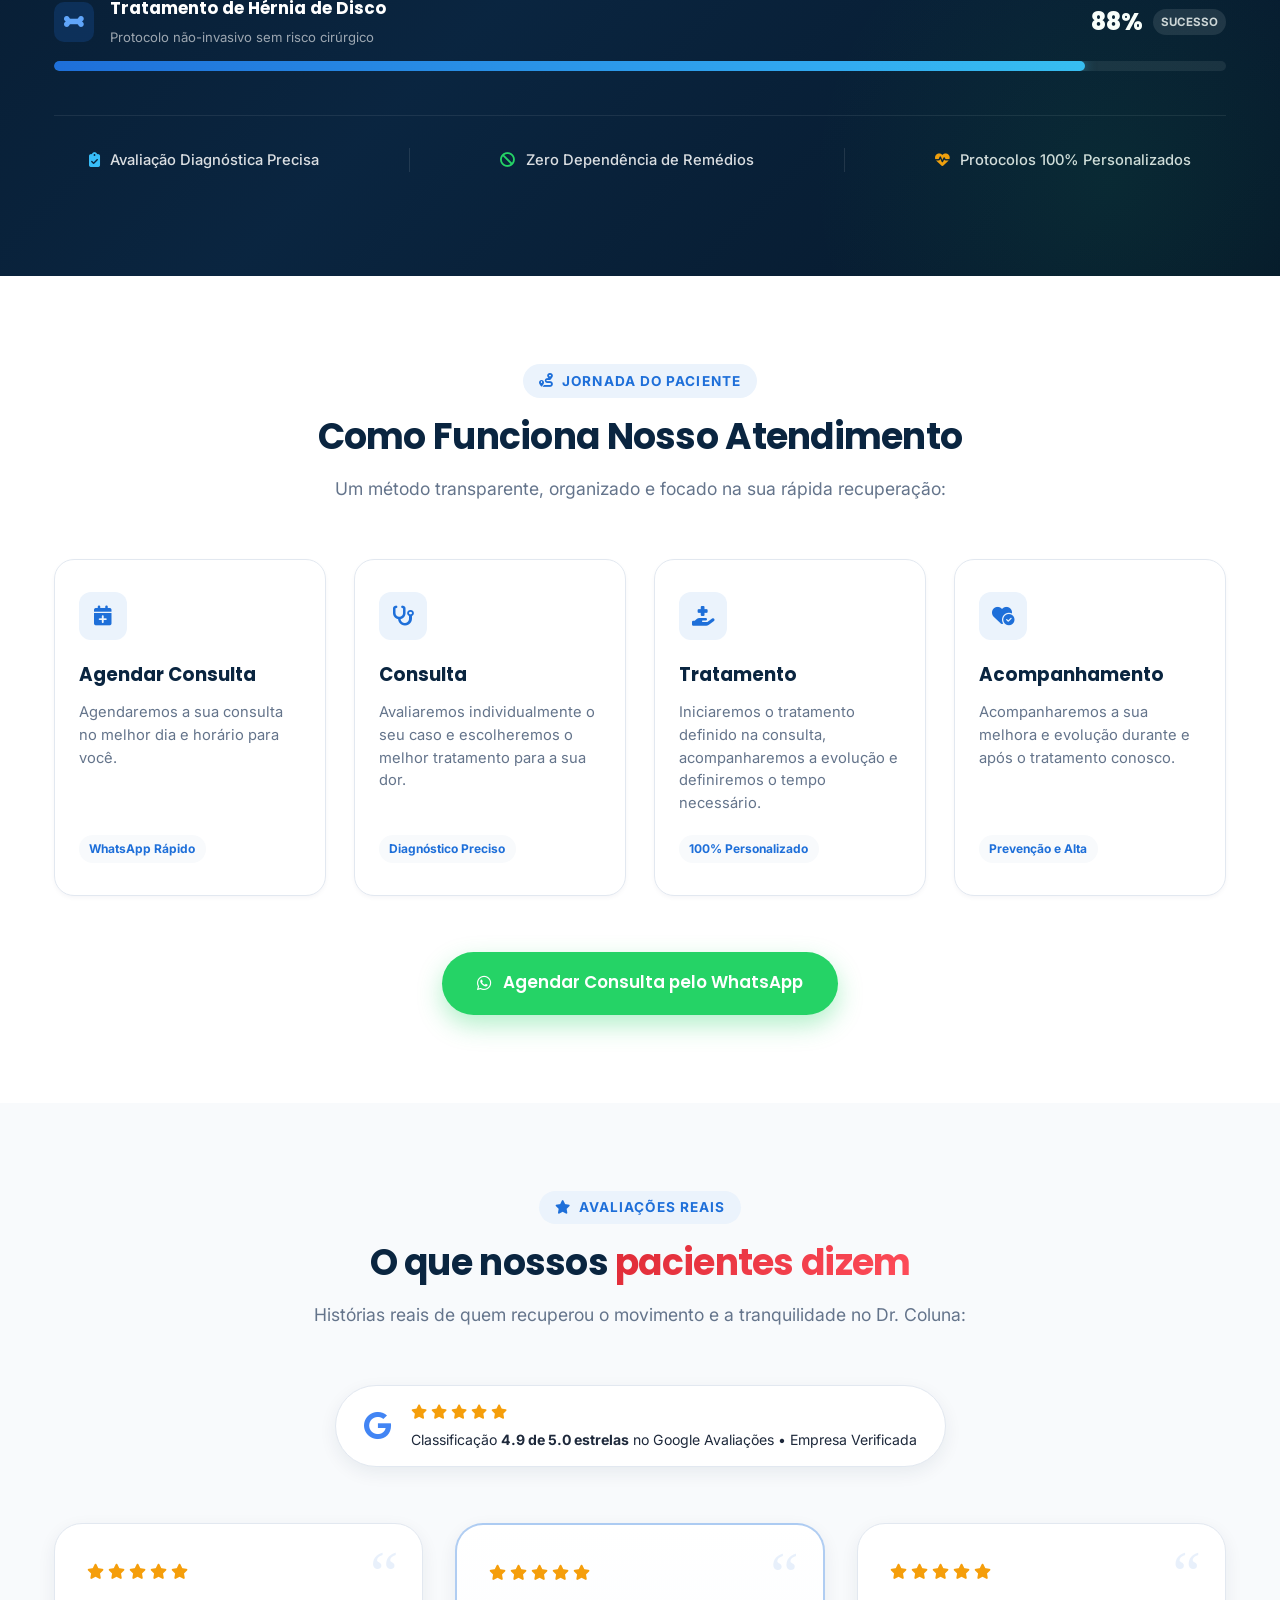
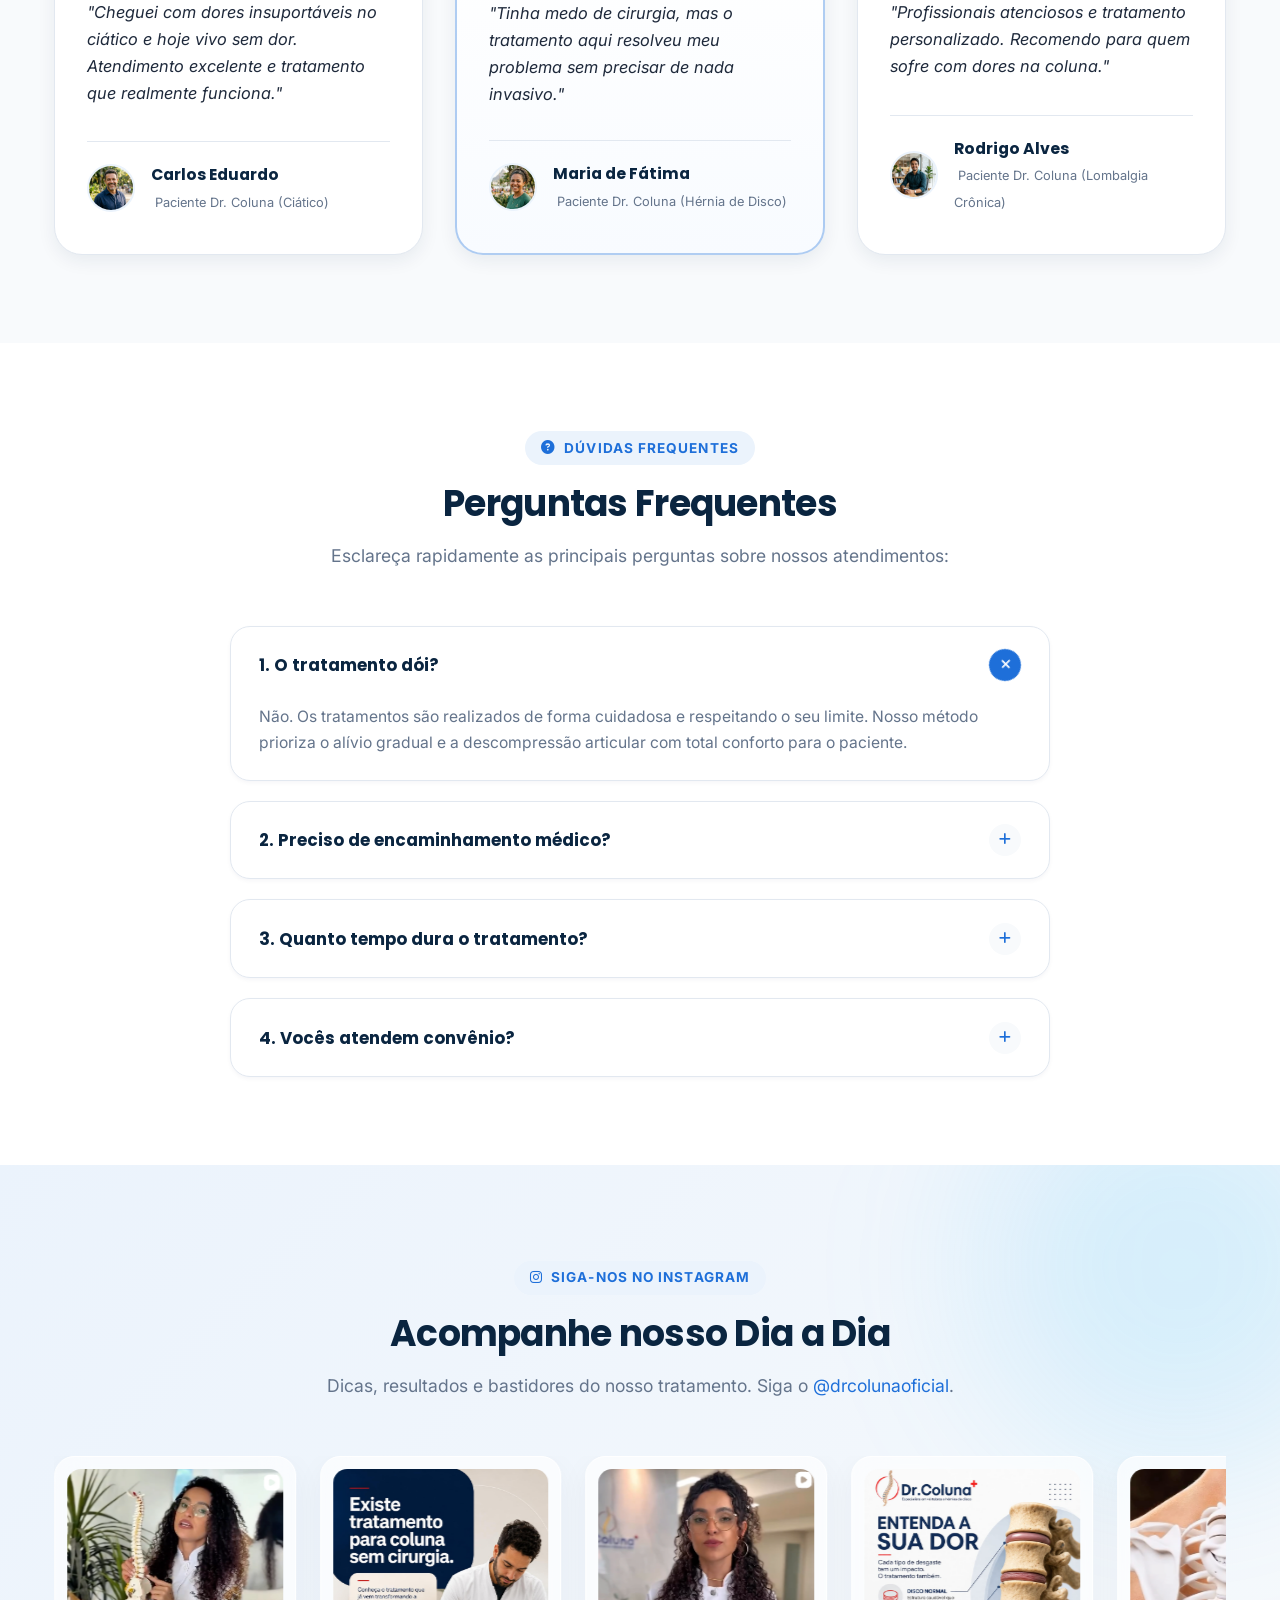
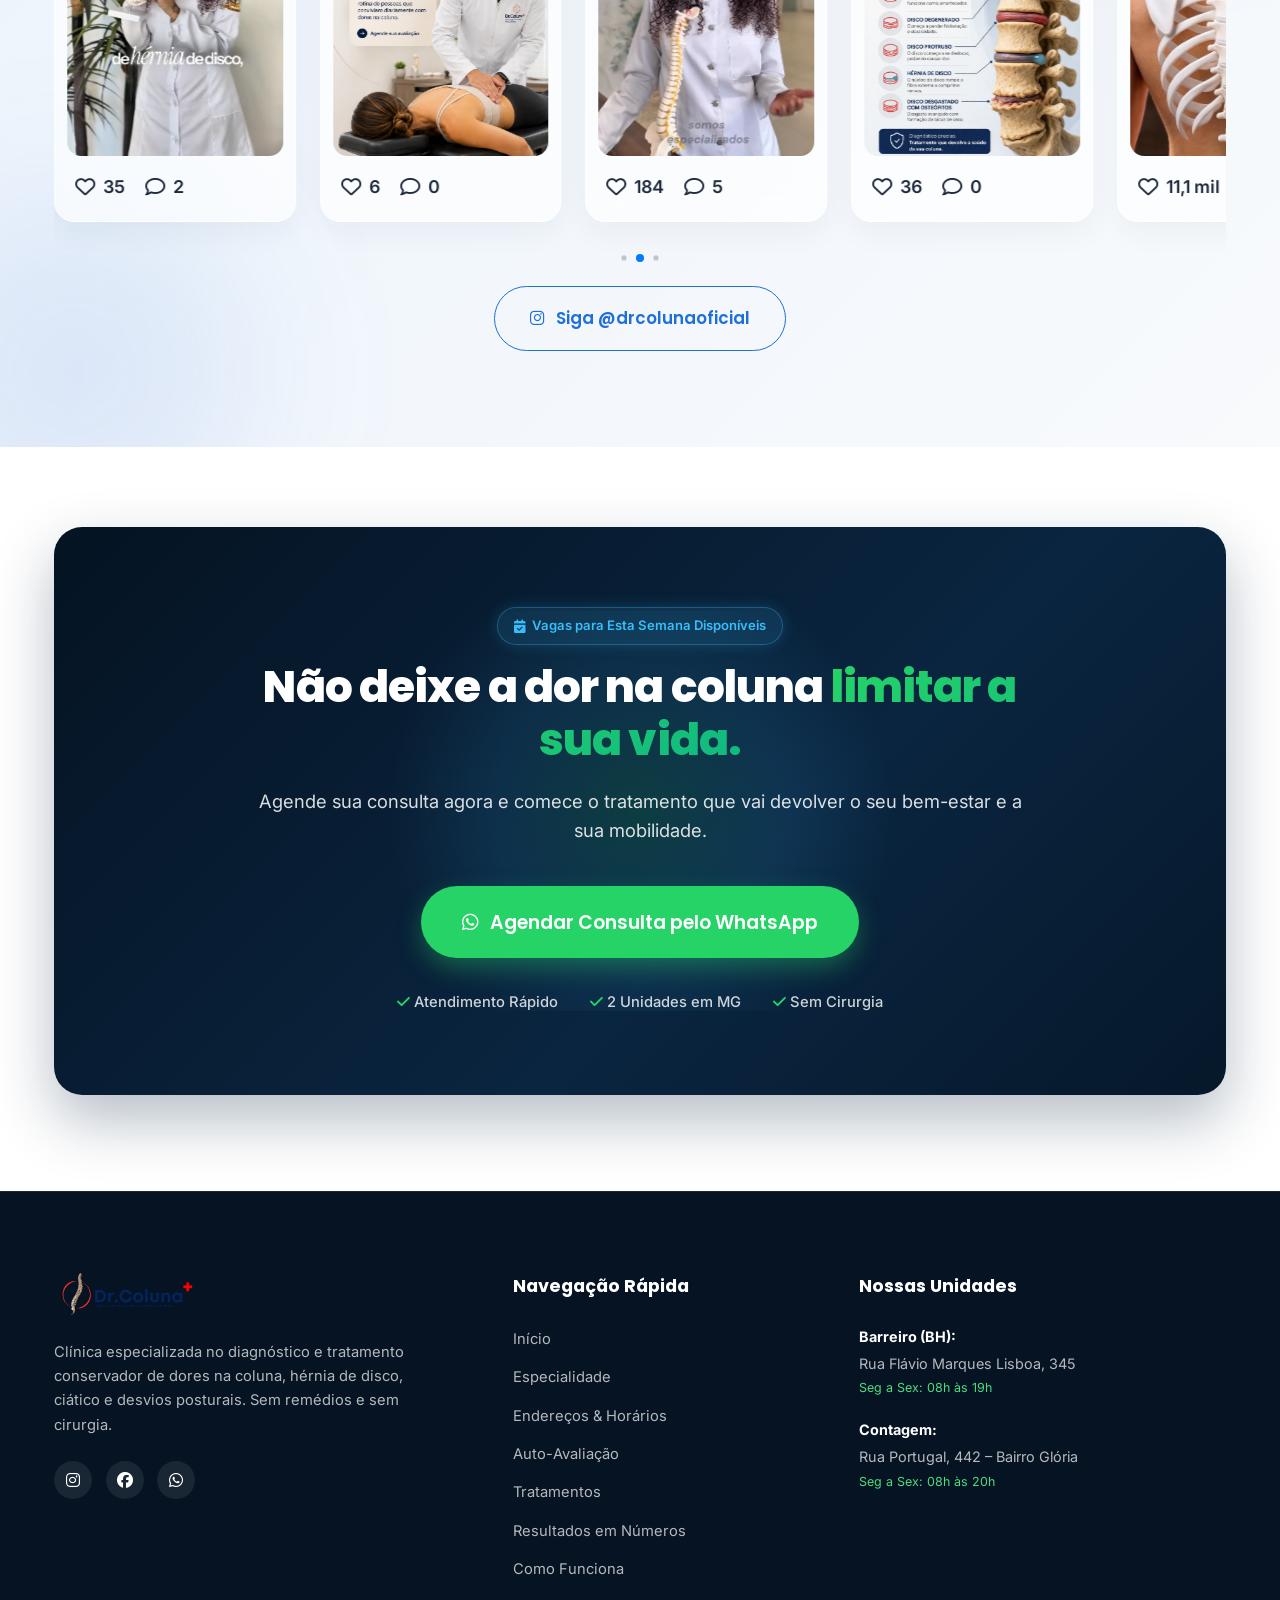
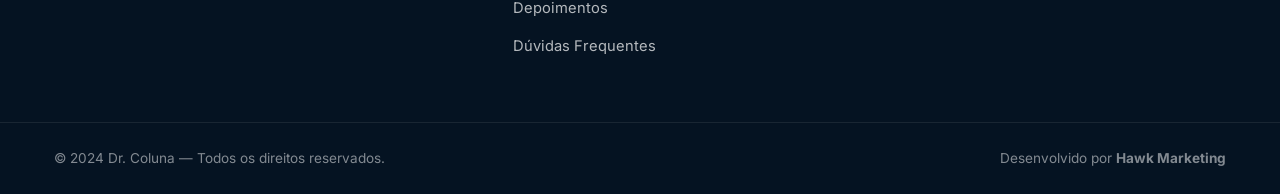
==== commit 52972bb3: "feat: aprimora responsividade mobile do site" ====
--- a/index.html
+++ b/index.html
@@ -26,6 +26,9 @@
     <!-- Font Awesome Icons -->
     <link rel="stylesheet" href="https://cdnjs.cloudflare.com/ajax/libs/font-awesome/6.5.1/css/all.min.css">
 
+    <!-- Swiper CSS -->
+    <link rel="stylesheet" href="https://cdn.jsdelivr.net/npm/swiper@11/swiper-bundle.min.css"/>
+
     <!-- Custom CSS -->
     <link rel="stylesheet" href="style.css">
 </head>
@@ -40,7 +43,7 @@
             <div class="top-info">
                 <span class="live-pill"><span class="pulse-indicator"></span> Clínicas Abertas Hoje</span>
                 <span class="divider">|</span>
-                <span><i class="fa-solid fa-location-dot text-accent"></i> 3 Unidades: Centro BH, Barreiro e Contagem</span>
+                <span><i class="fa-solid fa-location-dot text-accent"></i> 2 Unidades<span class="unit-locations">: Barreiro e Contagem</span></span>
                 <span class="divider d-none-mobile">|</span>
                 <span class="d-none-mobile"><i class="fa-solid fa-shield-heart text-green"></i> +5.000 Pacientes Recuperados</span>
             </div>
@@ -221,7 +224,7 @@
                     <span class="marquee-separator">✦</span>
                     <div class="marquee-item">
                         <i class="fa-solid fa-location-dot marquee-icon icon-cyan"></i>
-                        <span>3 Unidades em BH e Contagem</span>
+                        <span>2 Unidades em BH e Contagem</span>
                     </div>
                     <span class="marquee-separator">✦</span>
                     <div class="marquee-item">
@@ -269,7 +272,7 @@
                     <span class="marquee-separator">✦</span>
                     <div class="marquee-item">
                         <i class="fa-solid fa-location-dot marquee-icon icon-cyan"></i>
-                        <span>3 Unidades em BH e Contagem</span>
+                        <span>2 Unidades em BH e Contagem</span>
                     </div>
                     <span class="marquee-separator">✦</span>
                     <div class="marquee-item">
@@ -370,7 +373,7 @@
                     <span class="section-tag"><i class="fa-solid fa-map-location-dot"></i> Endereços & Atendimento</span>
                     <h2 class="section-title">Nossas <span class="text-highlight-red">Unidades</span></h2>
                     <p class="section-description">
-                        Estamos em 3 localizações estratégicas para te atender melhor. Escolha a mais próxima:
+                        Estamos em 2 localizações estratégicas para te atender melhor. Escolha a mais próxima:
                     </p>
                 </div>
 
@@ -378,12 +381,7 @@
                 <div class="units-interactive-hub">
                     <!-- Seletor de Tabs -->
                     <div class="unit-tabs-nav" role="tablist">
-                        <button class="unit-tab-btn active" data-unit="centro" role="tab" aria-selected="true">
-                            <i class="fa-solid fa-building"></i>
-                            <span>Centro (BH)</span>
-                            <span class="tab-status-dot"></span>
-                        </button>
-                        <button class="unit-tab-btn" data-unit="barreiro" role="tab" aria-selected="false">
+                        <button class="unit-tab-btn active" data-unit="barreiro" role="tab" aria-selected="true">
                             <i class="fa-solid fa-hospital-user"></i>
                             <span>Barreiro (BH)</span>
                             <span class="tab-status-dot"></span>
@@ -397,65 +395,8 @@
 
                     <!-- Conteúdo Dinâmico das Abas -->
                     <div class="unit-tab-panels">
-                        <!-- Painel 1: Centro BH -->
-                        <div class="unit-tab-panel active" id="panel-centro" role="tabpanel">
-                            <div class="unit-panel-grid">
-                                <div class="unit-panel-info">
-                                    <div class="unit-city-badge">
-                                        <span class="badge-tag">Belo Horizonte</span>
-                                        <span class="live-open-badge"><span class="pulse-dot-green"></span> Aberto Hoje (08h às 19h)</span>
-                                    </div>
-                                    <h3 class="unit-display-title">Centro (BH) — Edifício Mesbla</h3>
-                                    
-                                    <div class="unit-detail-list">
-                                        <div class="unit-detail-row">
-                                            <div class="detail-icon"><i class="fa-solid fa-location-dot"></i></div>
-                                            <div class="detail-content">
-                                                <strong>Endereço Completo:</strong>
-                                                <p>Avenida Afonso Pena, 262 – Sala 2003 – 20º andar – Edifício Mesbla, Belo Horizonte – MG</p>
-                                                <button class="btn-copy-address" data-copy="Avenida Afonso Pena, 262 – Sala 2003 – 20º andar – Edifício Mesbla, Belo Horizonte – MG">
-                                                    <i class="fa-regular fa-copy"></i> Copiar Endereço
-                                                </button>
-                                            </div>
-                                        </div>
-                                        <div class="unit-detail-row">
-                                            <div class="detail-icon"><i class="fa-regular fa-clock"></i></div>
-                                            <div class="detail-content">
-                                                <strong>Horários de Atendimento:</strong>
-                                                <p>Segunda a Sexta, das 08h às 19h</p>
-                                            </div>
-                                        </div>
-                                        <div class="unit-detail-row">
-                                            <div class="detail-icon"><i class="fa-solid fa-car"></i></div>
-                                            <div class="detail-content">
-                                                <strong>Facilidades:</strong>
-                                                <p>Estacionamentos conveniados e pontos de ônibus próximos.</p>
-                                            </div>
-                                        </div>
-                                    </div>
-
-                                    <div class="unit-panel-actions">
-                                        <a href="https://maps.google.com/?q=Avenida+Afonso+Pena+262+Belo+Horizonte" target="_blank" rel="noopener noreferrer" class="btn btn-outline-primary">
-                                            <i class="fa-solid fa-diamond-turn-right"></i> Como Chegar
-                                        </a>
-                                        <a href="https://wa.me/5531999999999?text=Ol%C3%A1!%20Gostaria%20de%20agendar%20uma%20consulta%20na%20Unidade%20BH%20Centro." target="_blank" rel="noopener noreferrer" class="btn btn-whatsapp btn-shimmer">
-                                            <i class="fa-brands fa-whatsapp"></i> Agendar em BH Centro
-                                        </a>
-                                    </div>
-                                </div>
-                                <div class="unit-panel-preview">
-                                    <div class="clinic-preview-card">
-                                        <img src="assets/clinic-interior.jpg" alt="Estrutura e Consultório Dr. Coluna Centro BH" class="clinic-photo">
-                                        <div class="clinic-overlay-info">
-                                            <span><i class="fa-solid fa-award"></i> Sala 2003 • 20º Andar</span>
-                                        </div>
-                                    </div>
-                                </div>
-                            </div>
-                        </div>
-
                         <!-- Painel 2: Barreiro -->
-                        <div class="unit-tab-panel" id="panel-barreiro" role="tabpanel">
+                        <div class="unit-tab-panel active" id="panel-barreiro" role="tabpanel">
                             <div class="unit-panel-grid">
                                 <div class="unit-panel-info">
                                     <div class="unit-city-badge">
@@ -847,10 +788,10 @@
                             <span class="counter-badge-pill pill-green">BH & Contagem</span>
                         </div>
                         <div class="counter-number-wrap">
-                            <span class="counter-number" data-target="3">0</span><span class="counter-suffix">Clínicas</span>
+                            <span class="counter-number" data-target="2">0</span><span class="counter-suffix">Unidades</span>
                         </div>
                         <h3 class="counter-label">Unidades de Atendimento</h3>
-                        <p class="counter-desc">Estruturas completas no Centro BH, Barreiro e Contagem.</p>
+                        <p class="counter-desc">Estruturas completas no Barreiro e em Contagem.</p>
                     </div>
                 </div>
 
@@ -1184,6 +1125,134 @@
                             </p>
                         </div>
                     </div>
+                </div>
+            </div>
+        </section>
+        <!-- Seção Instagram Fake -->
+        <section class="section section-instagram bg-light" id="instagram">
+            <div class="container">
+                <div class="section-header text-center">
+                    <span class="section-tag"><i class="fa-brands fa-instagram"></i> Siga-nos no Instagram</span>
+                    <h2 class="section-title">Acompanhe nosso Dia a Dia</h2>
+                    <p class="section-description">
+                        Dicas, resultados e bastidores do nosso tratamento. Siga o <a href="https://www.instagram.com/drcolunaoficial/" target="_blank" rel="noopener noreferrer" class="text-accent">@drcolunaoficial</a>.
+                    </p>
+                </div>
+                
+                <!-- Instagram Carousel / Grid (Swiper) -->
+                <div class="swiper instagram-swiper" style="padding-bottom: 3rem; margin-top: 2rem;">
+                    <div class="swiper-wrapper">
+                        <!-- Post 01 -->
+                        <div class="swiper-slide">
+                            <a href="https://www.instagram.com/p/DcpPN9OCd6-/?img_index=1" class="insta-post" target="_blank" rel="noopener noreferrer">
+                                <div class="insta-img-wrapper">
+                                    <img src="assets/posts/01.jpg" alt="Postagem Instagram 1" loading="lazy">
+                                    <div class="insta-overlay">
+                                        <i class="fa-brands fa-instagram insta-icon"></i>
+                                    </div>
+                                </div>
+                                <div class="insta-bottom-bar">
+                                    <div class="insta-stats">
+                                        <span><i class="fa-regular fa-heart"></i> 14</span>
+                                        <span><i class="fa-regular fa-comment"></i> 2</span>
+                                    </div>
+                                </div>
+                            </a>
+                        </div>
+                        <!-- Post 02 -->
+                        <div class="swiper-slide">
+                            <a href="https://www.instagram.com/p/Dc3HPvuNwPg/" class="insta-post" target="_blank" rel="noopener noreferrer">
+                                <div class="insta-img-wrapper">
+                                    <img src="assets/posts/02.png" alt="Postagem Instagram 2" loading="lazy">
+                                    <div class="insta-overlay">
+                                        <i class="fa-brands fa-instagram insta-icon"></i>
+                                    </div>
+                                </div>
+                                <div class="insta-bottom-bar">
+                                    <div class="insta-stats">
+                                        <span><i class="fa-regular fa-heart"></i> 35</span>
+                                        <span><i class="fa-regular fa-comment"></i> 2</span>
+                                    </div>
+                                </div>
+                            </a>
+                        </div>
+                        <!-- Post 03 -->
+                        <div class="swiper-slide">
+                            <a href="https://www.instagram.com/p/DYhTA1hgw7v/" class="insta-post" target="_blank" rel="noopener noreferrer">
+                                <div class="insta-img-wrapper">
+                                    <img src="assets/posts/03.jpg" alt="Postagem Instagram 3" loading="lazy">
+                                    <div class="insta-overlay">
+                                        <i class="fa-brands fa-instagram insta-icon"></i>
+                                    </div>
+                                </div>
+                                <div class="insta-bottom-bar">
+                                    <div class="insta-stats">
+                                        <span><i class="fa-regular fa-heart"></i> 6</span>
+                                        <span><i class="fa-regular fa-comment"></i> 0</span>
+                                    </div>
+                                </div>
+                            </a>
+                        </div>
+                        <!-- Post 04 -->
+                        <div class="swiper-slide">
+                            <a href="https://www.instagram.com/p/DcQi-arxlh1/" class="insta-post" target="_blank" rel="noopener noreferrer">
+                                <div class="insta-img-wrapper">
+                                    <img src="assets/posts/04.png" alt="Postagem Instagram 4" loading="lazy">
+                                    <div class="insta-overlay">
+                                        <i class="fa-brands fa-instagram insta-icon"></i>
+                                    </div>
+                                </div>
+                                <div class="insta-bottom-bar">
+                                    <div class="insta-stats">
+                                        <span><i class="fa-regular fa-heart"></i> 184</span>
+                                        <span><i class="fa-regular fa-comment"></i> 5</span>
+                                    </div>
+                                </div>
+                            </a>
+                        </div>
+                        <!-- Post 05 -->
+                        <div class="swiper-slide">
+                            <a href="https://www.instagram.com/p/DW7hQ7XiaKj/" class="insta-post" target="_blank" rel="noopener noreferrer">
+                                <div class="insta-img-wrapper">
+                                    <img src="assets/posts/05.jpg" alt="Postagem Instagram 5" loading="lazy">
+                                    <div class="insta-overlay">
+                                        <i class="fa-brands fa-instagram insta-icon"></i>
+                                    </div>
+                                </div>
+                                <div class="insta-bottom-bar">
+                                    <div class="insta-stats">
+                                        <span><i class="fa-regular fa-heart"></i> 36</span>
+                                        <span><i class="fa-regular fa-comment"></i> 0</span>
+                                    </div>
+                                </div>
+                            </a>
+                        </div>
+                        <!-- Post 06 -->
+                        <div class="swiper-slide">
+                            <a href="https://www.instagram.com/p/DcGcigtRu3y/" class="insta-post" target="_blank" rel="noopener noreferrer">
+                                <div class="insta-img-wrapper">
+                                    <img src="assets/posts/06.png" alt="Postagem Instagram 6" loading="lazy">
+                                    <div class="insta-overlay">
+                                        <i class="fa-brands fa-instagram insta-icon"></i>
+                                    </div>
+                                </div>
+                                <div class="insta-bottom-bar">
+                                    <div class="insta-stats">
+                                        <span><i class="fa-regular fa-heart"></i> 11,1 mil</span>
+                                        <span><i class="fa-regular fa-comment"></i> 39</span>
+                                    </div>
+                                </div>
+                            </a>
+                        </div>
+                    </div>
+                    <!-- Paginação (Bolinhas) -->
+                    <div class="swiper-pagination"></div>
+                </div>
+
+                <div class="text-center" style="margin-top: 1rem;">
+                    <a href="https://www.instagram.com/drcolunaoficial/" target="_blank" rel="noopener noreferrer" class="btn btn-outline-primary btn-lg">
+                        <i class="fa-brands fa-instagram"></i> Siga @drcolunaoficial
+                    </a>
                 </div>
             </div>
         </section>
@@ -1213,7 +1282,7 @@
 
                         <div class="final-cta-trust">
                             <span><i class="fa-solid fa-check text-green"></i> Atendimento Rápido</span>
-                            <span><i class="fa-solid fa-check text-green"></i> 3 Unidades em MG</span>
+                            <span><i class="fa-solid fa-check text-green"></i> 2 Unidades em MG</span>
                             <span><i class="fa-solid fa-check text-green"></i> Sem Cirurgia</span>
                         </div>
                     </div>
@@ -1255,11 +1324,6 @@
             <div class="footer-col locations-col">
                 <h4 class="footer-heading">Nossas Unidades</h4>
                 <div class="footer-location-item">
-                    <strong>Centro BH (Edifício Mesbla):</strong>
-                    <span>Av. Afonso Pena, 262 – Sala 2003 – 20º andar</span>
-                    <span class="hours-tag">Seg a Sex: 08h às 19h</span>
-                </div>
-                <div class="footer-location-item">
                     <strong>Barreiro (BH):</strong>
                     <span>Rua Flávio Marques Lisboa, 345</span>
                     <span class="hours-tag">Seg a Sex: 08h às 19h</span>
@@ -1318,6 +1382,9 @@
         </button>
     </div>
 
+    <!-- Swiper JS -->
+    <script src="https://cdn.jsdelivr.net/npm/swiper@11/swiper-bundle.min.js"></script>
+    
     <!-- Custom Script -->
     <script src="script.js"></script>
 </body>
--- a/style.css
+++ b/style.css
@@ -1984,7 +1984,7 @@
     display: flex;
     align-items: baseline;
     font-family: var(--font-heading);
-    font-size: 3.25rem;
+    font-size: 2.3rem;
     font-weight: 800;
     color: var(--color-white);
     line-height: 1;
@@ -1994,9 +1994,9 @@
 
 .counter-plus,
 .counter-suffix {
-    font-size: 2rem;
+    font-size: 2.3rem;
     color: var(--color-cyan);
-    margin-left: 0.2rem;
+    margin-left: 0.3rem;
 }
 
 .counter-label {
@@ -2860,6 +2860,134 @@
 .wa-popover-footer {
     padding: 1rem 1.25rem;
     background: var(--color-white);
+}
+
+/* --------------------------------------------------------------------------
+   Instagram Fake Section (Swiper)
+   -------------------------------------------------------------------------- */
+.section-instagram {
+    padding: 6rem 0;
+    background: linear-gradient(135deg, #EBF3FC 0%, #F8FAFC 100%);
+    position: relative;
+    overflow: hidden;
+}
+
+.section-instagram::before {
+    content: '';
+    position: absolute;
+    top: -100px;
+    right: -100px;
+    width: 400px;
+    height: 400px;
+    background: rgba(56, 189, 248, 0.15);
+    filter: blur(80px);
+    border-radius: 50%;
+    z-index: 0;
+}
+
+.section-instagram::after {
+    content: '';
+    position: absolute;
+    bottom: -100px;
+    left: -100px;
+    width: 350px;
+    height: 350px;
+    background: rgba(30, 111, 217, 0.1);
+    filter: blur(80px);
+    border-radius: 50%;
+    z-index: 0;
+}
+
+.section-instagram .container {
+    position: relative;
+    z-index: 2;
+}
+
+.insta-post {
+    display: flex;
+    flex-direction: column;
+    padding: 0.75rem;
+    border-radius: var(--radius-lg);
+    background-color: rgba(255, 255, 255, 0.65);
+    backdrop-filter: blur(16px);
+    -webkit-backdrop-filter: blur(16px);
+    box-shadow: 0 10px 30px rgba(10, 37, 64, 0.05);
+    cursor: pointer;
+    transition: var(--transition-normal);
+    border: 1px solid rgba(255, 255, 255, 1);
+    height: 100%;
+}
+
+.insta-post:hover {
+    transform: translateY(-4px);
+    box-shadow: 0 12px 40px rgba(10, 37, 64, 0.1);
+    background-color: rgba(255, 255, 255, 0.7);
+}
+
+.insta-img-wrapper {
+    position: relative;
+    overflow: hidden;
+    aspect-ratio: 3 / 4;
+    border-radius: var(--radius-md);
+}
+
+.insta-img-wrapper img {
+    width: 100%;
+    height: 100%;
+    object-fit: cover;
+    transition: transform 0.4s ease;
+}
+
+.insta-overlay {
+    position: absolute;
+    top: 0;
+    left: 0;
+    width: 100%;
+    height: 100%;
+    background-color: rgba(0, 0, 0, 0.4);
+    display: flex;
+    flex-direction: column;
+    align-items: center;
+    justify-content: center;
+    opacity: 0;
+    transition: opacity 0.3s ease;
+    color: var(--color-white);
+}
+
+.insta-post:hover .insta-overlay {
+    opacity: 1;
+}
+
+.insta-post:hover .insta-img-wrapper img {
+    transform: scale(1.05);
+}
+
+.insta-icon {
+    font-size: 2.5rem;
+    color: var(--color-white);
+}
+
+.insta-bottom-bar {
+    padding: 1rem 0.5rem 0.5rem 0.5rem;
+    background-color: transparent;
+}
+
+.insta-stats {
+    display: flex;
+    gap: 1.25rem;
+    font-size: 1.1rem;
+    font-weight: 600;
+    color: var(--color-text-main);
+}
+
+.insta-stats span {
+    display: flex;
+    align-items: center;
+    gap: 0.5rem;
+}
+
+.insta-stats span i {
+    font-size: 1.25rem;
 }
 
 /* --------------------------------------------------------------------------
@@ -2977,3 +3105,449 @@
     .floating-whatsapp-hub { bottom: 18px; right: 18px; }
     .whatsapp-popover { width: calc(100vw - 36px); right: 0; }
 }
+
+/* Mobile refinements: compact spacing, fluid controls and overflow safety */
+@media (max-width: 768px) {
+    :root {
+        --header-height: 68px;
+    }
+
+    html {
+        scroll-padding-top: 76px;
+    }
+
+    body {
+        overflow-x: clip;
+    }
+
+    .container {
+        padding-left: 1rem;
+        padding-right: 1rem;
+    }
+
+    .section,
+    .section-instagram {
+        padding: 4rem 0;
+    }
+
+    .section-header,
+    .stats-top-header {
+        margin-bottom: 2.25rem;
+    }
+
+    .section-title {
+        font-size: clamp(1.75rem, 8vw, 2.15rem);
+        line-height: 1.2;
+    }
+
+    .section-description {
+        font-size: 0.98rem;
+    }
+
+    .section-tag {
+        font-size: 0.72rem;
+        letter-spacing: 0.05em;
+        text-align: center;
+    }
+
+    .top-bar {
+        padding: 0.65rem 0;
+    }
+
+    .top-bar-content {
+        justify-content: center;
+    }
+
+    .top-info {
+        width: 100%;
+        flex-direction: row;
+        justify-content: space-between;
+        gap: 0.75rem;
+        text-align: center;
+        font-size: 0.75rem;
+        line-height: 1.35;
+    }
+
+    .top-info .divider,
+    .top-cta {
+        display: none;
+    }
+
+    .live-pill {
+        padding: 0.3rem 0.75rem;
+        font-size: 0.72rem;
+        white-space: nowrap;
+    }
+
+    .top-info > span:not(.live-pill):not(.divider) {
+        display: flex;
+        align-items: center;
+        justify-content: flex-end;
+        gap: 0.35rem;
+        width: auto;
+        white-space: nowrap;
+    }
+
+    .unit-locations {
+        display: none;
+    }
+
+    .logo-img {
+        height: 40px;
+        max-width: 145px;
+    }
+
+    .main-nav {
+        width: min(86%, 340px);
+        padding: 5.25rem 1.5rem 2rem;
+    }
+
+    .nav-list {
+        width: 100%;
+    }
+
+    .nav-list li,
+    .nav-link {
+        width: 100%;
+    }
+
+    .nav-link {
+        display: block;
+        padding: 0.8rem 0;
+    }
+
+    .hero-section {
+        padding: 0.75rem 0 2rem;
+    }
+
+    .hero-grid {
+        gap: 1rem;
+    }
+
+    .hero-media-wrapper {
+        order: -1;
+    }
+
+    .hero-title {
+        font-size: clamp(2rem, 9.5vw, 2.4rem);
+        line-height: 1.14;
+        margin-bottom: 1rem;
+    }
+
+    .hero-subtitle {
+        margin-bottom: 1.35rem;
+        line-height: 1.55;
+    }
+
+    .hero-feature-pill {
+        align-items: stretch;
+        padding: 1rem;
+        margin-bottom: 1.5rem;
+    }
+
+    .pill-item {
+        justify-content: flex-start;
+        text-align: left;
+    }
+
+    .hero-cta-group {
+        margin-bottom: 1.5rem;
+    }
+
+    .hero-cta-group .btn,
+    .pillars-banner .btn,
+    .unit-panel-actions .btn,
+    .triage-action-bar .btn,
+    .final-cta-action .btn {
+        width: 100%;
+        justify-content: center;
+        white-space: normal;
+        text-align: center;
+        line-height: 1.35;
+    }
+
+    .hero-social-proof {
+        align-items: flex-start;
+        gap: 0.85rem;
+        text-align: left;
+    }
+
+    .avatar-item {
+        width: 38px;
+        height: 38px;
+    }
+
+    .stars-row {
+        flex-wrap: wrap;
+        row-gap: 0.15rem;
+    }
+
+    .proof-meta {
+        line-height: 1.4;
+    }
+
+    .hero-media-wrapper {
+        margin: -1rem 0 -1.5rem;
+    }
+
+    .hero-image-frame::before,
+    .hero-image-frame::after,
+    .hero-media-glow {
+        transform: scale(0.7);
+    }
+
+    .marquee-fade-left,
+    .marquee-fade-right {
+        width: 36px;
+    }
+
+    .pillars-grid,
+    .conditions-grid,
+    .testimonials-grid,
+    .steps-timeline {
+        gap: 1.25rem;
+        margin-bottom: 2.25rem;
+    }
+
+    .pillar-card,
+    .condition-card,
+    .testimonial-card,
+    .step-card {
+        padding: 1.75rem 1.25rem;
+    }
+
+    .card-ribbon {
+        top: 14px;
+        right: 14px;
+        max-width: 48%;
+        text-align: center;
+    }
+
+    .pillars-banner {
+        padding: 1.5rem 1.25rem;
+        gap: 1.25rem;
+    }
+
+    .unit-tabs-nav {
+        display: grid;
+        grid-template-columns: 1fr;
+        gap: 0.75rem;
+    }
+
+    .unit-tab-btn {
+        width: 100%;
+        justify-content: center;
+        padding: 0.8rem 1rem;
+    }
+
+    .unit-panel-grid {
+        padding: 1.5rem 1.1rem;
+        gap: 1.75rem;
+        border-radius: var(--radius-lg);
+    }
+
+    .unit-display-title {
+        font-size: 1.45rem;
+        margin-bottom: 1.25rem;
+    }
+
+    .unit-detail-row {
+        gap: 0.75rem;
+    }
+
+    .detail-content {
+        min-width: 0;
+    }
+
+    .detail-content p {
+        overflow-wrap: anywhere;
+    }
+
+    .clinic-photo {
+        height: 230px;
+    }
+
+    .mission-main-img {
+        min-height: 0;
+        height: clamp(360px, 115vw, 500px);
+    }
+
+    .mission-stat-badge {
+        left: 12px;
+        bottom: 12px;
+        padding: 0.85rem 1rem;
+    }
+
+    .mission-float-tag {
+        top: 12px;
+        right: 12px;
+        max-width: calc(100% - 24px);
+        white-space: normal;
+        text-align: center;
+    }
+
+    .mission-content {
+        text-align: center;
+    }
+
+    .mission-text {
+        font-size: 1rem;
+    }
+
+    .diff-box {
+        text-align: left;
+        padding: 1.15rem;
+    }
+
+    .triage-card-wrapper {
+        padding: 2rem 1.1rem;
+        border-radius: var(--radius-lg);
+    }
+
+    .triage-options-grid {
+        gap: 0.85rem;
+        margin-bottom: 1.5rem;
+    }
+
+    .triage-chip {
+        min-height: 0;
+        padding: 1.1rem;
+    }
+
+    .triage-action-bar {
+        align-items: stretch;
+        padding: 1.25rem 1rem;
+    }
+
+    .section-stats {
+        padding: 4.5rem 0;
+    }
+
+    .counters-grid {
+        gap: 1rem;
+        margin-bottom: 2rem;
+    }
+
+    .counter-card {
+        padding: 1.5rem 1.25rem;
+    }
+
+    .bar-info {
+        align-items: flex-start;
+        gap: 0.75rem;
+    }
+
+    .bar-name {
+        min-width: 0;
+        gap: 0.7rem;
+    }
+
+    .bar-icon-wrap {
+        flex: 0 0 38px;
+    }
+
+    .bar-title {
+        font-size: 0.92rem;
+    }
+
+    .bar-subtext {
+        display: block;
+        line-height: 1.35;
+    }
+
+    .bar-percentage-box {
+        flex-direction: column;
+        align-items: flex-end;
+        gap: 0.2rem;
+        flex-shrink: 0;
+    }
+
+    .bar-percentage {
+        font-size: 1.25rem;
+    }
+
+    .google-badge-inner {
+        width: 100%;
+        justify-content: center;
+        padding: 0.85rem 1rem;
+    }
+
+    .faq-question {
+        padding: 1.15rem 1rem;
+        font-size: 0.95rem;
+        line-height: 1.4;
+    }
+
+    .faq-answer p {
+        padding: 0 1rem 1.25rem;
+        font-size: 0.92rem;
+    }
+
+    .section-final-cta {
+        padding: 3.5rem 0 4rem;
+    }
+
+    .final-cta-card {
+        border-radius: var(--radius-lg);
+    }
+
+    .final-cta-trust {
+        align-items: flex-start;
+        flex-direction: column;
+        gap: 0.75rem;
+    }
+
+    .site-footer {
+        padding-top: 3.5rem;
+    }
+
+    .footer-container {
+        padding-bottom: 2.5rem;
+    }
+}
+
+@media (max-width: 480px) {
+    .container {
+        padding-left: 0.875rem;
+        padding-right: 0.875rem;
+    }
+
+    .hero-social-proof {
+        flex-direction: column;
+        align-items: center;
+        text-align: center;
+    }
+
+    .stars-row {
+        justify-content: center;
+    }
+
+    .condition-header {
+        align-items: flex-start;
+        gap: 0.9rem;
+    }
+
+    .condition-title {
+        font-size: 1.1rem;
+    }
+
+    .progress-main-title {
+        font-size: 1.45rem;
+    }
+
+    .google-badge-inner {
+        align-items: flex-start;
+        gap: 0.8rem;
+    }
+
+    .whatsapp-trigger-btn {
+        width: 54px;
+        height: 54px;
+        font-size: 1.65rem;
+    }
+
+    .whatsapp-popover {
+        width: calc(100vw - 28px);
+        bottom: 66px;
+    }
+}
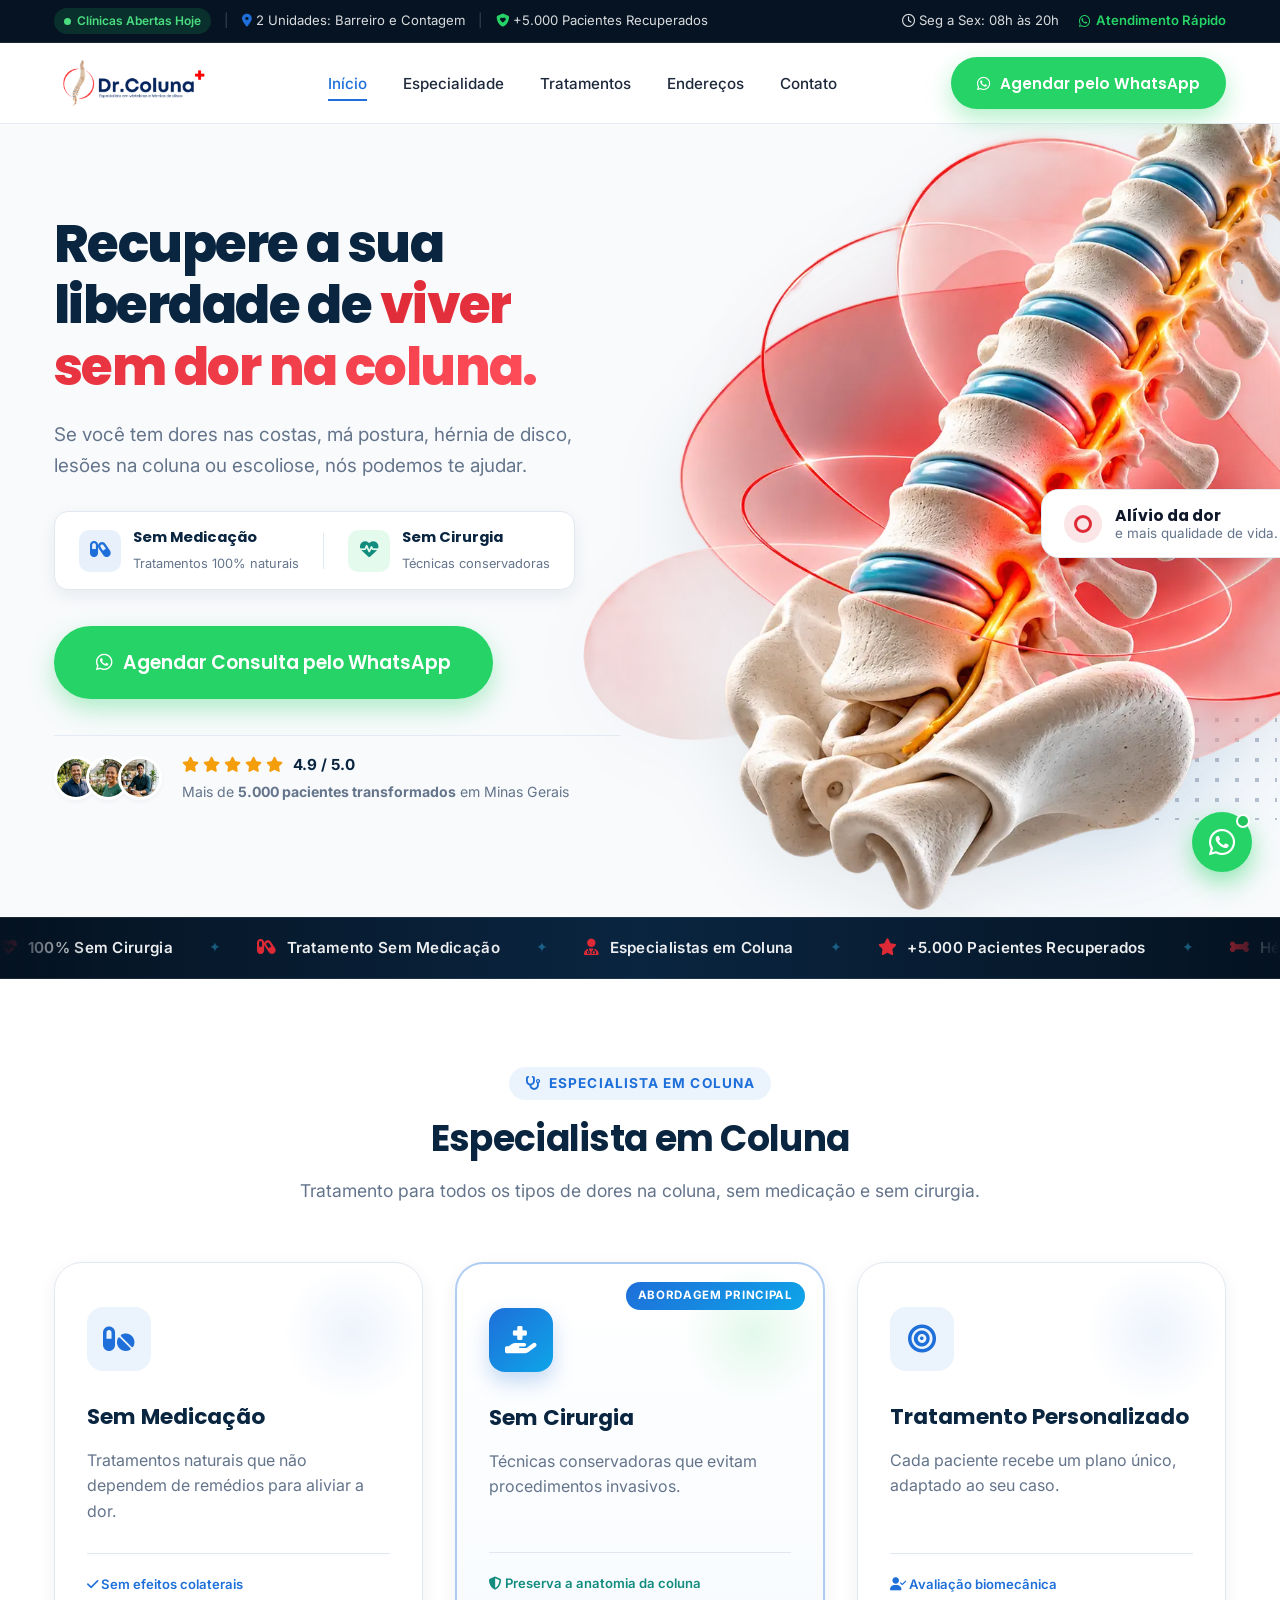
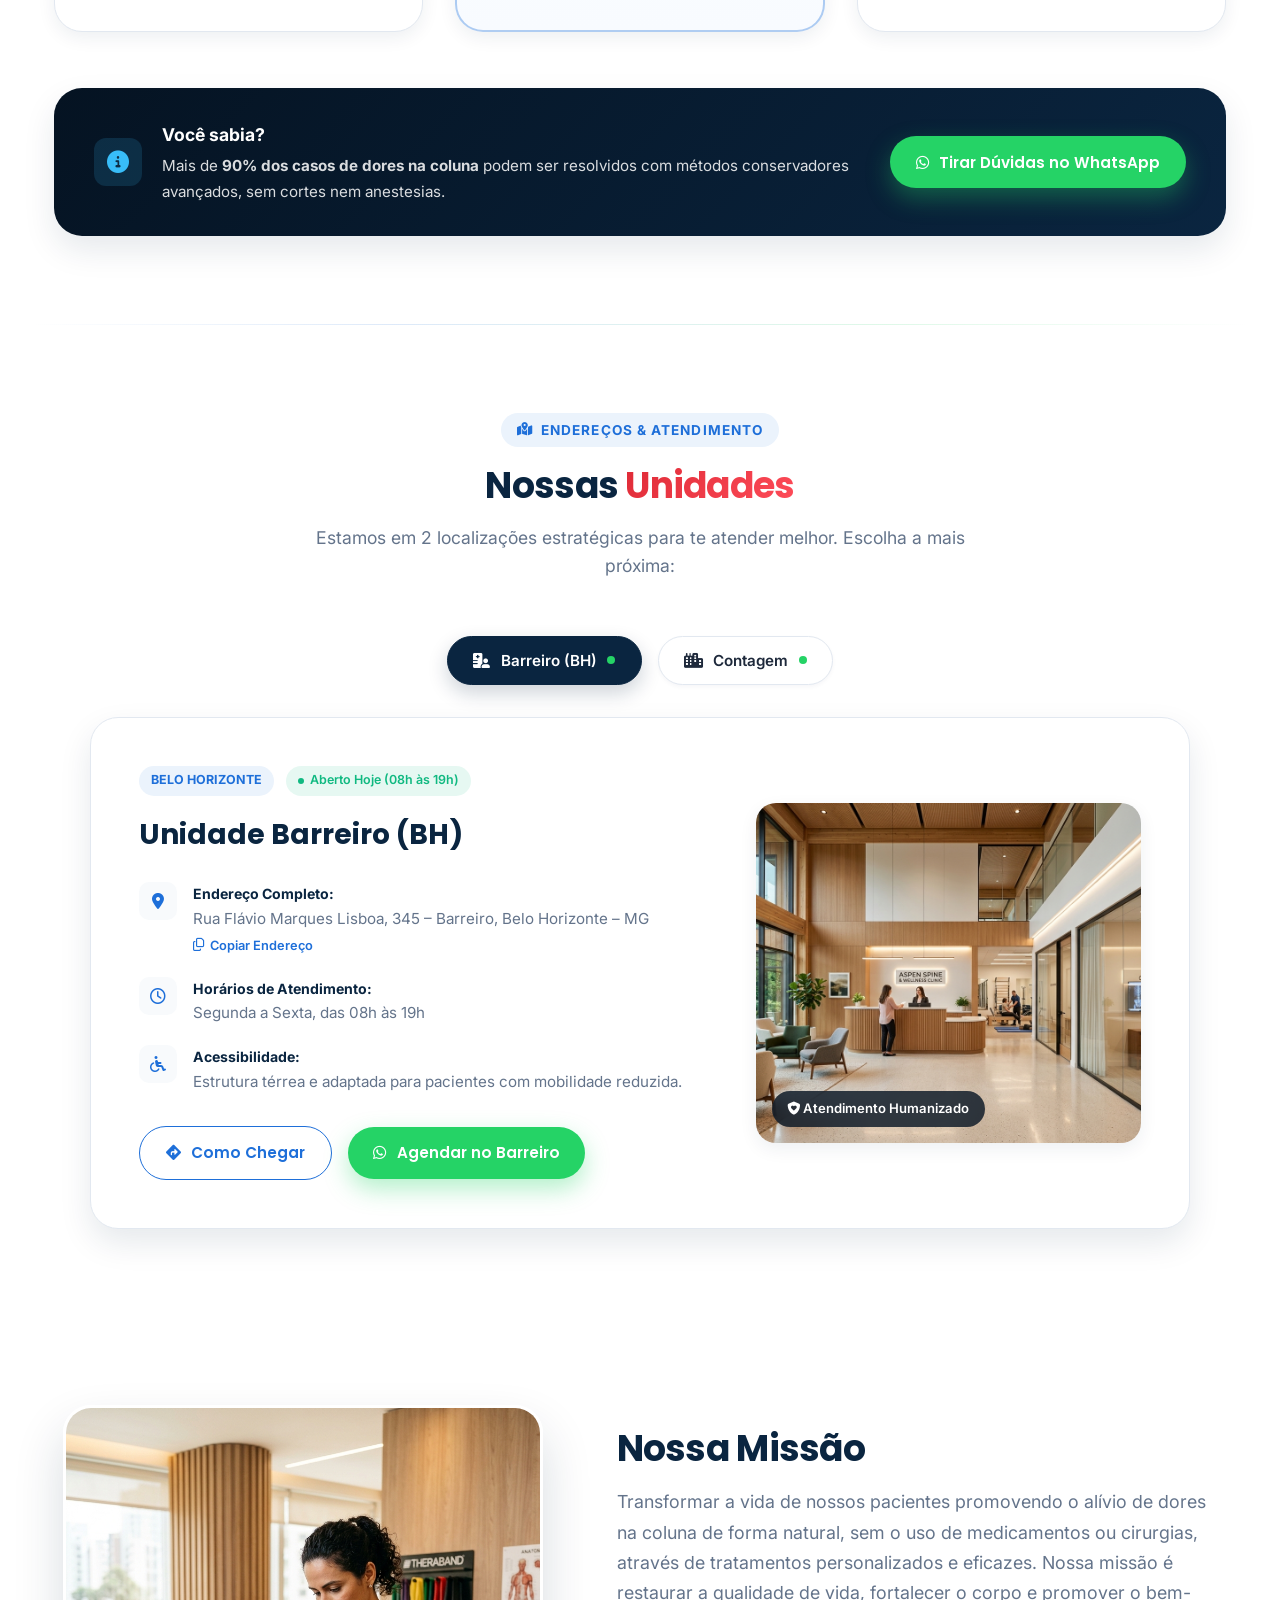
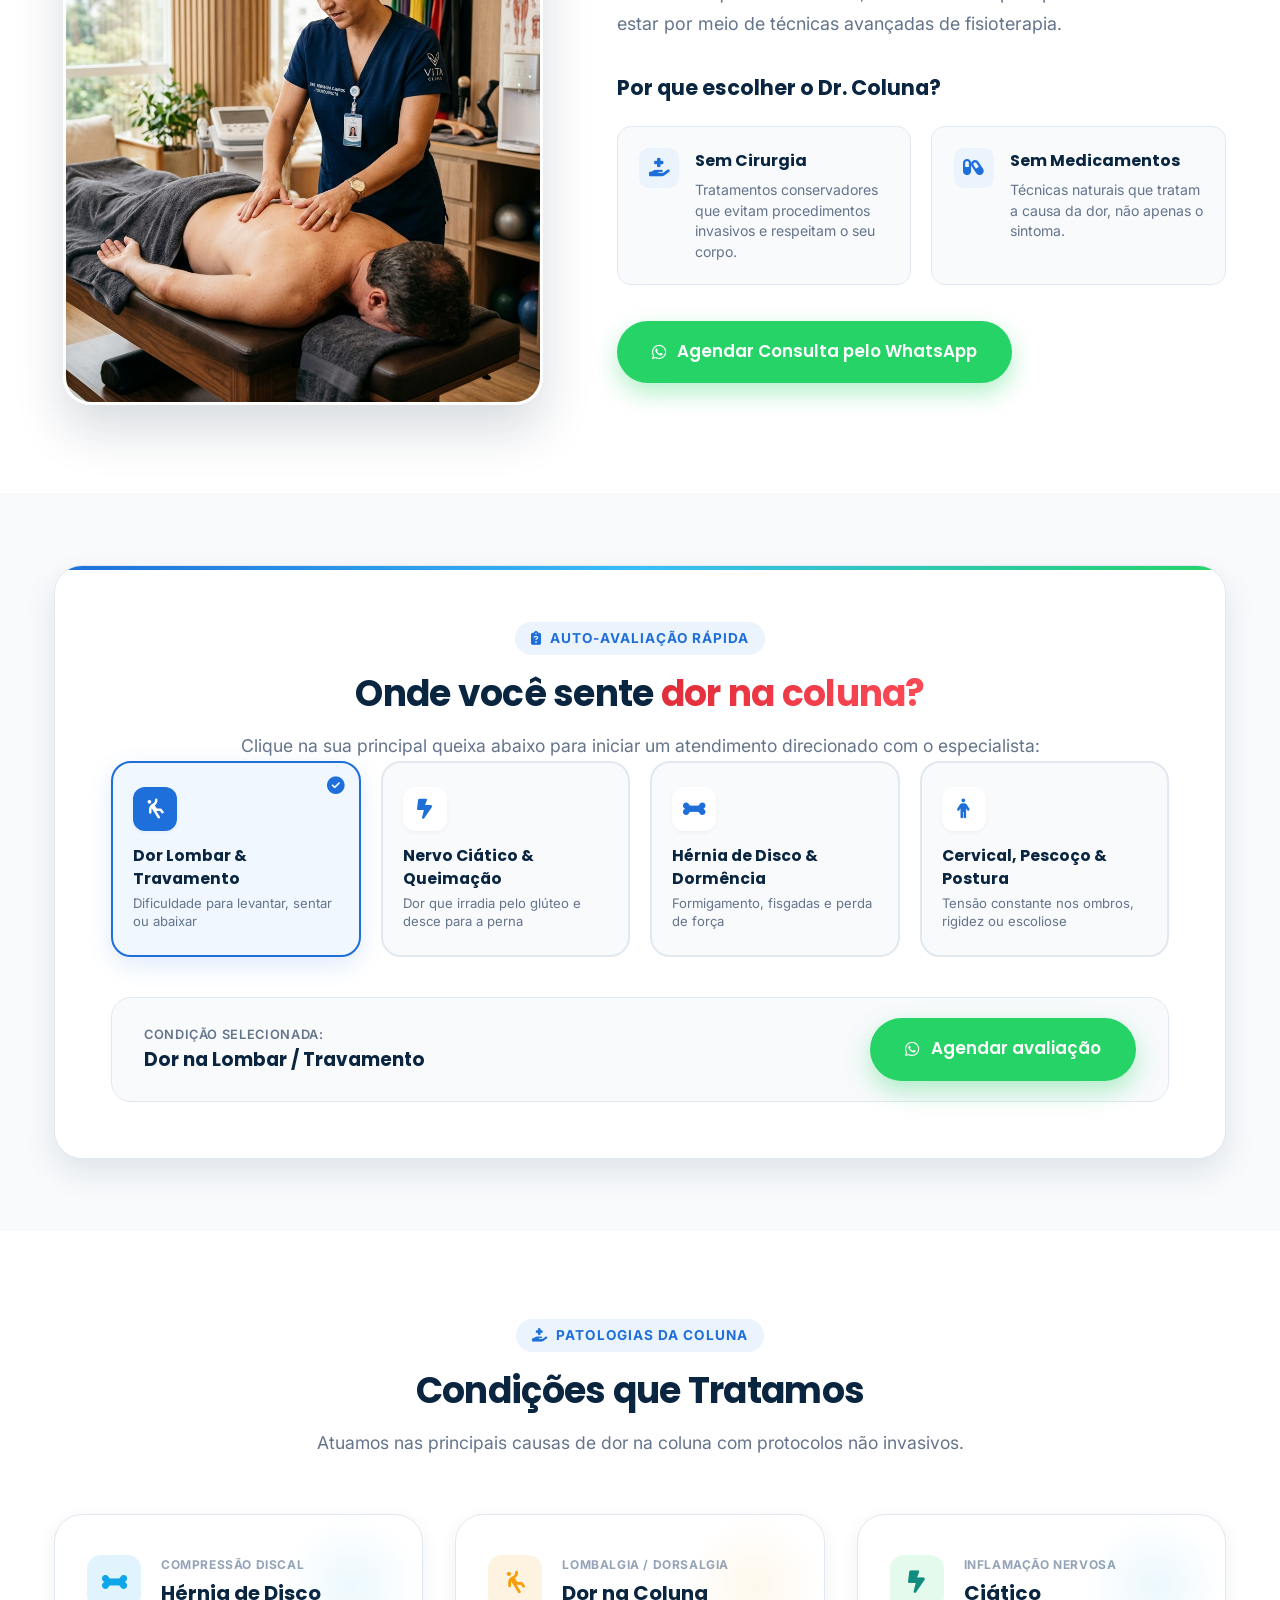
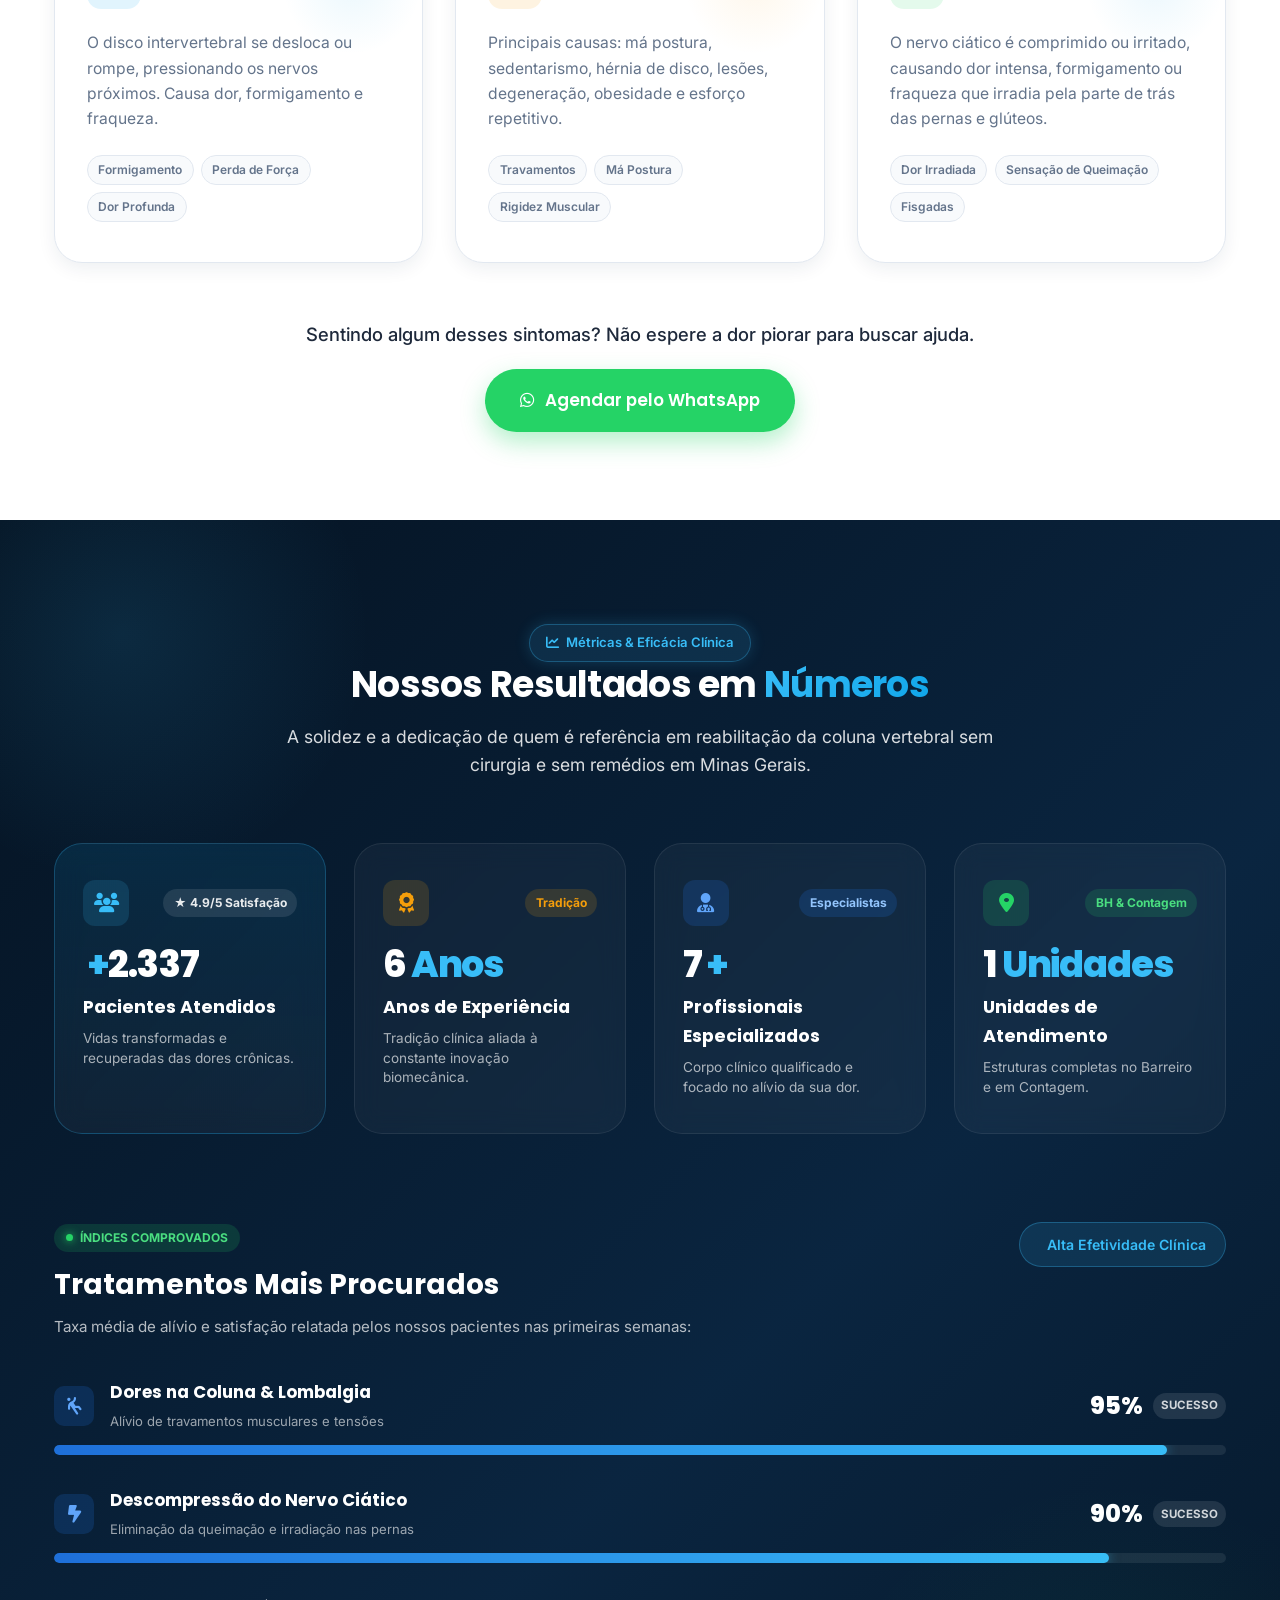
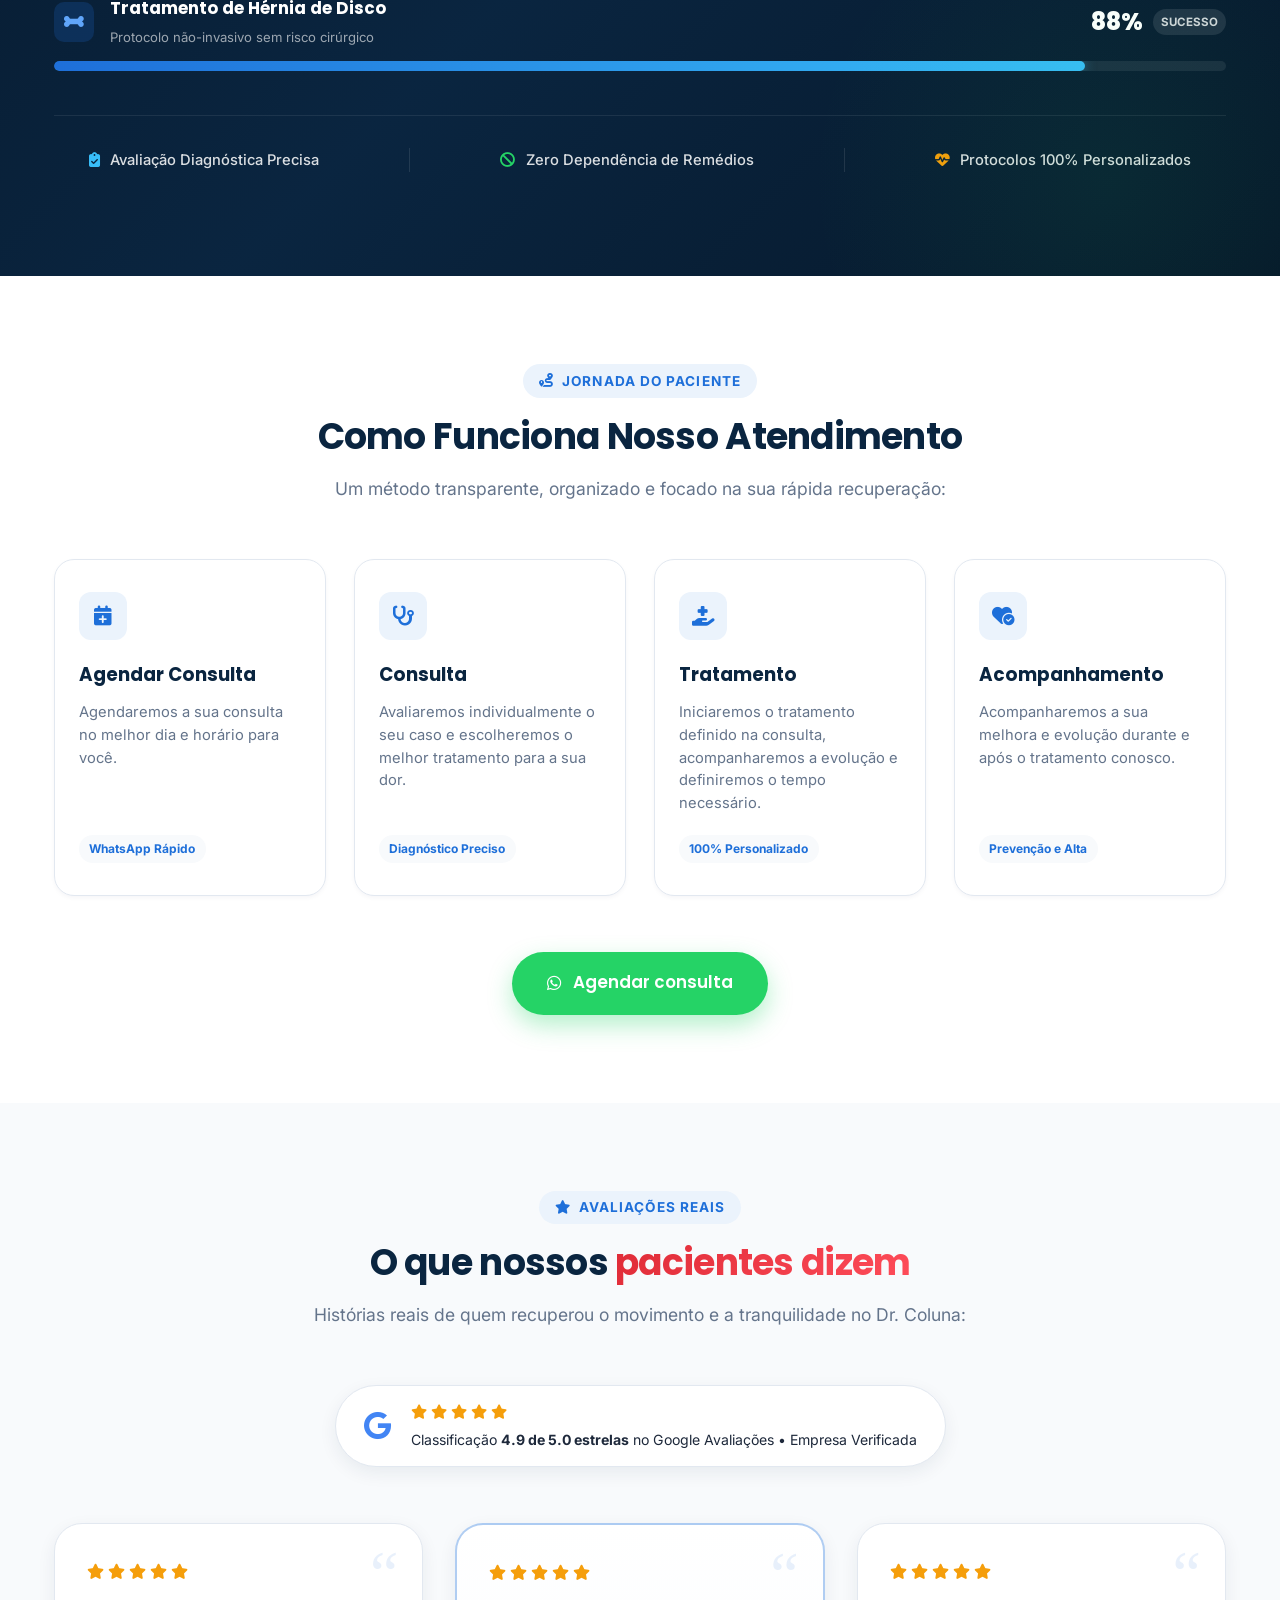
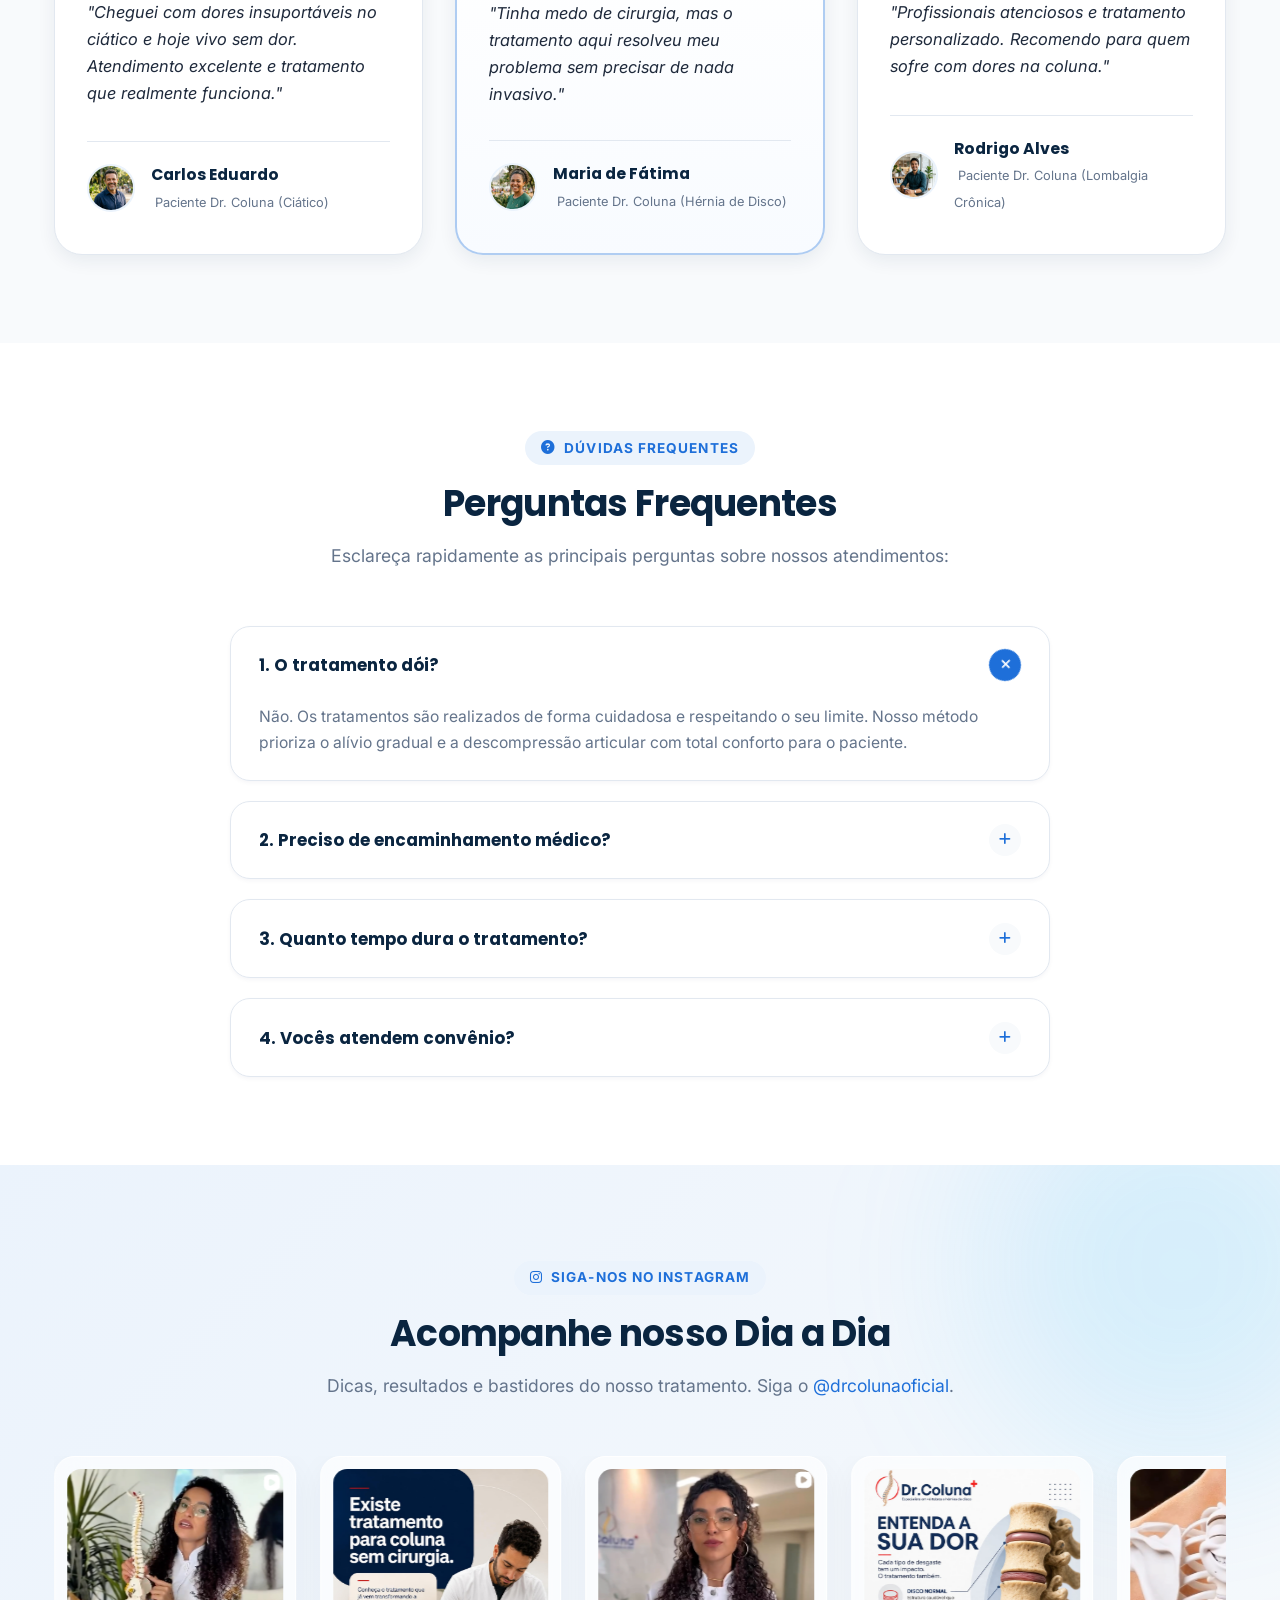
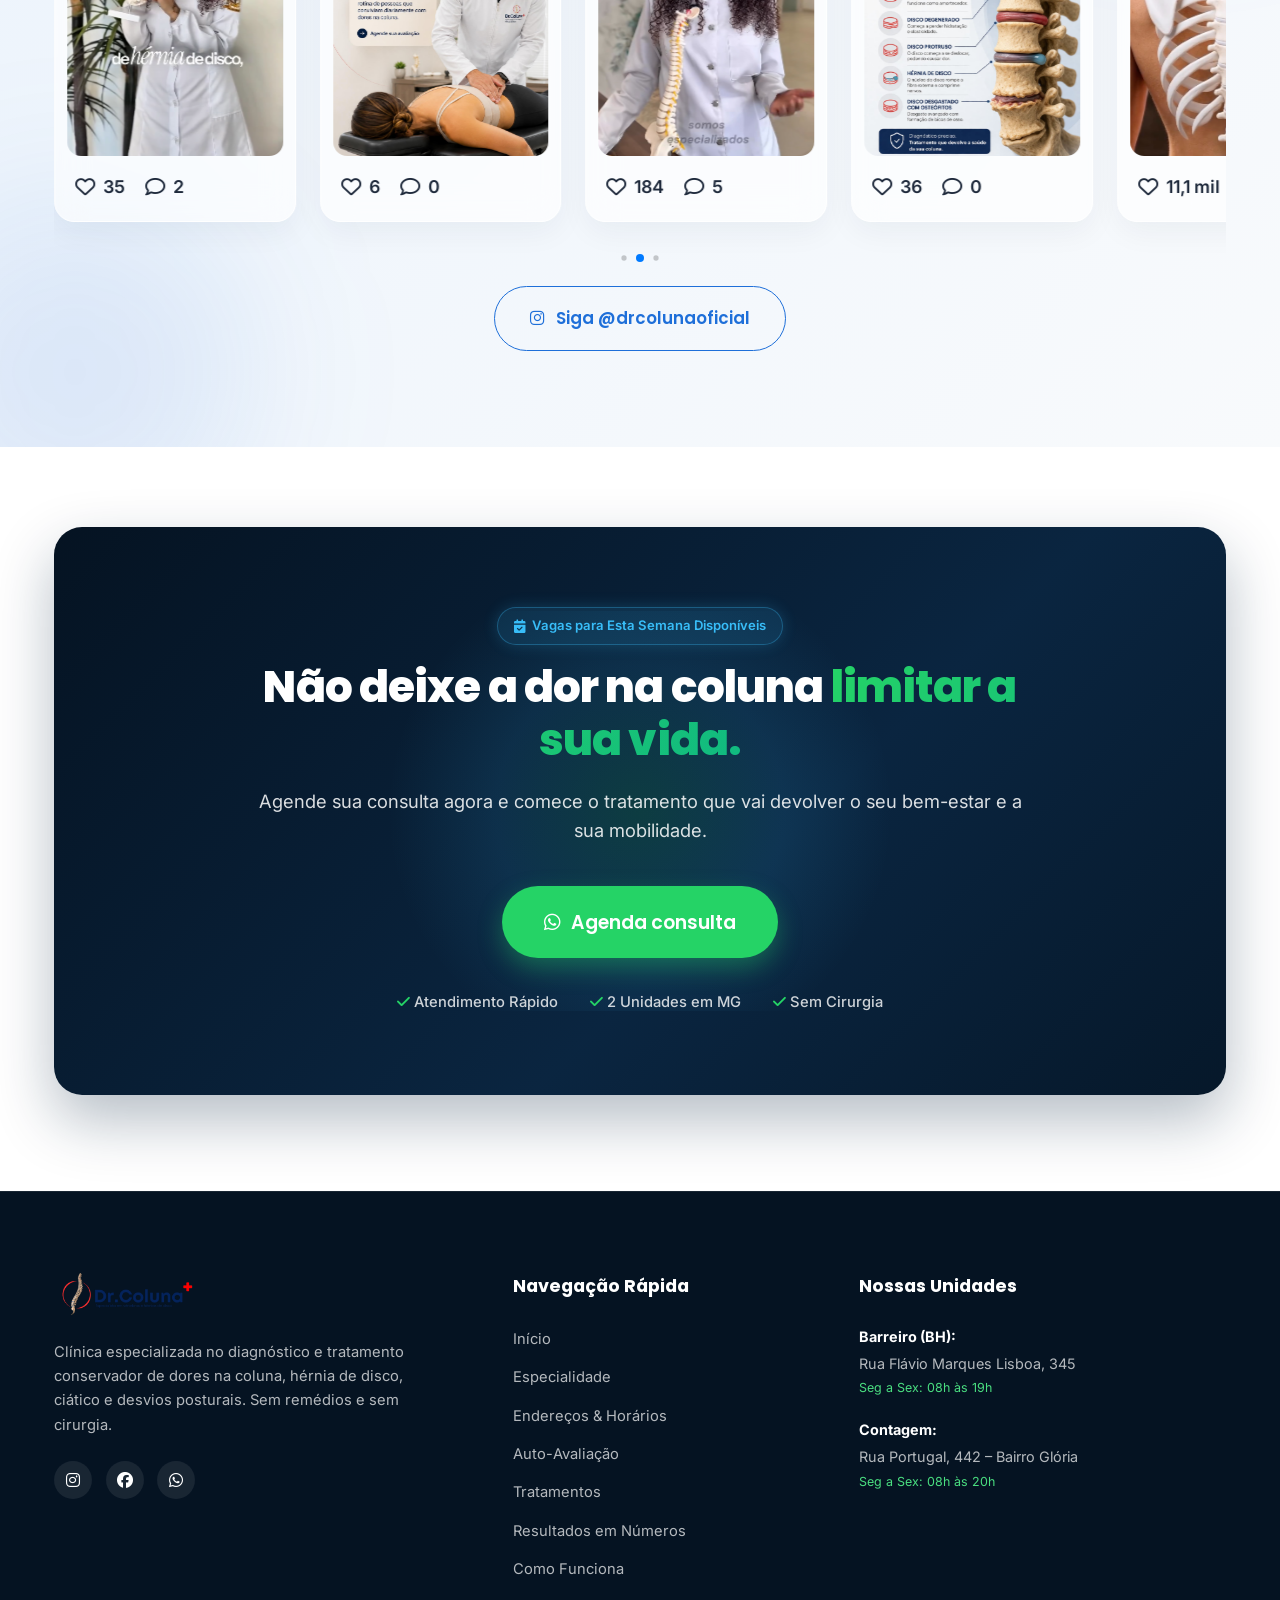
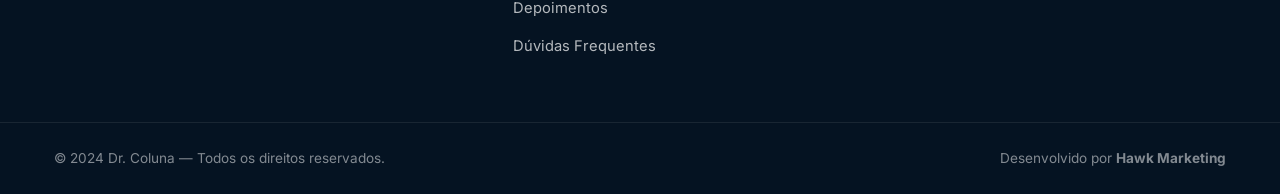
==== commit de73cf23: "fix: ajusta navegação e CTAs no mobile" ====
--- a/index.html
+++ b/index.html
@@ -623,7 +623,7 @@
                             <strong id="selectedSymptomText">Dor na Lombar / Travamento</strong>
                         </div>
                         <a id="triageWaBtn" href="https://wa.me/5531999999999?text=Ol%C3%A1!%20Sinto%20dores%20na%20regi%C3%A3o%20lombar%20e%20gostaria%20de%20agendar%20uma%20avalia%C3%A7%C3%A3o%20no%20Dr.%20Coluna." class="btn btn-whatsapp btn-lg btn-shimmer" target="_blank" rel="noopener noreferrer">
-                            <i class="fa-brands fa-whatsapp"></i> Agendar Avaliação para este Caso
+                            <i class="fa-brands fa-whatsapp"></i> Agendar avaliação
                         </a>
                     </div>
                 </div>
@@ -958,7 +958,7 @@
 
                 <div class="steps-cta text-center">
                     <a href="https://wa.me/5531999999999?text=Ol%C3%A1!%20Gostaria%20de%20agendar%20minha%20consulta%20com%20o%20Dr.%20Coluna." class="btn btn-whatsapp btn-lg btn-shimmer" target="_blank" rel="noopener noreferrer">
-                        <i class="fa-brands fa-whatsapp"></i> Agendar Consulta pelo WhatsApp
+                        <i class="fa-brands fa-whatsapp"></i> Agendar consulta
                     </a>
                 </div>
             </div>
@@ -1276,7 +1276,7 @@
                         <div class="final-cta-action">
                             <a href="https://wa.me/5531999999999?text=Ol%C3%A1!%20Quero%20agendar%20minha%20consulta%20com%20o%20Dr.%20Coluna." class="btn btn-whatsapp btn-xl btn-shimmer pulse-btn" target="_blank" rel="noopener noreferrer">
                                 <i class="fa-brands fa-whatsapp"></i>
-                                <span>Agendar Consulta pelo WhatsApp</span>
+                                <span>Agenda consulta</span>
                             </a>
                         </div>
 
--- a/style.css
+++ b/style.css
@@ -3002,34 +3002,129 @@
 }
 
 @media (max-width: 992px) {
+    html,
+    body {
+        max-width: 100%;
+        overflow-x: hidden;
+    }
+
+    /* Remove o containing block criado pelo blur do header para o menu
+       realmente ocupar o viewport inteiro, incluindo a barra superior. */
+    .site-header {
+        backdrop-filter: none;
+        -webkit-backdrop-filter: none;
+    }
+
+    .site-header.menu-open {
+        z-index: 10000;
+        background: transparent;
+        border-color: transparent;
+        box-shadow: none;
+    }
+
     .main-nav {
         position: fixed;
-        top: 0;
-        right: -100%;
-        width: 82%;
-        max-width: 360px;
-        height: 100vh;
-        background: var(--color-white);
-        box-shadow: -10px 0 30px rgba(0, 0, 0, 0.15);
-        padding: 5rem 2rem 2rem 2rem;
-        transition: right 0.35s cubic-bezier(0.16, 1, 0.3, 1);
-        z-index: 1000;
+        inset: 0;
+        width: 100vw;
+        max-width: none;
+        height: 100dvh;
+        background: rgba(255, 255, 255, 0.2);
+        backdrop-filter: blur(40px) saturate(80%);
+        -webkit-backdrop-filter: blur(40px) saturate(80%);
+        box-shadow: inset 0 1px 0 rgba(255, 255, 255, 0.85);
+        padding: max(6rem, env(safe-area-inset-top)) 1.5rem max(2rem, env(safe-area-inset-bottom));
+        transform: translateY(-102%);
+        opacity: 0;
+        visibility: hidden;
+        transition:
+            transform 0.45s cubic-bezier(0.16, 1, 0.3, 1),
+            opacity 0.3s ease,
+            visibility 0s linear 0.35s;
+        z-index: 999;
         overflow-y: auto;
+        overscroll-behavior: contain;
+    }
+
+    .drawer-overlay {
+        display: none;
     }
 
     .main-nav.open {
-        right: 0;
+        transform: translateY(0);
+        opacity: 1;
+        visibility: visible;
+        transition-delay: 0s;
     }
 
     .nav-list {
+        width: min(100%, 460px);
+        min-height: 100%;
         flex-direction: column;
-        align-items: flex-start;
-        gap: 1.25rem;
+        align-items: stretch;
+        justify-content: center;
+        gap: 0.4rem;
+        margin: 0 auto;
     }
 
     .nav-link {
-        font-size: 1.15rem;
-        font-weight: 600;
+        display: block;
+        width: 100%;
+        padding: 1rem 0.25rem;
+        font-family: var(--font-heading);
+        font-size: clamp(1.45rem, 6vw, 2rem);
+        font-weight: 700;
+        color: rgba(10, 37, 64, 0.72);
+        text-align: center;
+        letter-spacing: -0.02em;
+    }
+
+    .nav-link::after {
+        left: 50%;
+        bottom: 0.55rem;
+        height: 2px;
+        background: linear-gradient(90deg, var(--color-accent), var(--color-cyan));
+        transform: translateX(-50%);
+    }
+
+    .nav-link:hover,
+    .nav-link.active {
+        color: var(--color-primary);
+    }
+
+    .nav-link:hover::after,
+    .nav-link.active::after {
+        width: 44px;
+    }
+
+    .mobile-toggle.open {
+        position: fixed;
+        top: max(1.5rem, env(safe-area-inset-top));
+        left: 50%;
+        width: 44px;
+        height: 44px;
+        transform: translateX(-50%);
+        align-items: center;
+        justify-content: center;
+        border-radius: 0;
+        background: transparent;
+        backdrop-filter: none;
+        -webkit-backdrop-filter: none;
+        box-shadow: none;
+    }
+
+    .mobile-toggle.open .bar {
+        position: absolute;
+        width: 24px;
+        height: 2.5px;
+        background-color: var(--color-primary);
+    }
+
+    .mobile-toggle.open .bar:nth-child(1) {
+        transform: rotate(45deg);
+    }
+
+    .mobile-toggle.open .bar:nth-child(3) {
+        transform: rotate(-45deg);
     }
 
     .mobile-toggle {
@@ -3198,8 +3293,9 @@
     }
 
     .main-nav {
-        width: min(86%, 340px);
-        padding: 5.25rem 1.5rem 2rem;
+        width: 100vw;
+        max-width: none;
+        padding: max(5.5rem, env(safe-area-inset-top)) 1.25rem max(1.5rem, env(safe-area-inset-bottom));
     }
 
     .nav-list {
@@ -3257,11 +3353,17 @@
     .hero-cta-group .btn,
     .pillars-banner .btn,
     .unit-panel-actions .btn,
+    .mission-actions .btn,
     .triage-action-bar .btn,
     .final-cta-action .btn {
         width: 100%;
+        max-width: 100%;
+        min-width: 0;
+        padding-left: 1.25rem;
+        padding-right: 1.25rem;
         justify-content: center;
         white-space: normal;
+        overflow-wrap: anywhere;
         text-align: center;
         line-height: 1.35;
     }
@@ -3372,6 +3474,19 @@
         height: clamp(360px, 115vw, 500px);
     }
 
+    .mission-grid,
+    .mission-grid > *,
+    .mission-content,
+    .mission-actions,
+    .mission-img-wrapper {
+        min-width: 0;
+        max-width: 100%;
+    }
+
+    .mission-actions {
+        width: 100%;
+    }
+
     .mission-stat-badge {
         left: 12px;
         bottom: 12px;
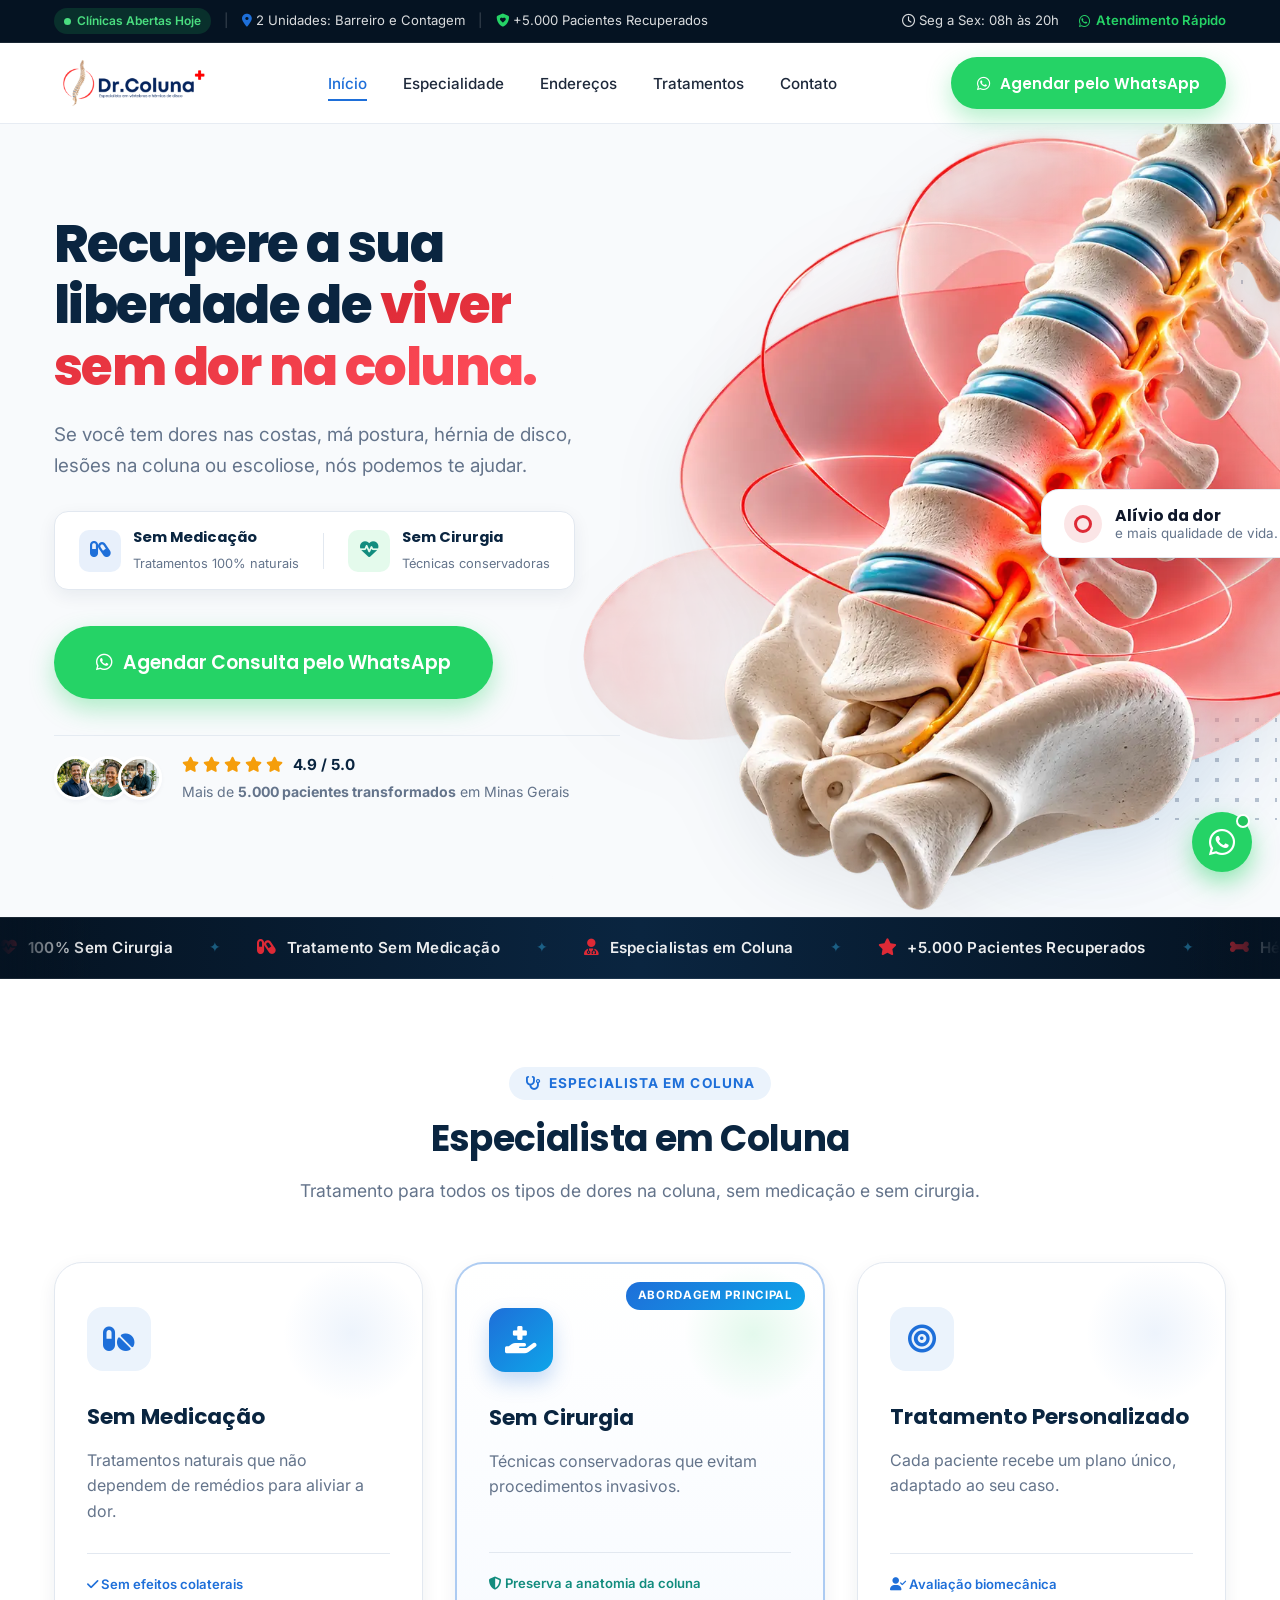
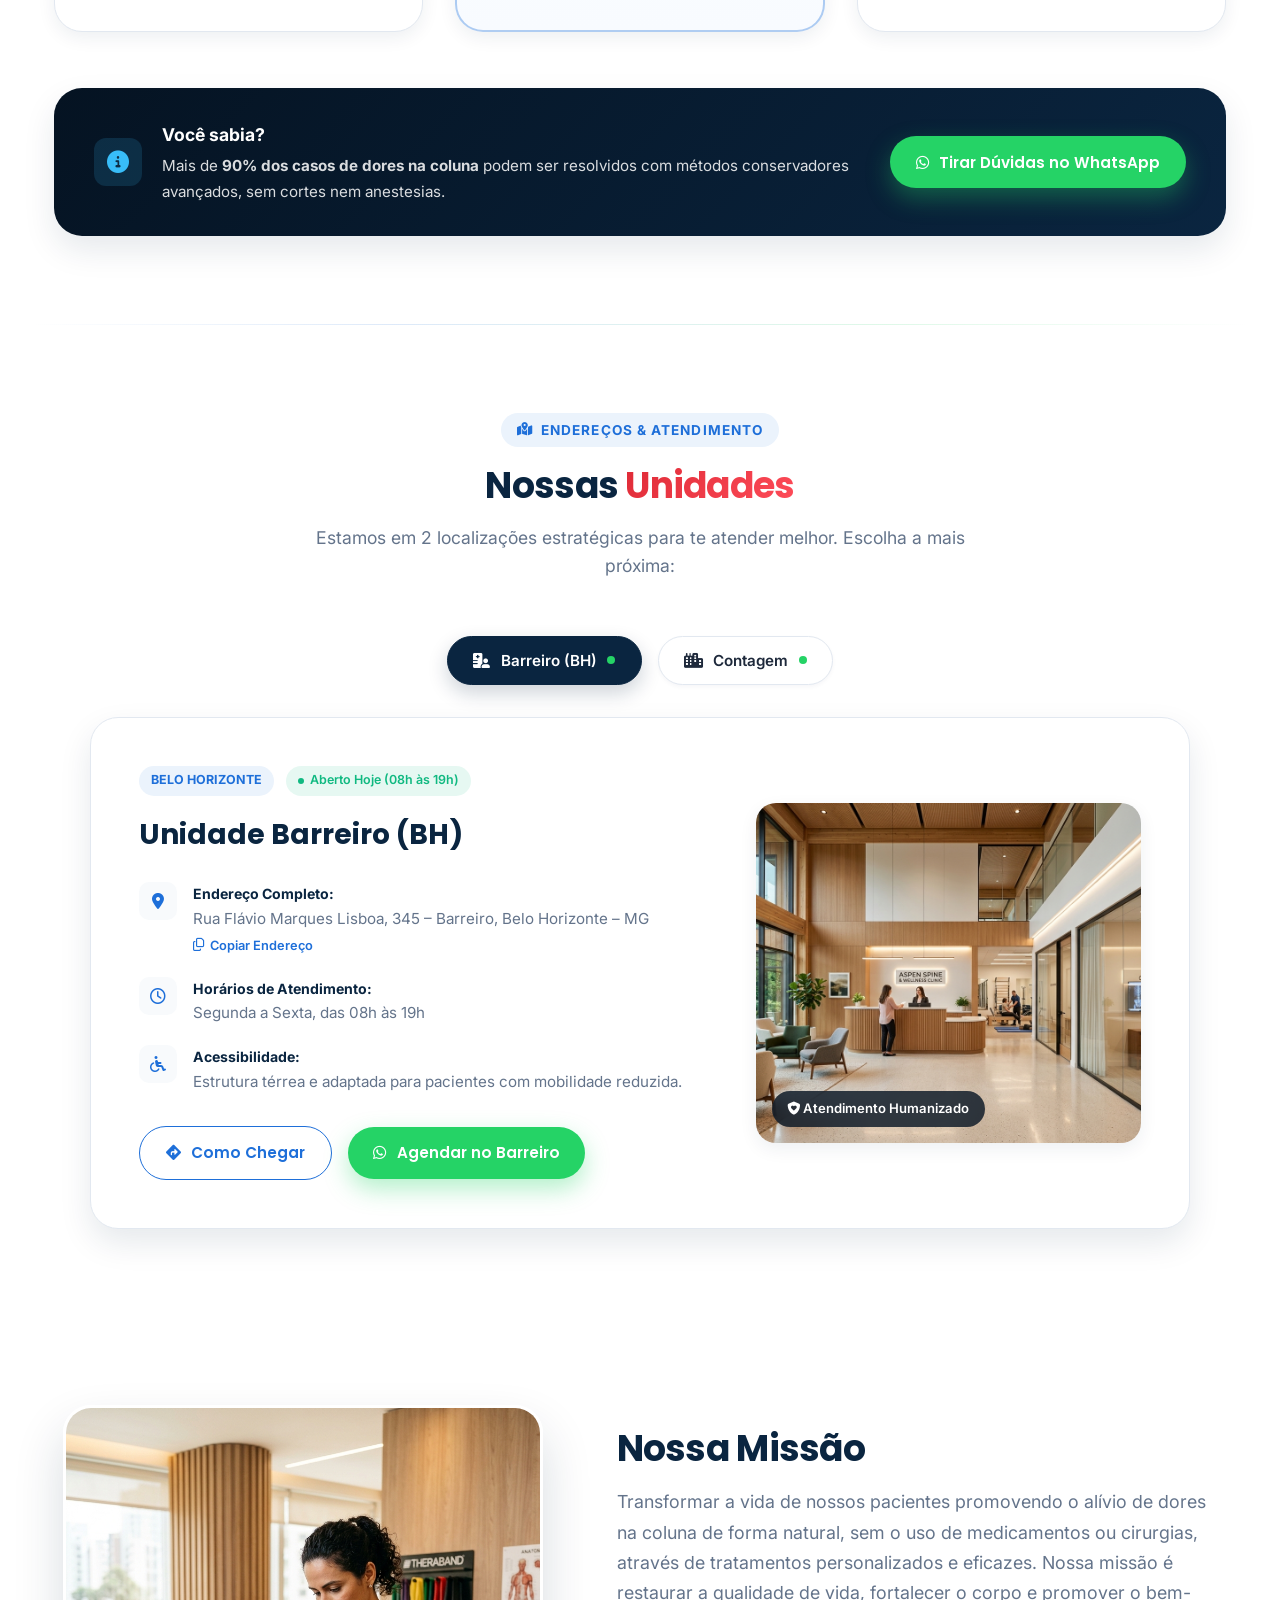
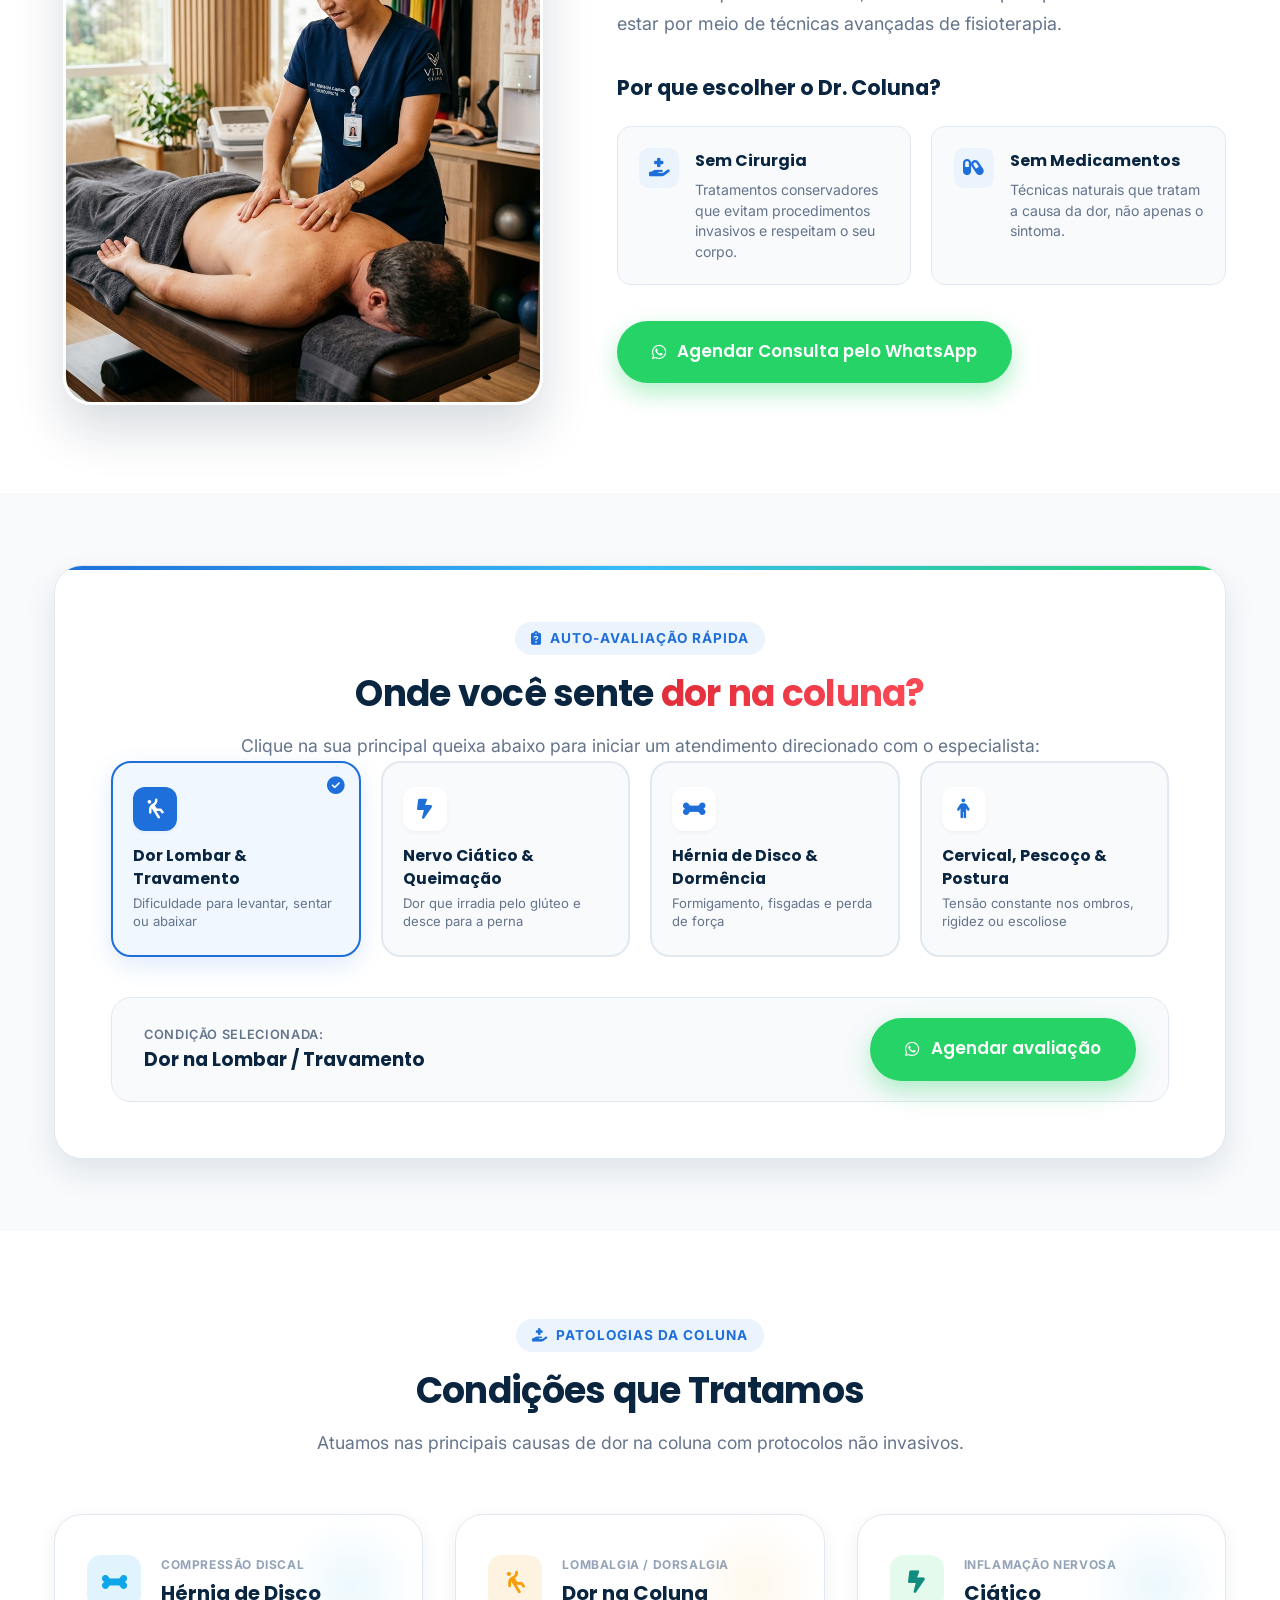
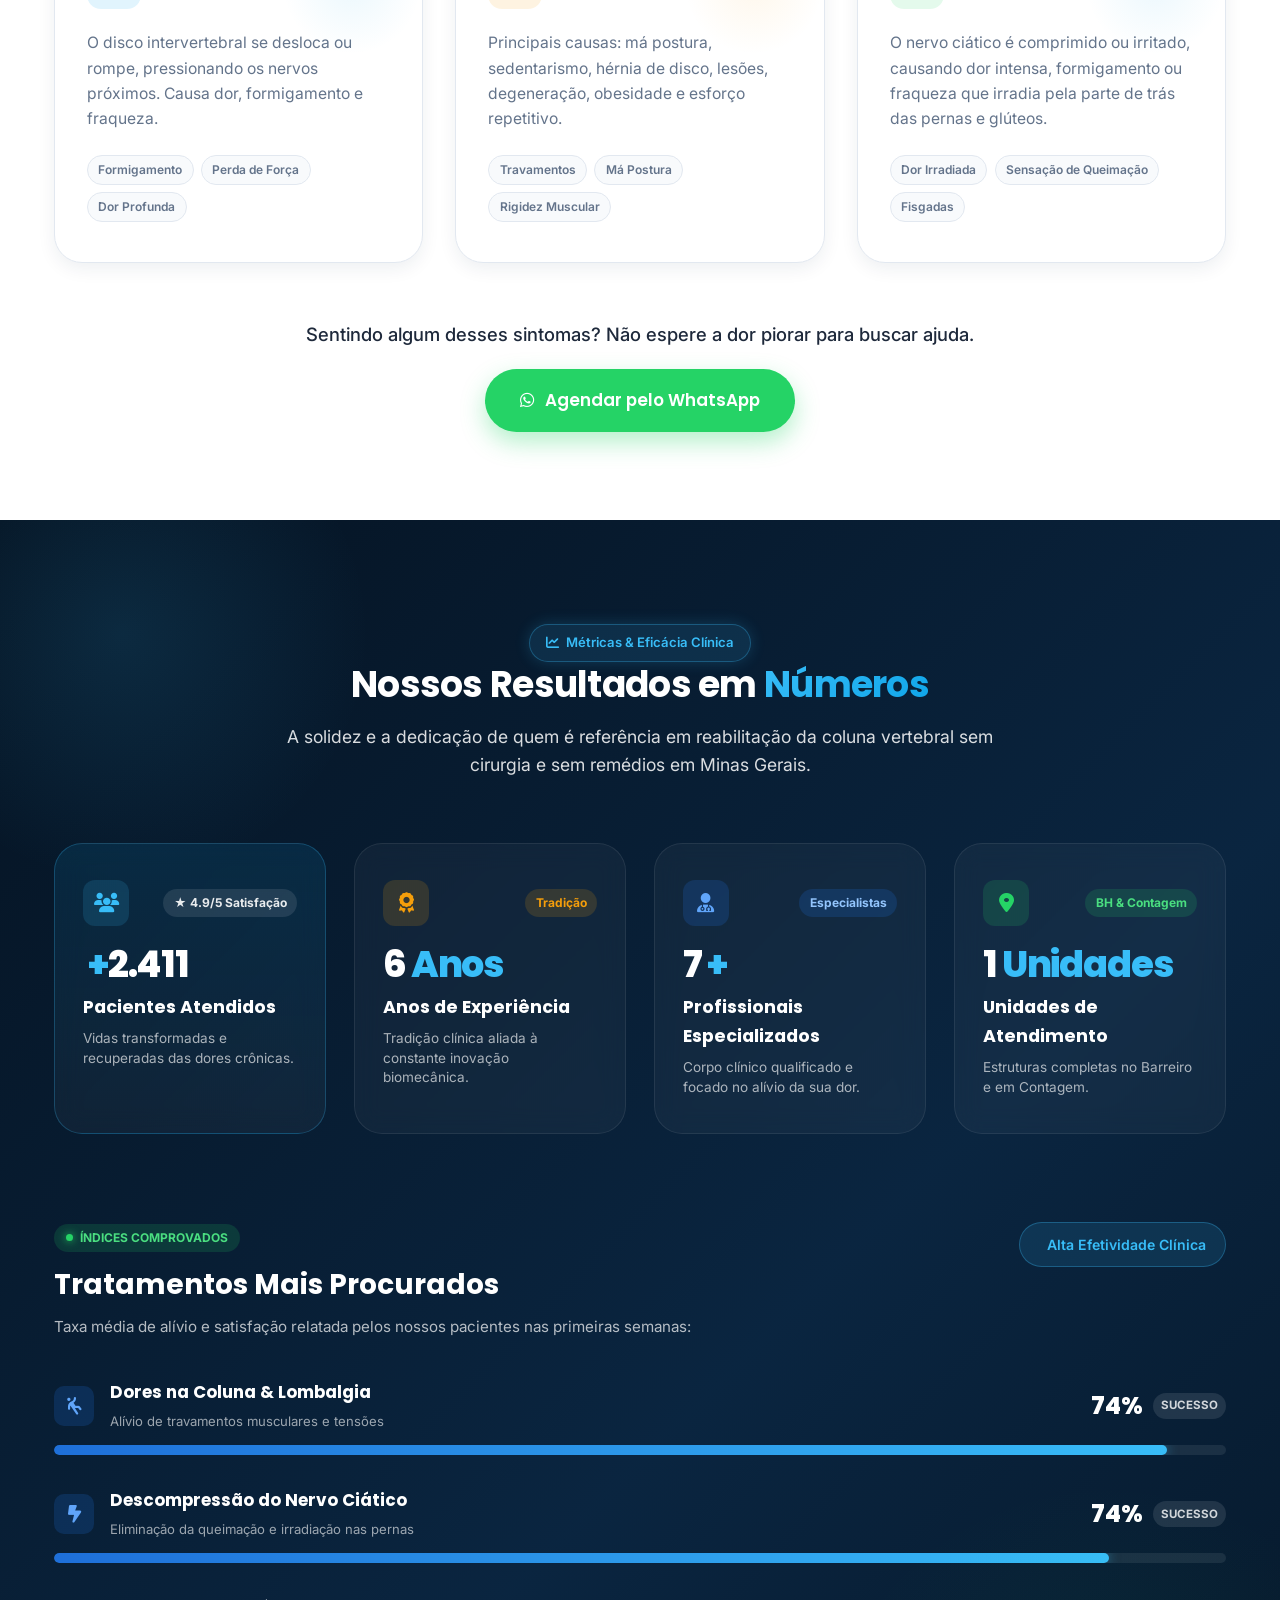
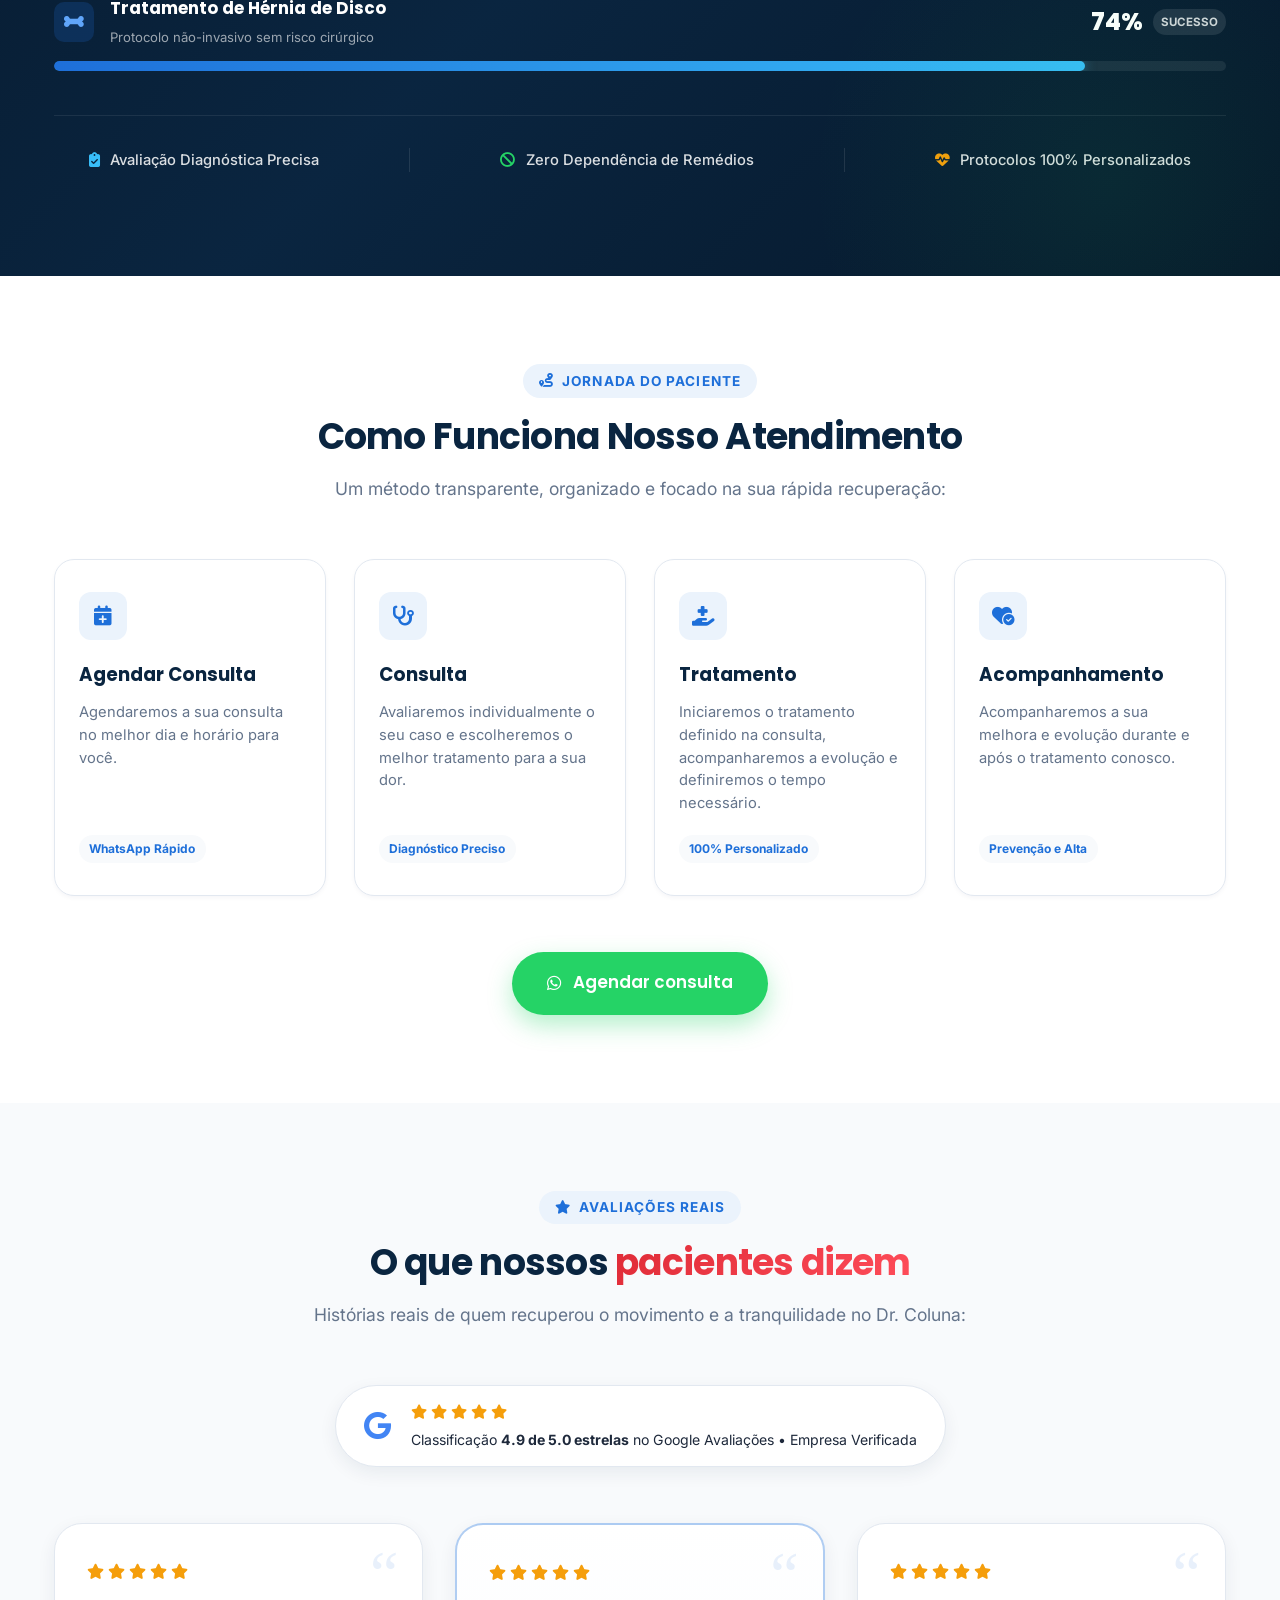
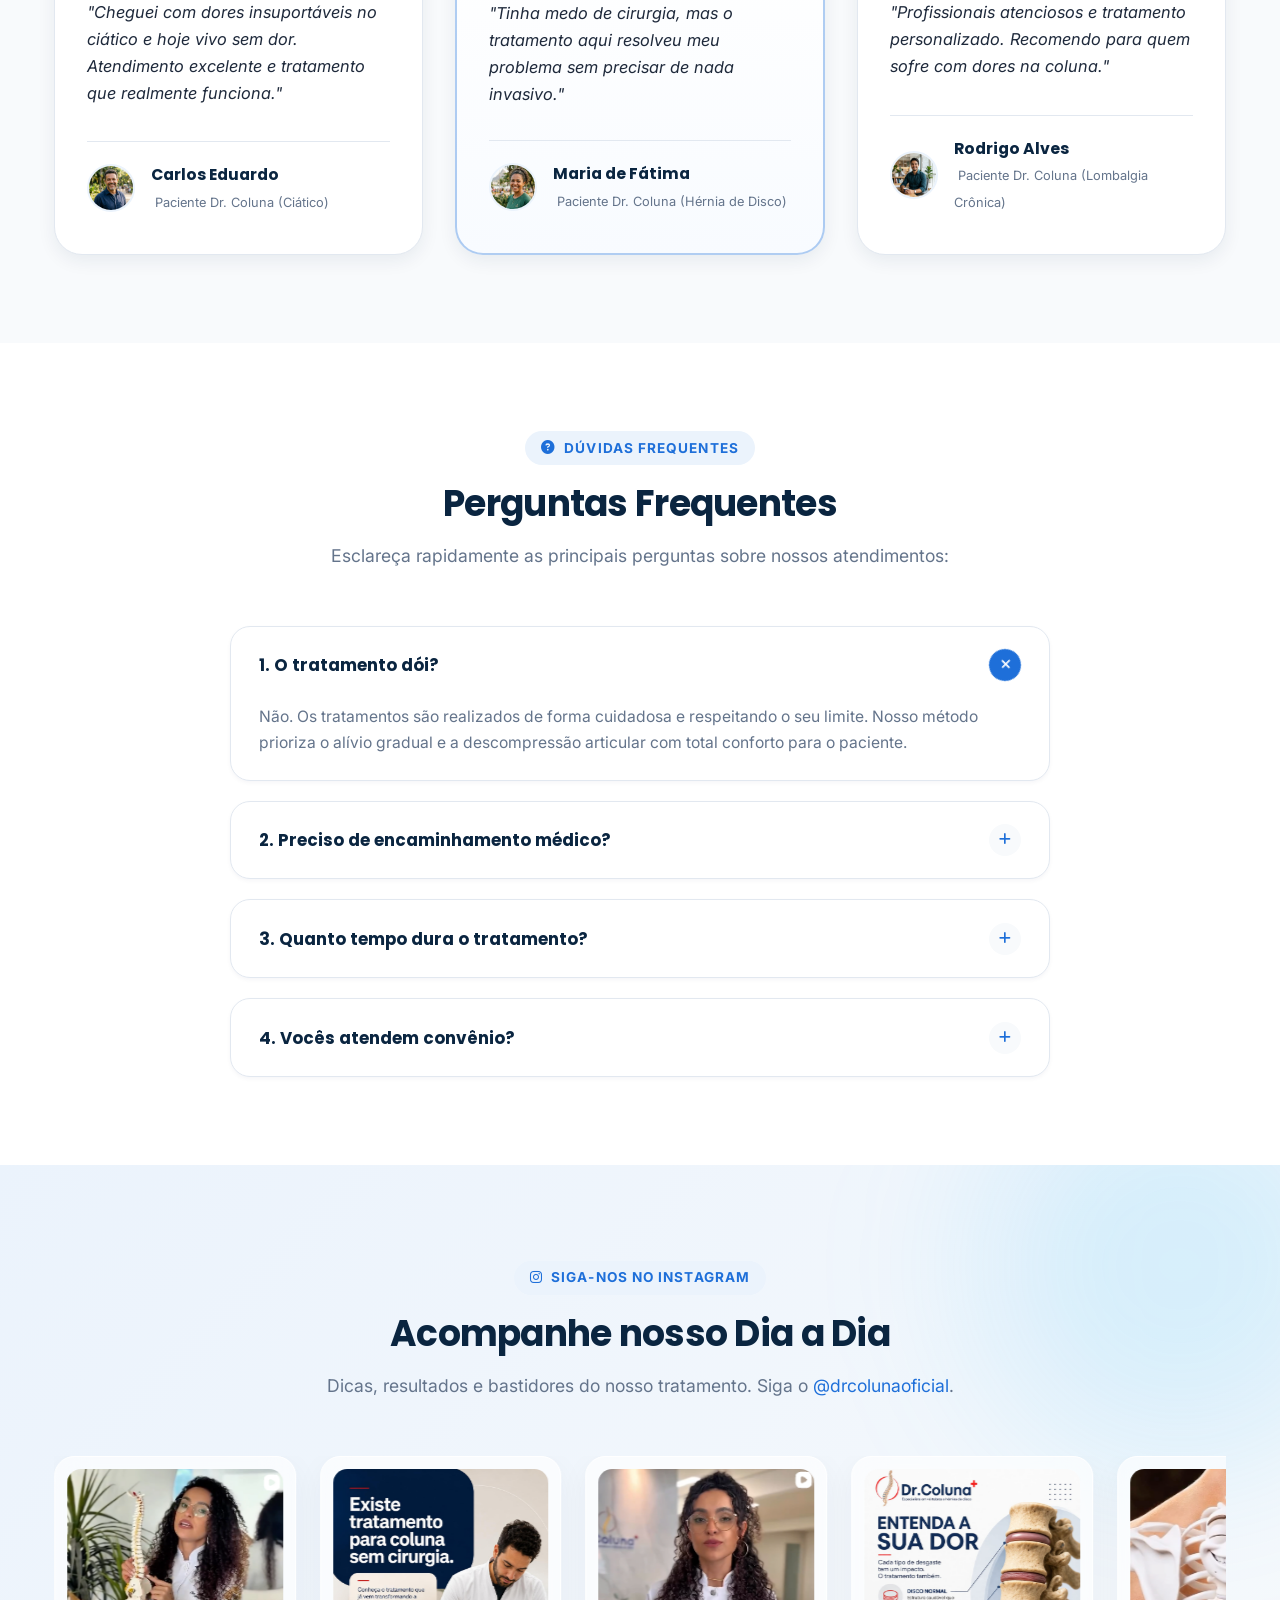
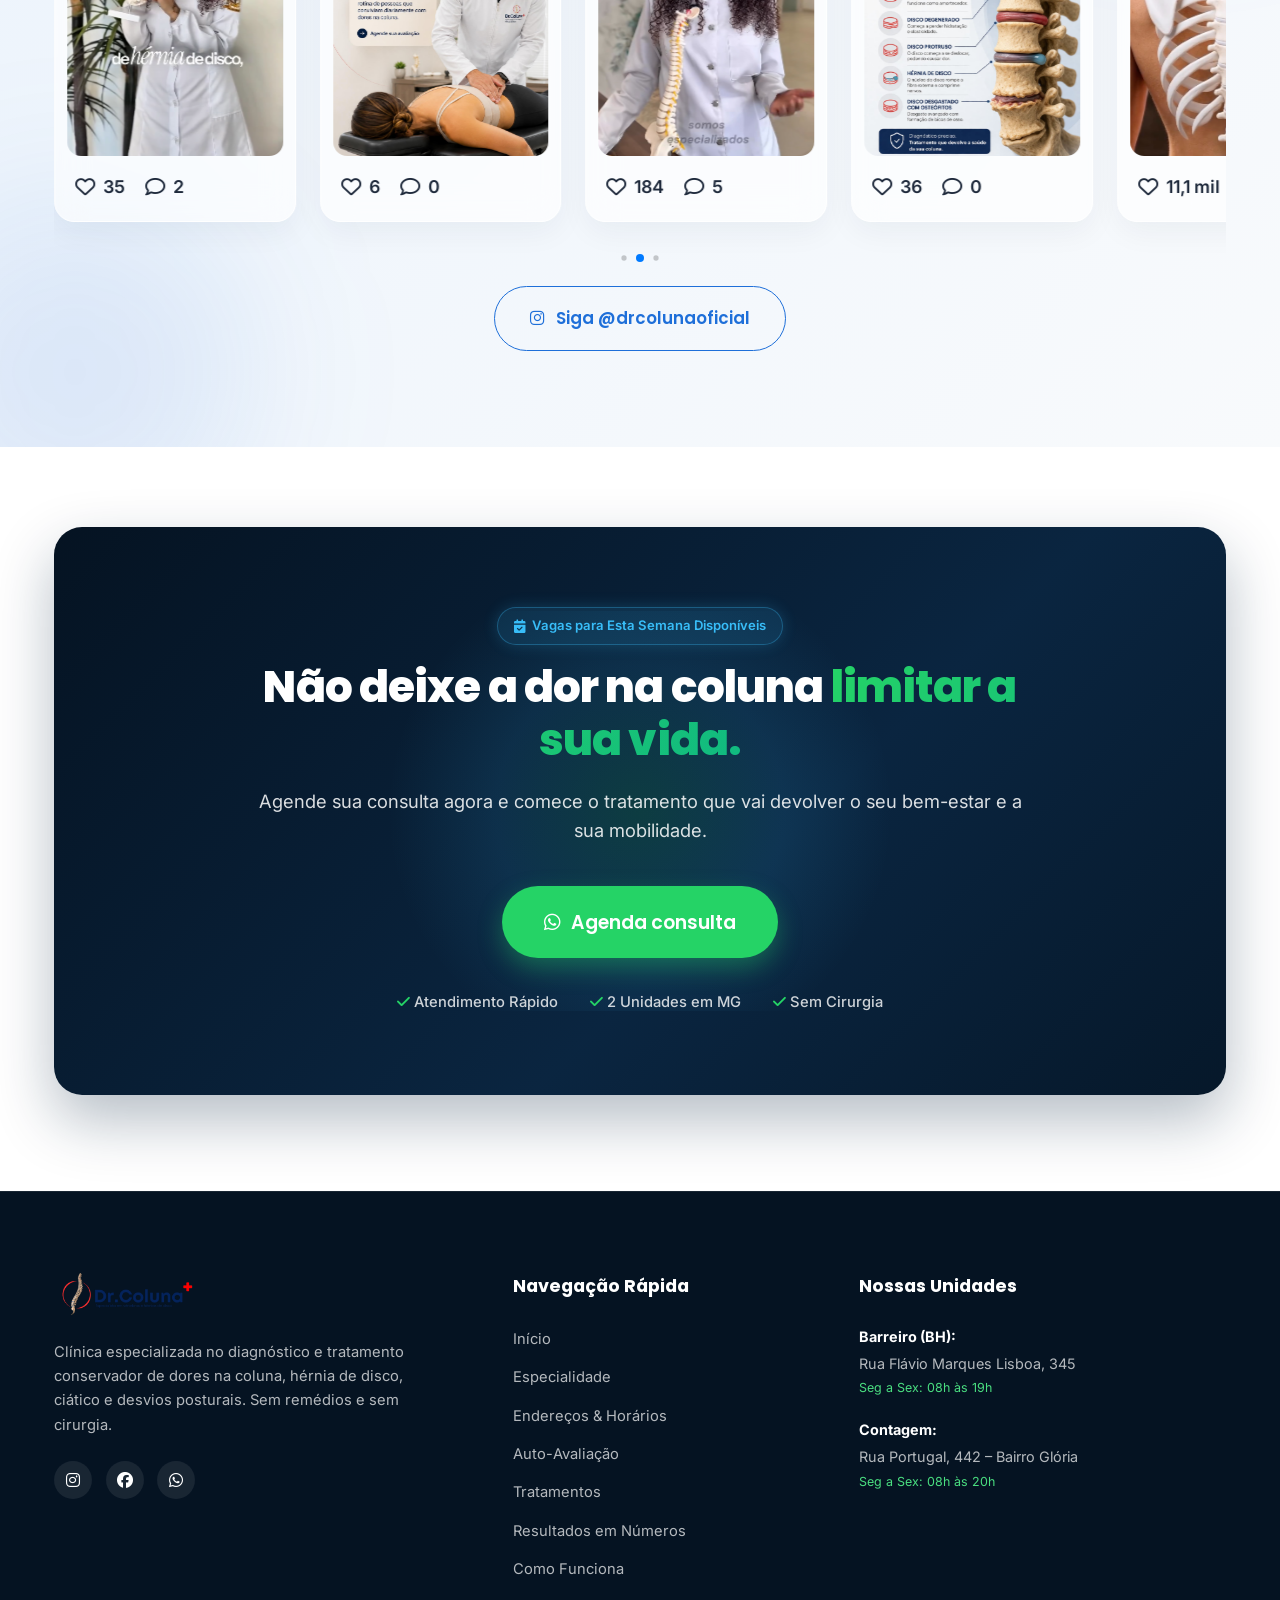
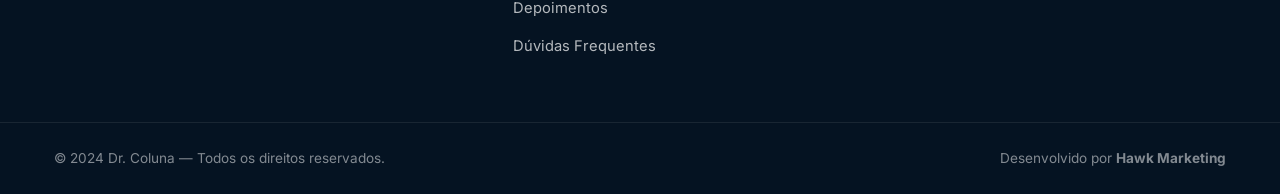
==== commit 166ef276: "fix: corrige sequência ativa do menu" ====
--- a/index.html
+++ b/index.html
@@ -67,8 +67,8 @@
                 <ul class="nav-list">
                     <li><a href="#inicio" class="nav-link active">Início</a></li>
                     <li><a href="#especialidade" class="nav-link">Especialidade</a></li>
+                    <li><a href="#unidades" class="nav-link">Endereços</a></li>
                     <li><a href="#condicoes" class="nav-link">Tratamentos</a></li>
-                    <li><a href="#unidades" class="nav-link">Endereços</a></li>
                     <li><a href="#contato" class="nav-link">Contato</a></li>
                 </ul>
             </nav>
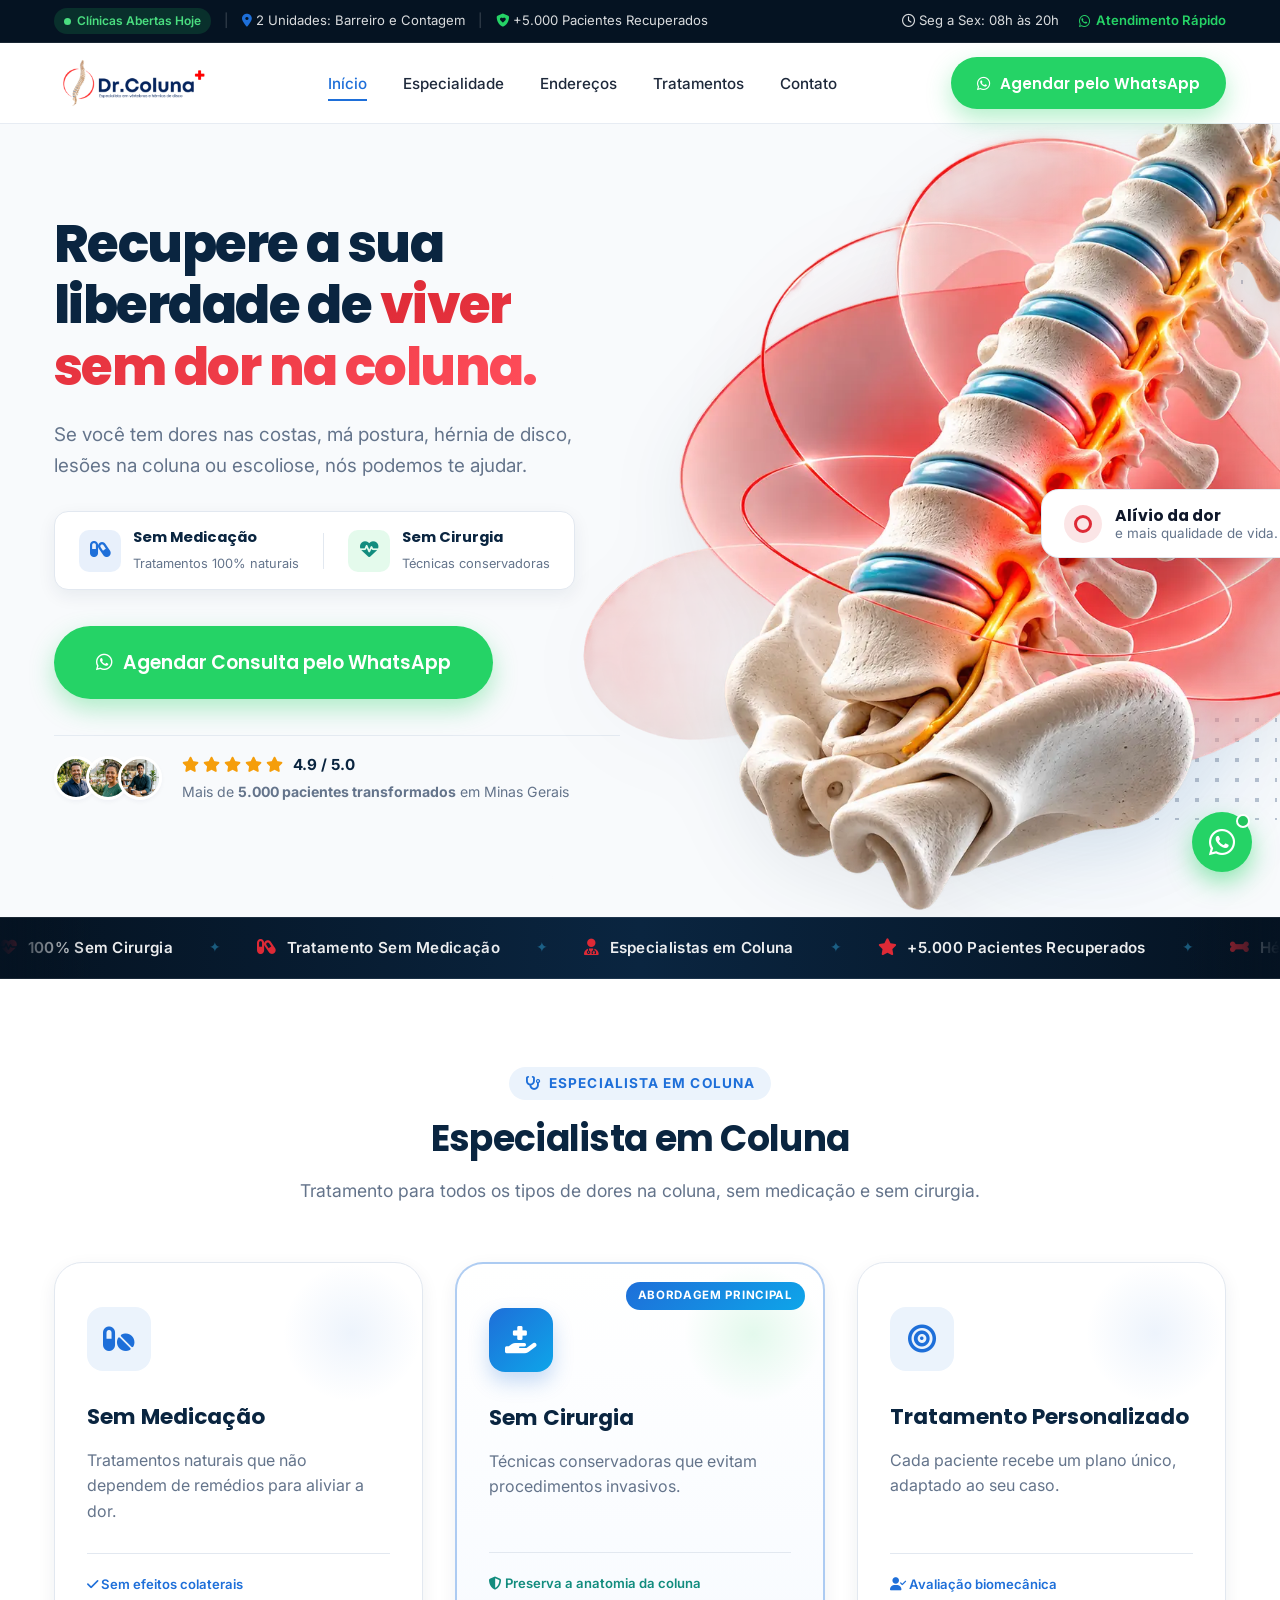
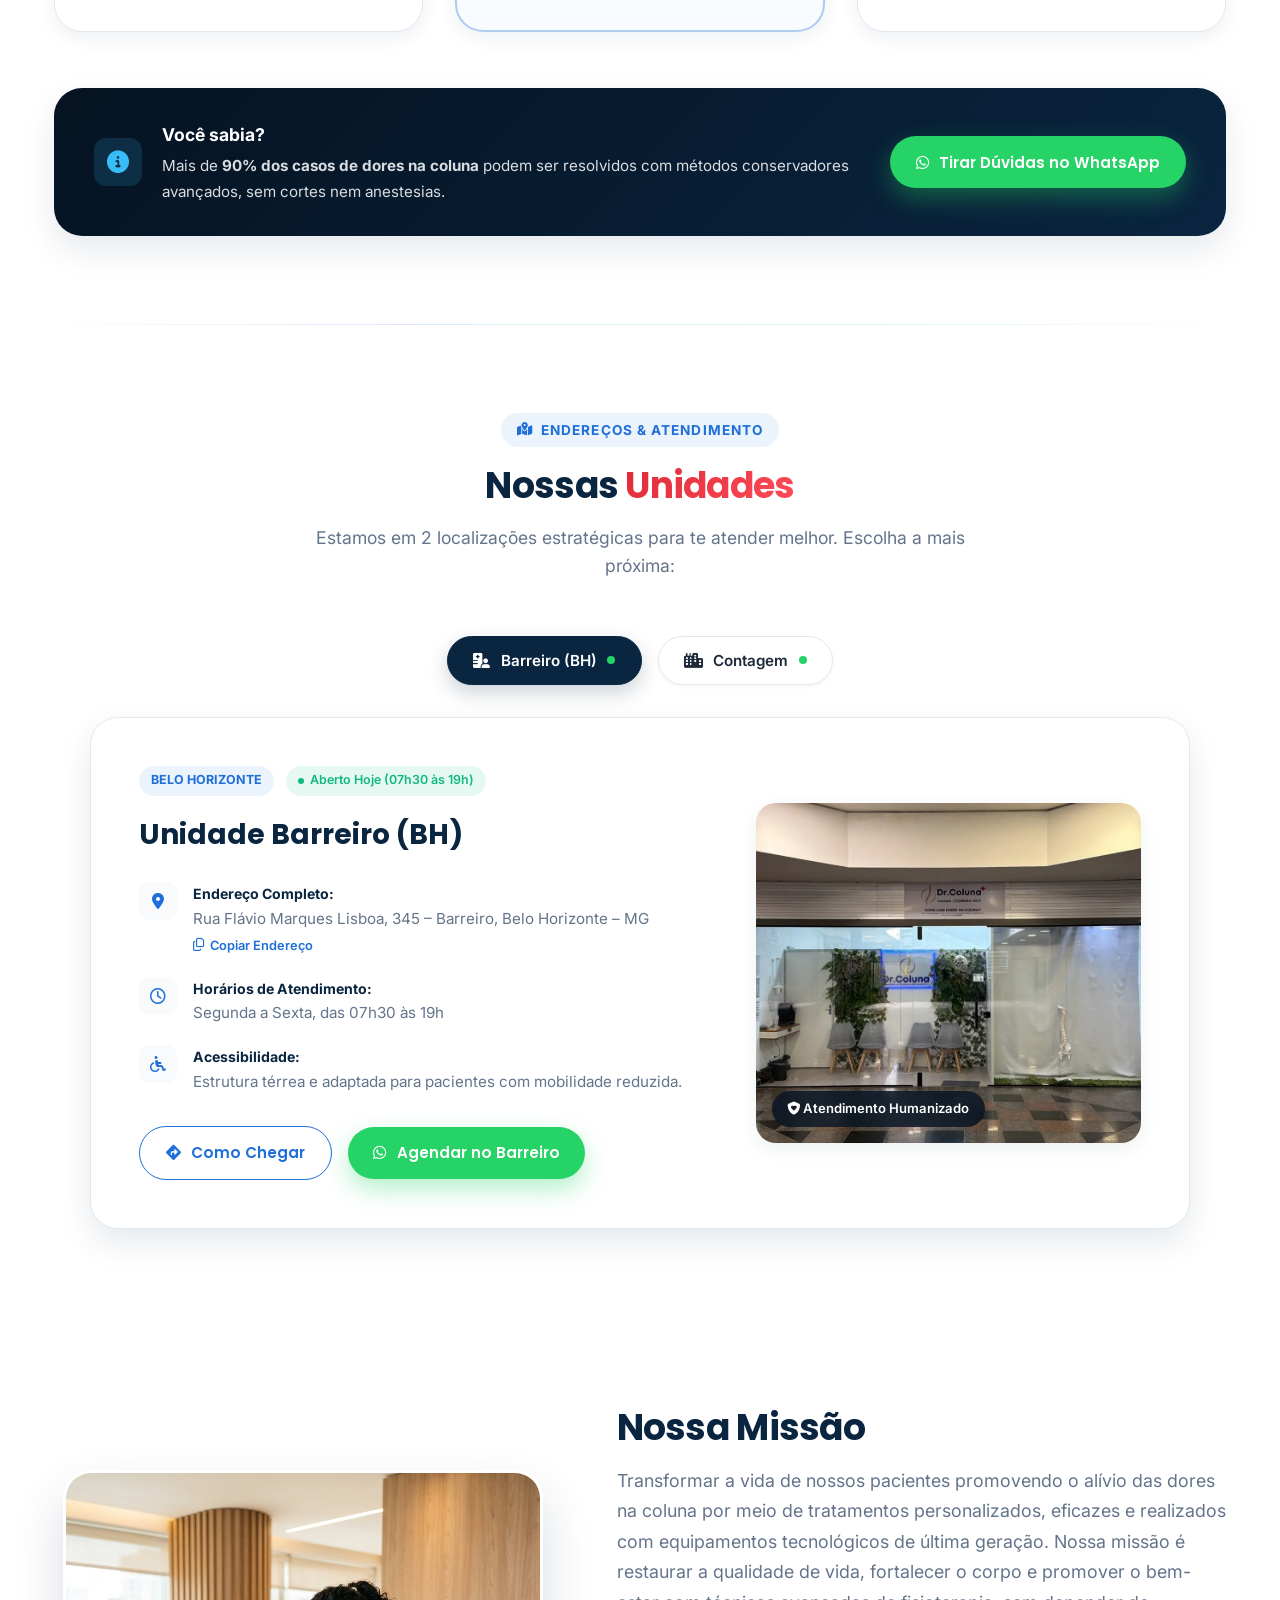
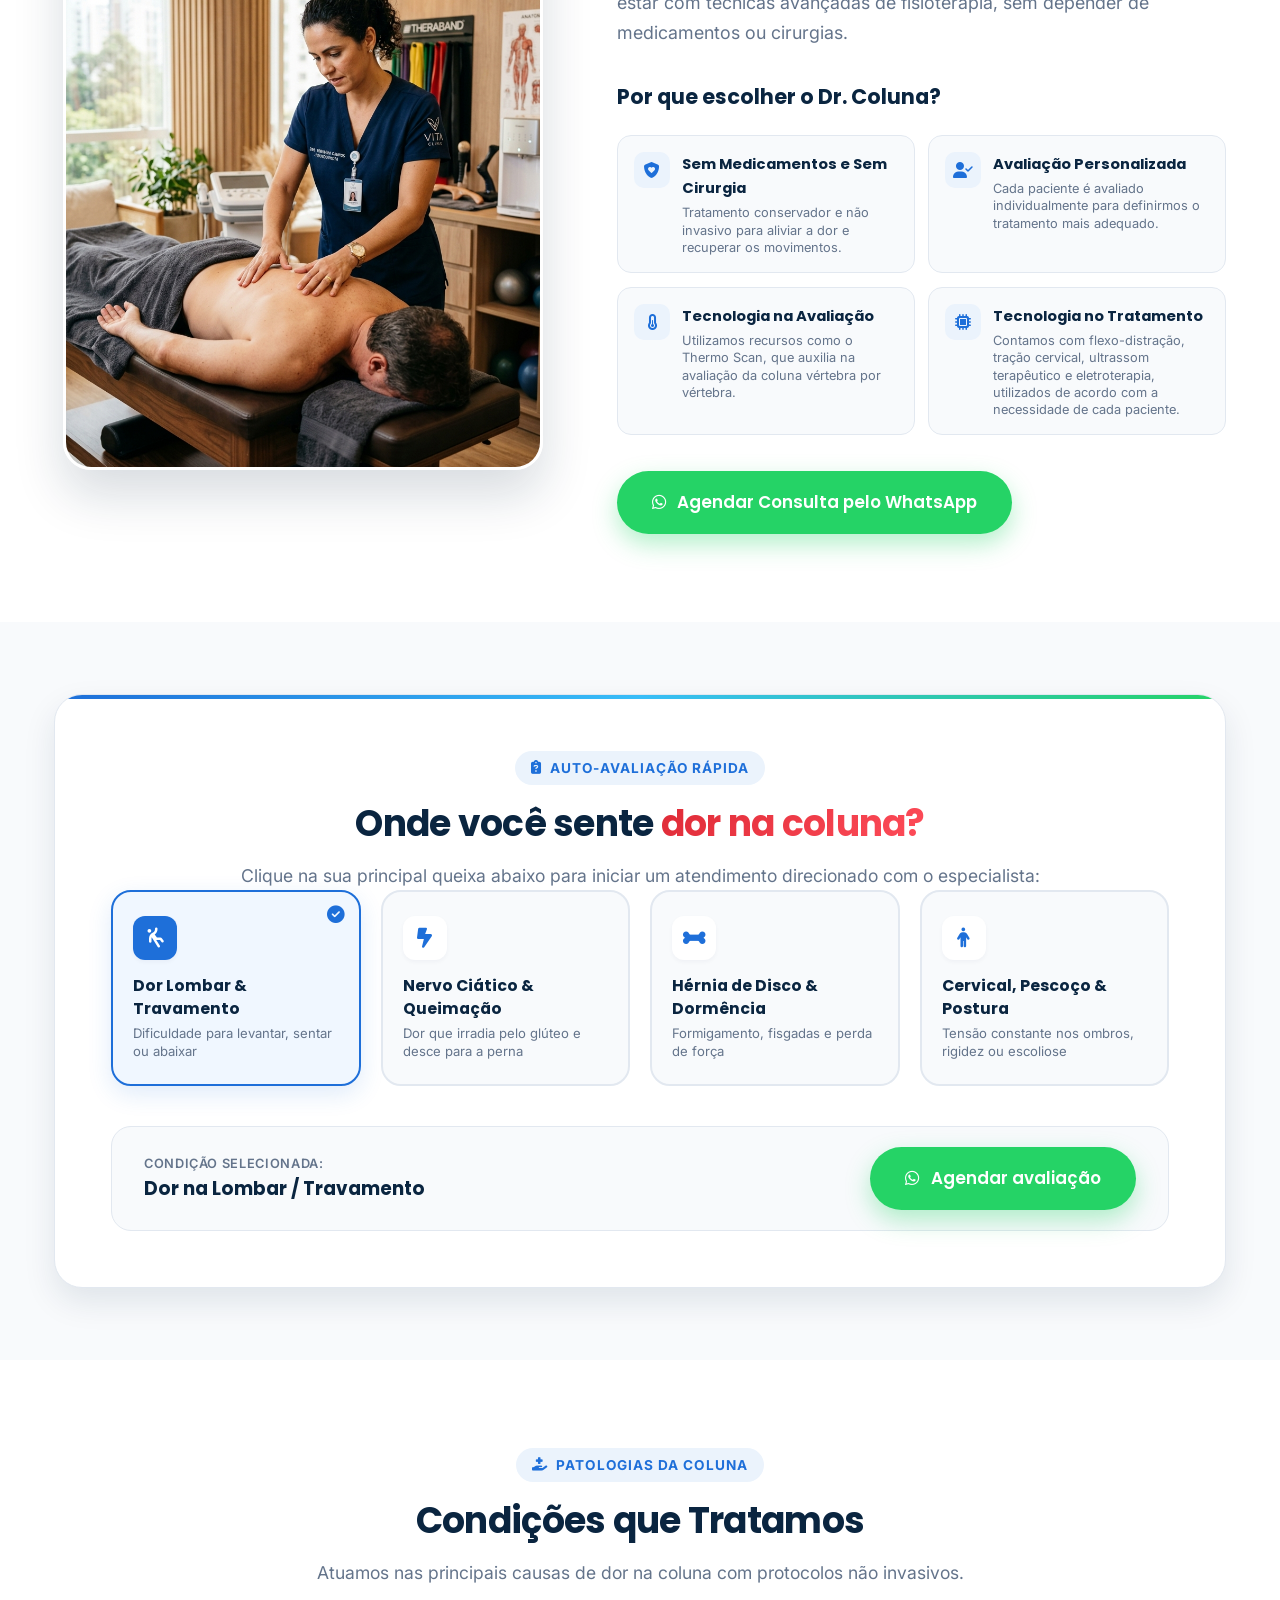
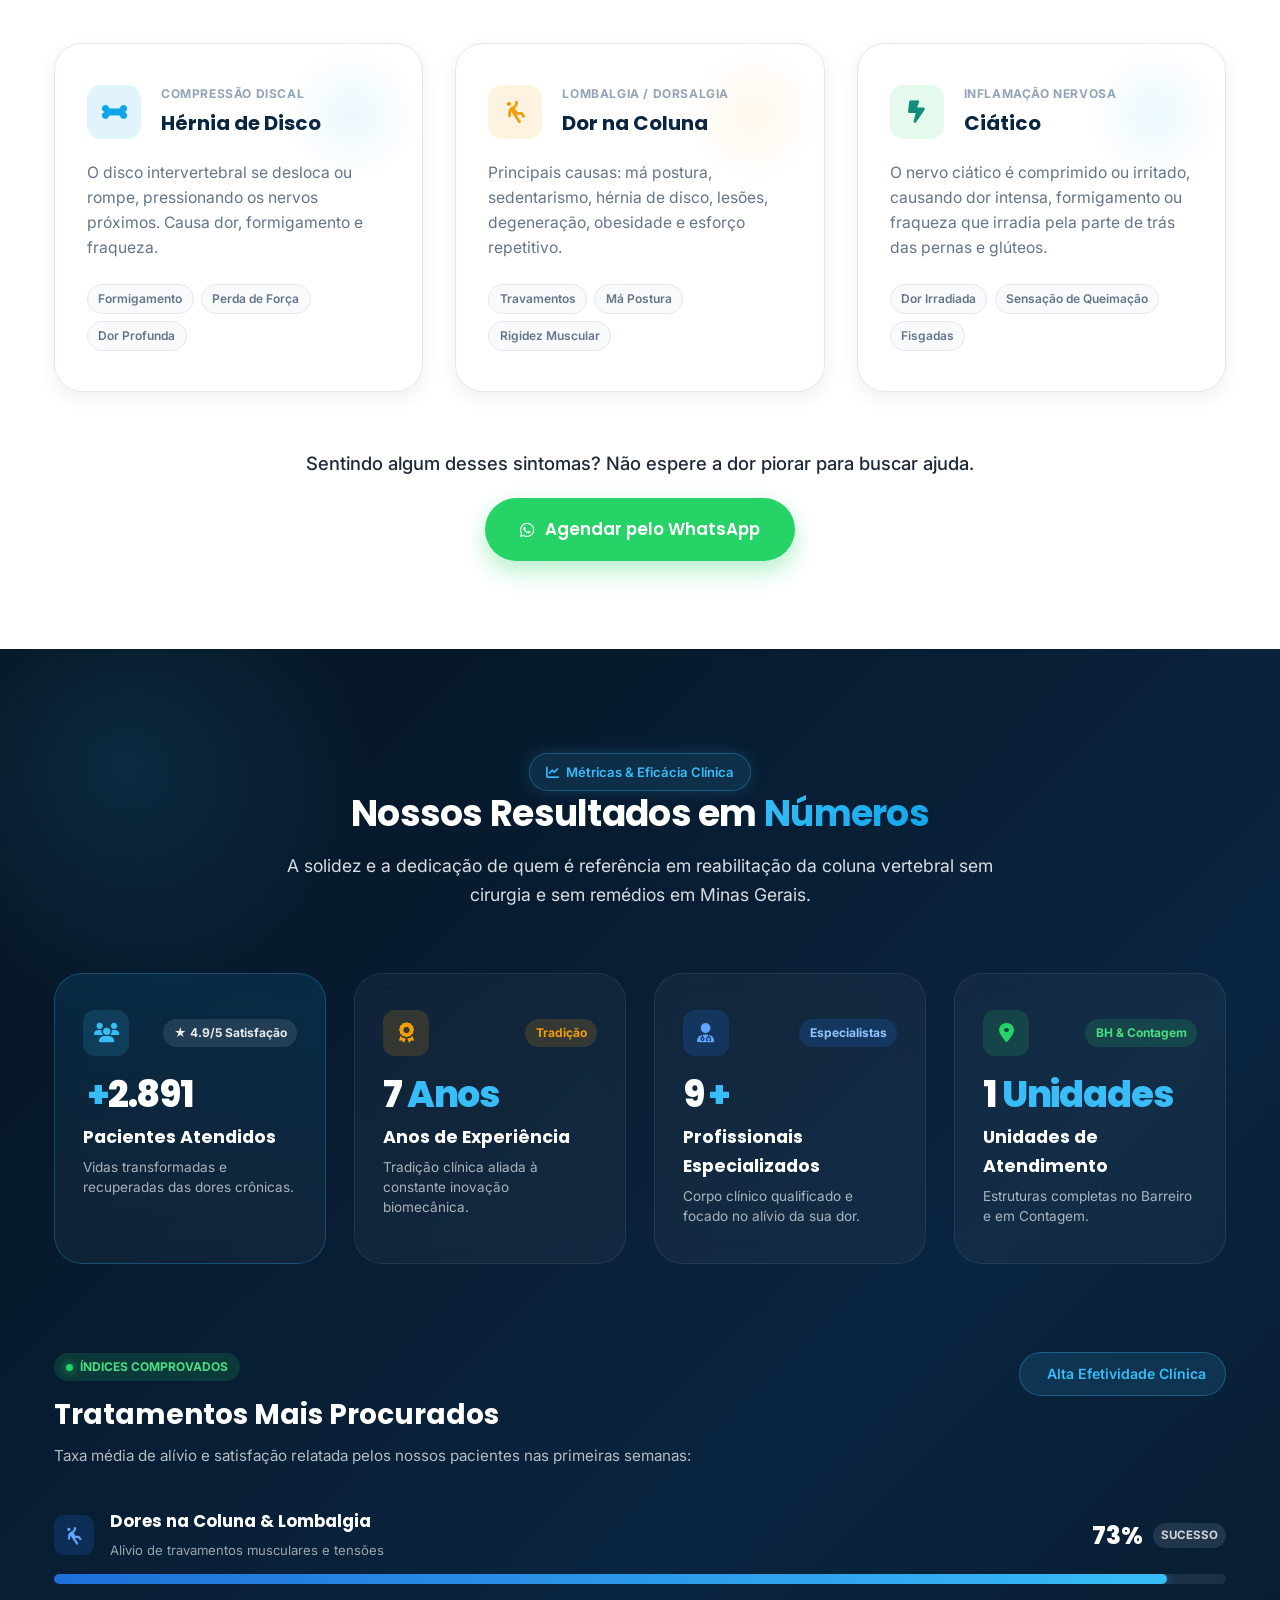
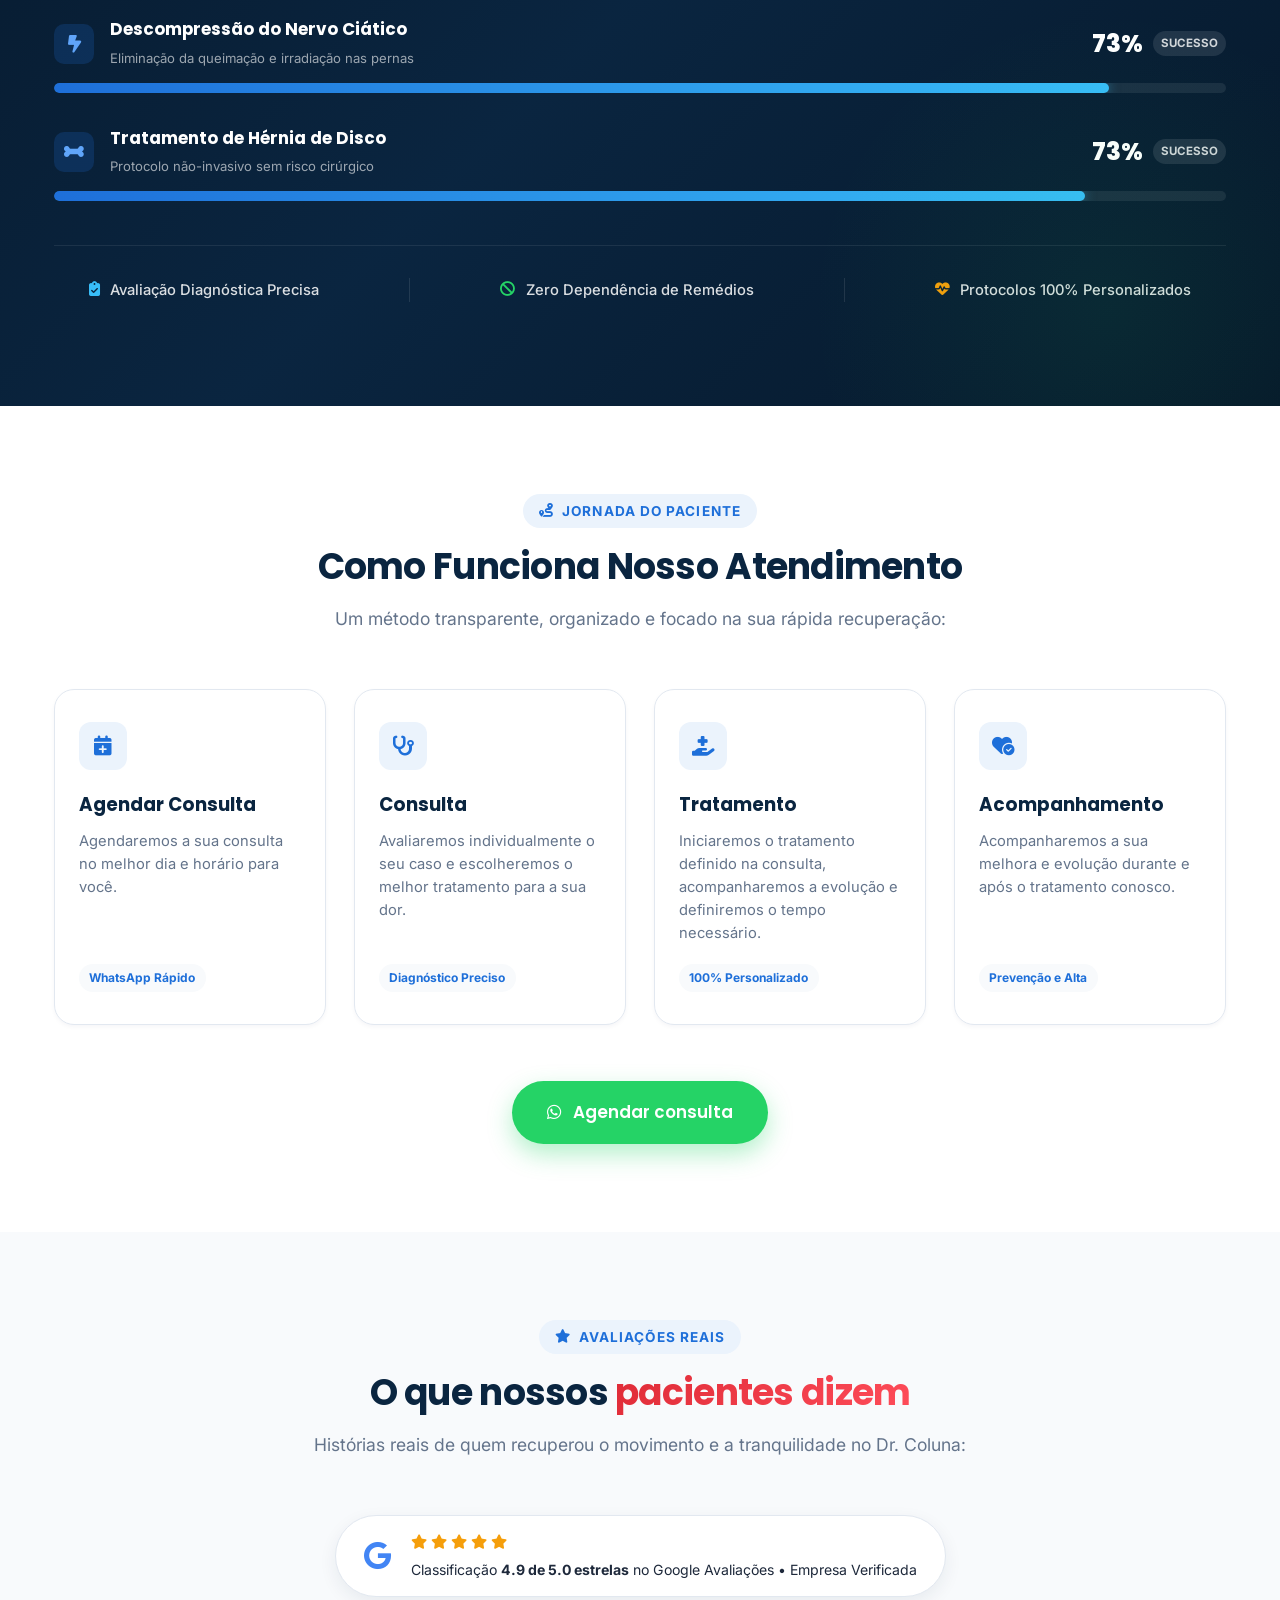
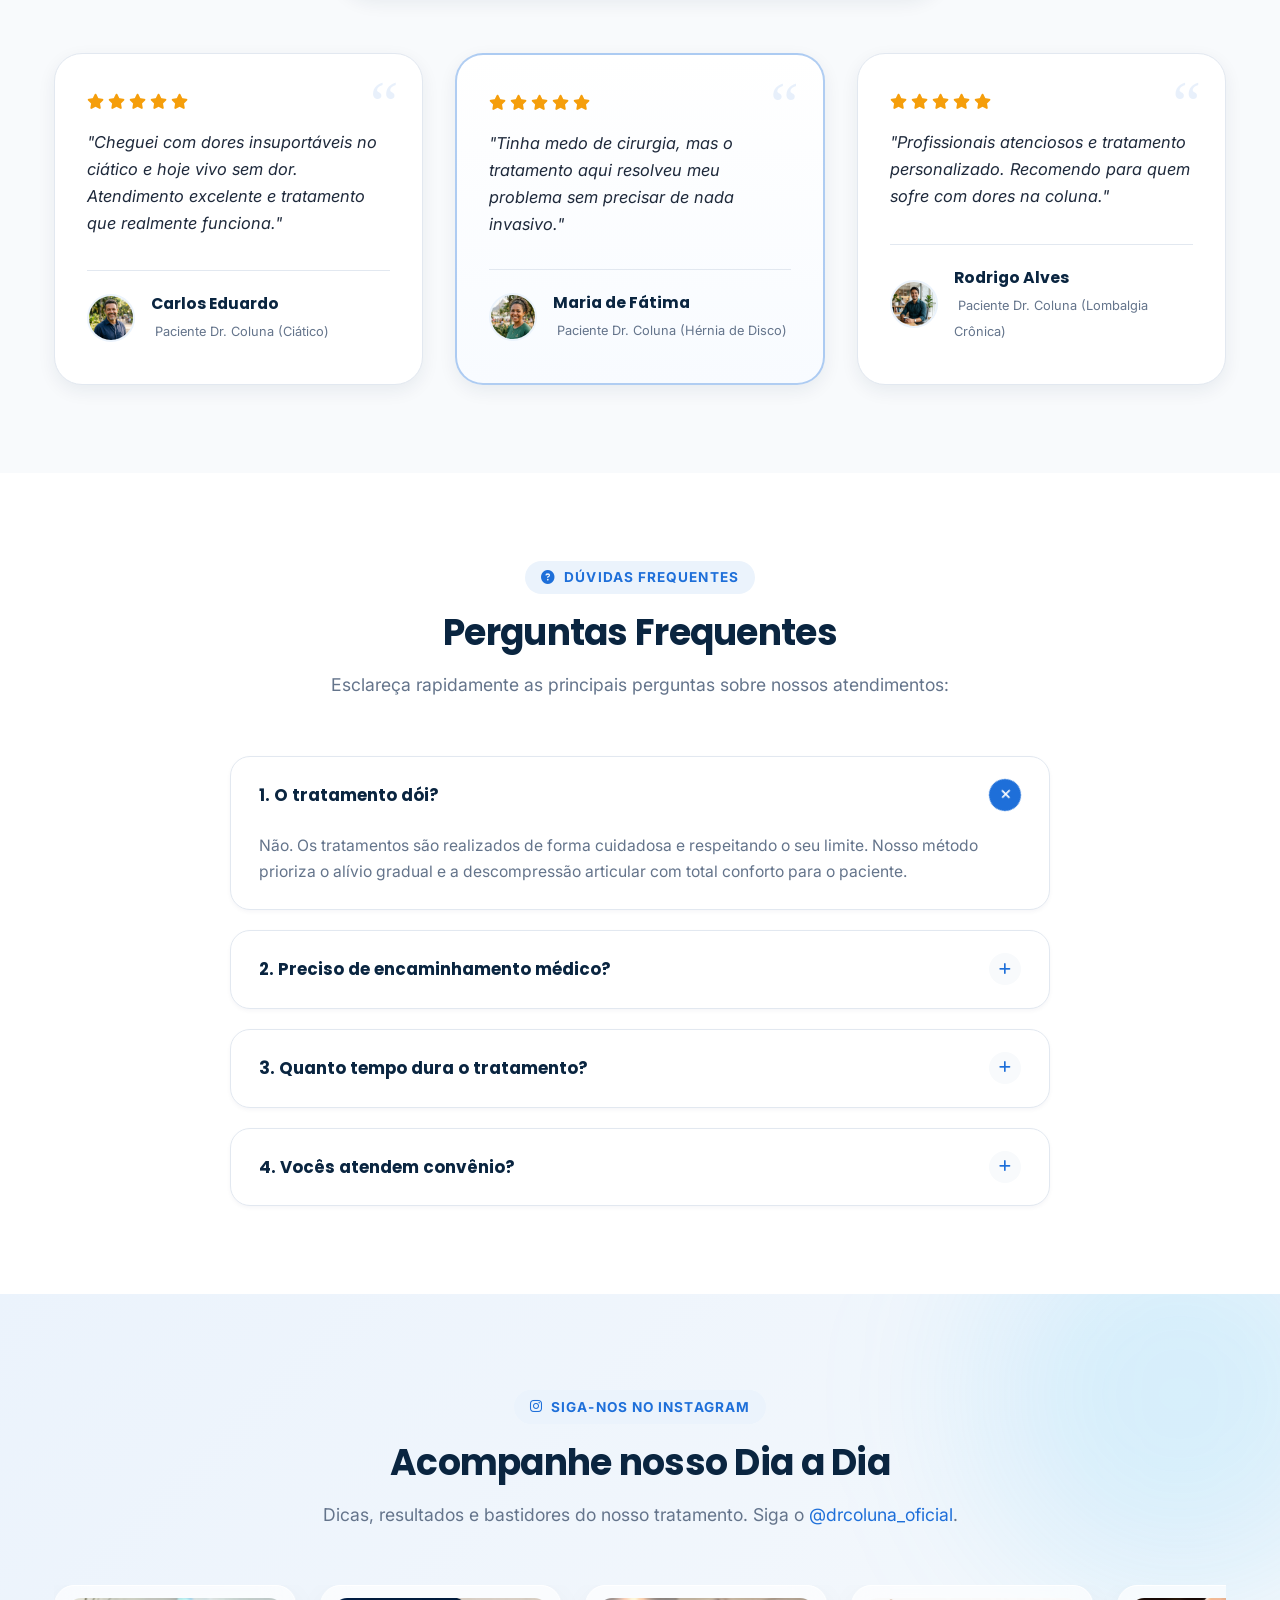
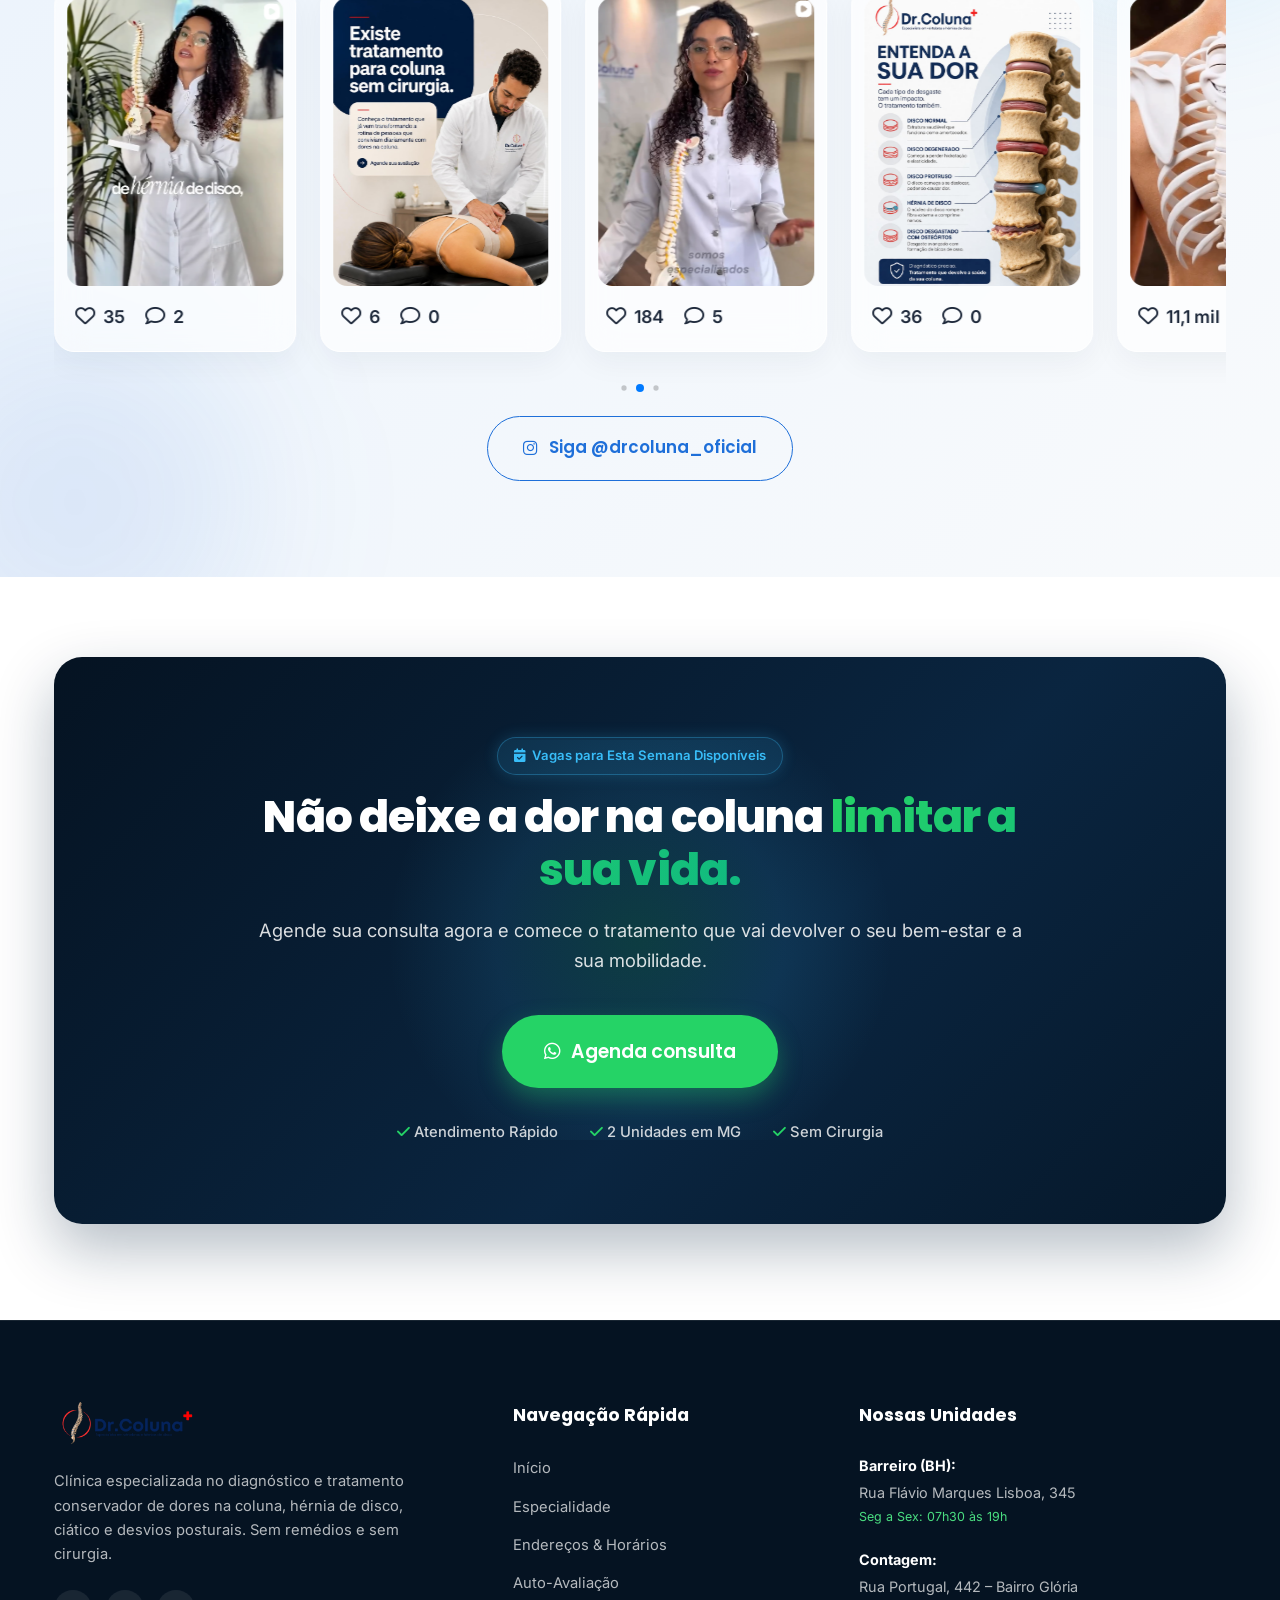
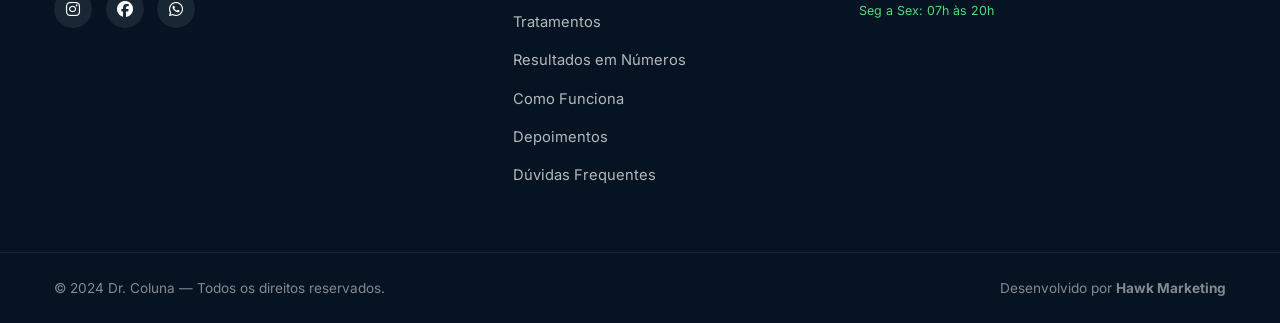
==== commit eaa27e4d: "feat: atualiza conteúdo e unidades da clínica" ====
--- a/index.html
+++ b/index.html
@@ -401,7 +401,7 @@
                                 <div class="unit-panel-info">
                                     <div class="unit-city-badge">
                                         <span class="badge-tag">Belo Horizonte</span>
-                                        <span class="live-open-badge"><span class="pulse-dot-green"></span> Aberto Hoje (08h às 19h)</span>
+                                        <span class="live-open-badge"><span class="pulse-dot-green"></span> Aberto Hoje (07h30 às 19h)</span>
                                     </div>
                                     <h3 class="unit-display-title">Unidade Barreiro (BH)</h3>
                                     
@@ -420,7 +420,7 @@
                                             <div class="detail-icon"><i class="fa-regular fa-clock"></i></div>
                                             <div class="detail-content">
                                                 <strong>Horários de Atendimento:</strong>
-                                                <p>Segunda a Sexta, das 08h às 19h</p>
+                                                <p>Segunda a Sexta, das 07h30 às 19h</p>
                                             </div>
                                         </div>
                                         <div class="unit-detail-row">
@@ -433,7 +433,7 @@
                                     </div>
 
                                     <div class="unit-panel-actions">
-                                        <a href="https://maps.google.com/?q=Rua+Flavio+Marques+Lisboa+345+Barreiro+Belo+Horizonte" target="_blank" rel="noopener noreferrer" class="btn btn-outline-primary">
+                                        <a href="https://maps.app.goo.gl/o9kR2Eist9dZXTfb7" target="_blank" rel="noopener noreferrer" class="btn btn-outline-primary">
                                             <i class="fa-solid fa-diamond-turn-right"></i> Como Chegar
                                         </a>
                                         <a href="https://wa.me/5531999999999?text=Ol%C3%A1!%20Gostaria%20de%20agendar%20uma%20consulta%20na%20Unidade%20Barreiro." target="_blank" rel="noopener noreferrer" class="btn btn-whatsapp btn-shimmer">
@@ -443,7 +443,7 @@
                                 </div>
                                 <div class="unit-panel-preview">
                                     <div class="clinic-preview-card">
-                                        <img src="assets/clinic-interior.jpg" alt="Instalações Dr. Coluna Barreiro" class="clinic-photo">
+                                        <img src="assets/unidade-barreiro.webp" alt="Instalações Dr. Coluna Barreiro" class="clinic-photo">
                                         <div class="clinic-overlay-info">
                                             <span><i class="fa-solid fa-shield-heart"></i> Atendimento Humanizado</span>
                                         </div>
@@ -458,7 +458,7 @@
                                 <div class="unit-panel-info">
                                     <div class="unit-city-badge">
                                         <span class="badge-tag">Contagem</span>
-                                        <span class="live-open-badge"><span class="pulse-dot-green"></span> Aberto Hoje (08h às 20h)</span>
+                                        <span class="live-open-badge"><span class="pulse-dot-green"></span> Aberto Hoje (07h às 20h)</span>
                                     </div>
                                     <h3 class="unit-display-title">Unidade Contagem — Glória</h3>
                                     
@@ -477,7 +477,7 @@
                                             <div class="detail-icon"><i class="fa-regular fa-clock"></i></div>
                                             <div class="detail-content">
                                                 <strong>Horários de Atendimento:</strong>
-                                                <p>Segunda a Sexta, das 08h às 20h (Horário Estendido)</p>
+                                                <p>Segunda a Sexta, das 07h às 20h (Horário Estendido)</p>
                                             </div>
                                         </div>
                                         <div class="unit-detail-row">
@@ -490,7 +490,7 @@
                                     </div>
 
                                     <div class="unit-panel-actions">
-                                        <a href="https://maps.google.com/?q=Rua+Portugal+442+Gloria+Contagem" target="_blank" rel="noopener noreferrer" class="btn btn-outline-primary">
+                                        <a href="https://share.google/gvPVJr6OpRzOVIagf" target="_blank" rel="noopener noreferrer" class="btn btn-outline-primary">
                                             <i class="fa-solid fa-diamond-turn-right"></i> Como Chegar
                                         </a>
                                         <a href="https://wa.me/5531999999999?text=Ol%C3%A1!%20Gostaria%20de%20agendar%20uma%20consulta%20na%20Unidade%20Contagem." target="_blank" rel="noopener noreferrer" class="btn btn-whatsapp btn-shimmer">
@@ -500,7 +500,7 @@
                                 </div>
                                 <div class="unit-panel-preview">
                                     <div class="clinic-preview-card">
-                                        <img src="assets/clinic-interior.jpg" alt="Consultório Dr. Coluna Contagem" class="clinic-photo">
+                                        <img src="assets/unidade-contagem.webp" alt="Consultório Dr. Coluna Contagem" class="clinic-photo">
                                         <div class="clinic-overlay-info">
                                             <span><i class="fa-solid fa-clock"></i> Atendimento até 20h</span>
                                         </div>
@@ -528,7 +528,7 @@
                     <div class="mission-content">
                         <h2 class="section-title">Nossa Missão</h2>
                         <p class="mission-text">
-                            Transformar a vida de nossos pacientes promovendo o alívio de dores na coluna de forma natural, sem o uso de medicamentos ou cirurgias, através de tratamentos personalizados e eficazes. Nossa missão é restaurar a qualidade de vida, fortalecer o corpo e promover o bem-estar por meio de técnicas avançadas de fisioterapia.
+                            Transformar a vida de nossos pacientes promovendo o alívio das dores na coluna por meio de tratamentos personalizados, eficazes e realizados com equipamentos tecnológicos de última geração. Nossa missão é restaurar a qualidade de vida, fortalecer o corpo e promover o bem-estar com técnicas avançadas de fisioterapia, sem depender de medicamentos ou cirurgias.
                         </p>
 
                         <!-- Seção 6 Integrada — Diferenciais -->
@@ -538,17 +538,31 @@
 
                         <div class="diferenciais-boxes">
                             <div class="diff-box">
-                                <div class="diff-icon"><i class="fa-solid fa-hand-holding-medical"></i></div>
+                                <div class="diff-icon"><i class="fa-solid fa-shield-heart"></i></div>
                                 <div>
-                                    <h4>Sem Cirurgia</h4>
-                                    <p>Tratamentos conservadores que evitam procedimentos invasivos e respeitam o seu corpo.</p>
+                                    <h4>Sem Medicamentos e Sem Cirurgia</h4>
+                                    <p>Tratamento conservador e não invasivo para aliviar a dor e recuperar os movimentos.</p>
                                 </div>
                             </div>
                             <div class="diff-box">
-                                <div class="diff-icon"><i class="fa-solid fa-capsules"></i></div>
+                                <div class="diff-icon"><i class="fa-solid fa-user-check"></i></div>
                                 <div>
-                                    <h4>Sem Medicamentos</h4>
-                                    <p>Técnicas naturais que tratam a causa da dor, não apenas o sintoma.</p>
+                                    <h4>Avaliação Personalizada</h4>
+                                    <p>Cada paciente é avaliado individualmente para definirmos o tratamento mais adequado.</p>
+                                </div>
+                            </div>
+                            <div class="diff-box">
+                                <div class="diff-icon"><i class="fa-solid fa-temperature-half"></i></div>
+                                <div>
+                                    <h4>Tecnologia na Avaliação</h4>
+                                    <p>Utilizamos recursos como o Thermo Scan, que auxilia na avaliação da coluna vértebra por vértebra.</p>
+                                </div>
+                            </div>
+                            <div class="diff-box">
+                                <div class="diff-icon"><i class="fa-solid fa-microchip"></i></div>
+                                <div>
+                                    <h4>Tecnologia no Tratamento</h4>
+                                    <p>Contamos com flexo-distração, tração cervical, ultrassom terapêutico e eletroterapia, utilizados de acordo com a necessidade de cada paciente.</p>
                                 </div>
                             </div>
                         </div>
@@ -1135,7 +1149,7 @@
                     <span class="section-tag"><i class="fa-brands fa-instagram"></i> Siga-nos no Instagram</span>
                     <h2 class="section-title">Acompanhe nosso Dia a Dia</h2>
                     <p class="section-description">
-                        Dicas, resultados e bastidores do nosso tratamento. Siga o <a href="https://www.instagram.com/drcolunaoficial/" target="_blank" rel="noopener noreferrer" class="text-accent">@drcolunaoficial</a>.
+                        Dicas, resultados e bastidores do nosso tratamento. Siga o <a href="https://www.instagram.com/drcoluna_oficial/" target="_blank" rel="noopener noreferrer" class="text-accent">@drcoluna_oficial</a>.
                     </p>
                 </div>
                 
@@ -1250,8 +1264,8 @@
                 </div>
 
                 <div class="text-center" style="margin-top: 1rem;">
-                    <a href="https://www.instagram.com/drcolunaoficial/" target="_blank" rel="noopener noreferrer" class="btn btn-outline-primary btn-lg">
-                        <i class="fa-brands fa-instagram"></i> Siga @drcolunaoficial
+                    <a href="https://www.instagram.com/drcoluna_oficial/" target="_blank" rel="noopener noreferrer" class="btn btn-outline-primary btn-lg">
+                        <i class="fa-brands fa-instagram"></i> Siga @drcoluna_oficial
                     </a>
                 </div>
             </div>
@@ -1300,7 +1314,7 @@
                     Clínica especializada no diagnóstico e tratamento conservador de dores na coluna, hérnia de disco, ciático e desvios posturais. Sem remédios e sem cirurgia.
                 </p>
                 <div class="footer-socials">
-                    <a href="https://instagram.com" target="_blank" rel="noopener noreferrer" aria-label="Instagram Dr. Coluna"><i class="fa-brands fa-instagram"></i></a>
+                    <a href="https://www.instagram.com/drcoluna_oficial/" target="_blank" rel="noopener noreferrer" aria-label="Instagram Dr. Coluna"><i class="fa-brands fa-instagram"></i></a>
                     <a href="https://facebook.com" target="_blank" rel="noopener noreferrer" aria-label="Facebook Dr. Coluna"><i class="fa-brands fa-facebook"></i></a>
                     <a href="https://wa.me/5531999999999" target="_blank" rel="noopener noreferrer" aria-label="WhatsApp Dr. Coluna"><i class="fa-brands fa-whatsapp"></i></a>
                 </div>
@@ -1326,12 +1340,12 @@
                 <div class="footer-location-item">
                     <strong>Barreiro (BH):</strong>
                     <span>Rua Flávio Marques Lisboa, 345</span>
-                    <span class="hours-tag">Seg a Sex: 08h às 19h</span>
+                    <span class="hours-tag">Seg a Sex: 07h30 às 19h</span>
                 </div>
                 <div class="footer-location-item">
                     <strong>Contagem:</strong>
                     <span>Rua Portugal, 442 – Bairro Glória</span>
-                    <span class="hours-tag">Seg a Sex: 08h às 20h</span>
+                    <span class="hours-tag">Seg a Sex: 07h às 20h</span>
                 </div>
             </div>
         </div>
--- a/style.css
+++ b/style.css
@@ -1544,7 +1544,7 @@
 .diferenciais-boxes {
     display: grid;
     grid-template-columns: 1fr 1fr;
-    gap: 1.25rem;
+    gap: 0.85rem;
     margin-bottom: 2.25rem;
 }
 
@@ -1552,9 +1552,9 @@
     background-color: var(--color-bg-light);
     border: 1px solid var(--color-border);
     border-radius: var(--radius-md);
-    padding: 1.35rem;
-    display: flex;
-    gap: 1rem;
+    padding: 1rem;
+    display: flex;
+    gap: 0.75rem;
     align-items: flex-start;
     transition: var(--transition-fast);
 }
@@ -1566,8 +1566,8 @@
 }
 
 .diff-icon {
-    width: 40px;
-    height: 40px;
+    width: 36px;
+    height: 36px;
     border-radius: 10px;
     background-color: var(--color-accent-light);
     color: var(--color-accent);
@@ -1575,21 +1575,21 @@
     align-items: center;
     justify-content: center;
     flex-shrink: 0;
-    font-size: 1.15rem;
+    font-size: 1rem;
 }
 
 .diff-box h4 {
     font-family: var(--font-heading);
-    font-size: 1rem;
+    font-size: 0.92rem;
     font-weight: 700;
     color: var(--color-primary);
-    margin-bottom: 0.35rem;
+    margin-bottom: 0.25rem;
 }
 
 .diff-box p {
-    font-size: 0.88rem;
+    font-size: 0.8rem;
     color: var(--color-text-muted);
-    line-height: 1.45;
+    line-height: 1.35;
 }
 
 /* --------------------------------------------------------------------------
@@ -3511,7 +3511,7 @@
 
     .diff-box {
         text-align: left;
-        padding: 1.15rem;
+        padding: 1rem;
     }
 
     .triage-card-wrapper {
